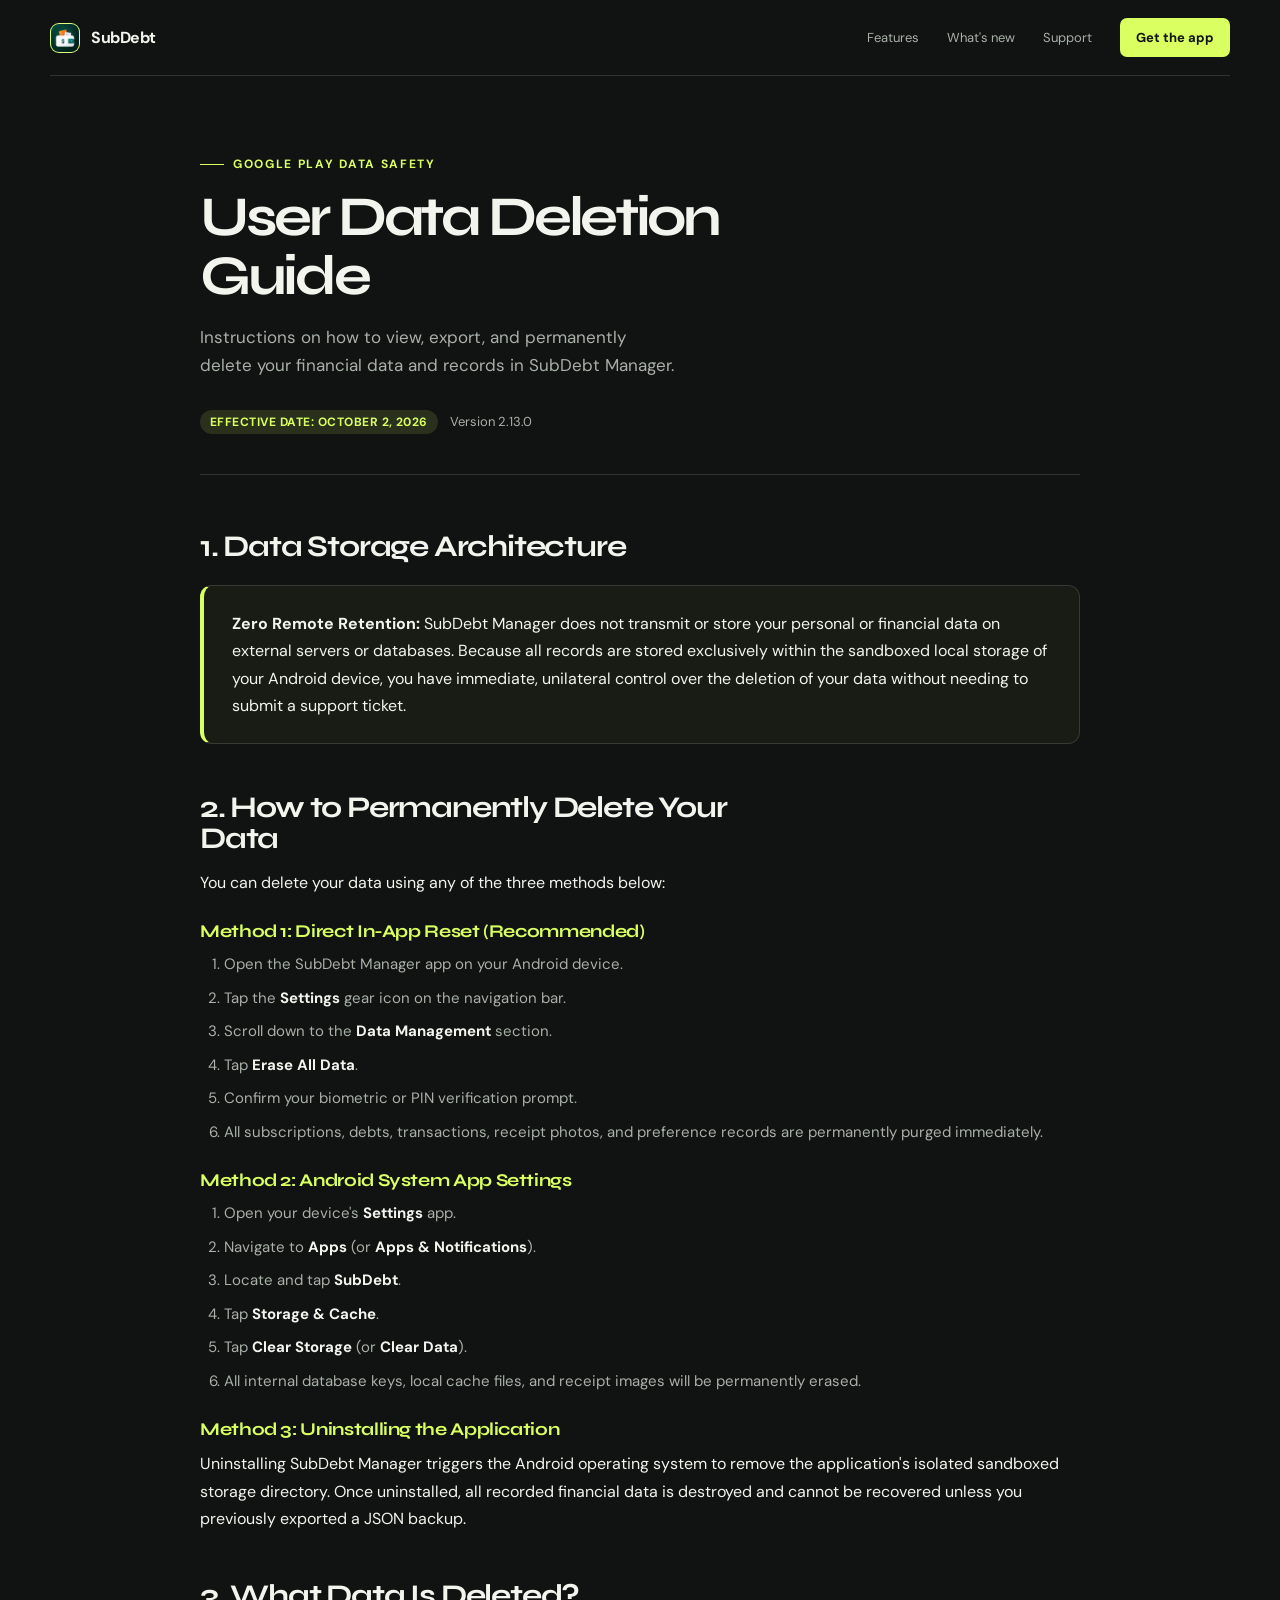
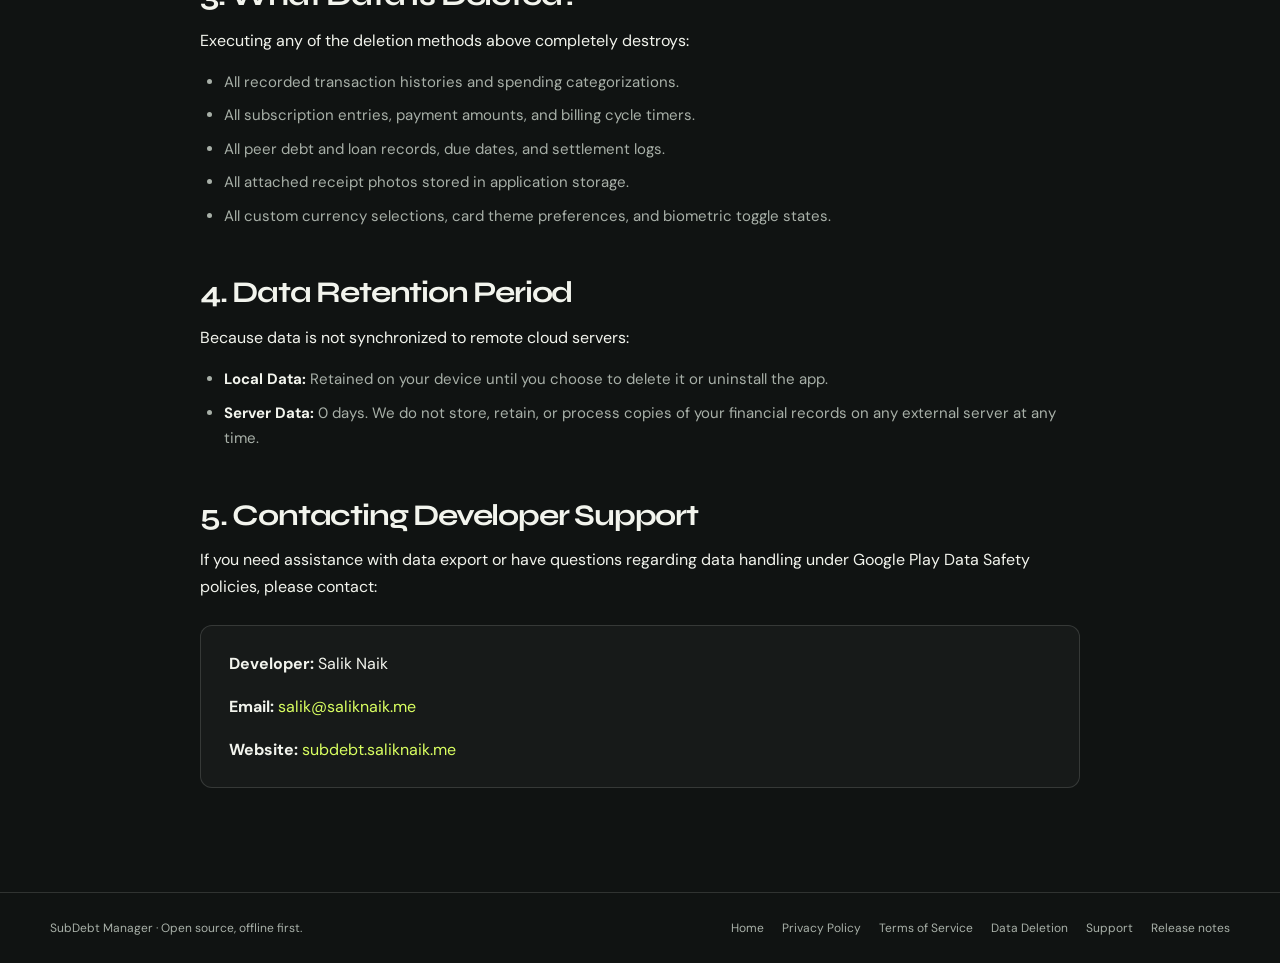
==== data-deletion.html @ 3169b20f "feat: add Google Play compliance pages (privacy, terms, data deletion, support) and update to v2.13." ====
<!doctype html>
<html lang="en">
  <head>
    <meta charset="UTF-8" />
    <meta name="viewport" content="width=device-width, initial-scale=1.0" />
    <meta name="theme-color" content="#101312" />
    <meta
      name="description"
      content="Data Deletion Policy and Instructions for SubDebt Manager. Instructions for deleting local financial records and user data."
    />
    <title>Data Deletion | SubDebt Manager</title>
    <link rel="preconnect" href="https://fonts.googleapis.com" />
    <link rel="preconnect" href="https://fonts.gstatic.com" crossorigin />
    <link
      href="https://fonts.googleapis.com/css2?family=DM+Sans:wght@400;500;600;700&family=Syne:wght@600;700;800&display=swap"
      rel="stylesheet"
    />
    <link rel="icon" type="image/png" href="icon.png" />
    <link rel="stylesheet" href="styles.css" />
  </head>
  <body>
    <header class="shell topbar">
      <a class="brand" href="index.html" aria-label="SubDebt Manager home">
        <span class="brand-mark" aria-hidden="true">
          <img src="icon.png" alt="SubDebt Logo" />
        </span>
        <span>SubDebt</span>
      </a>
      <nav class="nav" aria-label="Main navigation">
        <a href="index.html#features">Features</a>
        <a href="index.html#release">What's new</a>
        <a href="support.html">Support</a>
        <a class="nav-cta" href="index.html#download">Get the app</a>
      </nav>
    </header>

    <main>
      <section class="doc-shell doc-hero">
        <div class="eyebrow"><span></span> Google Play Data Safety</div>
        <h1>User Data Deletion Guide</h1>
        <p class="hero-copy">
          Instructions on how to view, export, and permanently delete your financial data and records in SubDebt Manager.
        </p>
        <div class="doc-meta">
          <span class="doc-badge">Effective Date: October 2, 2026</span>
          <span>Version 2.13.0</span>
        </div>
      </section>

      <article class="doc-shell doc-body">
        <section class="doc-section">
          <h2>1. Data Storage Architecture</h2>
          <div class="doc-card highlight">
            <p>
              <strong>Zero Remote Retention:</strong> SubDebt Manager does not transmit or store your personal or financial data on external servers or databases. Because all records are stored exclusively within the sandboxed local storage of your Android device, you have immediate, unilateral control over the deletion of your data without needing to submit a support ticket.
            </p>
          </div>
        </section>

        <section class="doc-section">
          <h2>2. How to Permanently Delete Your Data</h2>
          <p>
            You can delete your data using any of the three methods below:
          </p>

          <h3>Method 1: Direct In-App Reset (Recommended)</h3>
          <ol>
            <li>Open the SubDebt Manager app on your Android device.</li>
            <li>Tap the <strong>Settings</strong> gear icon on the navigation bar.</li>
            <li>Scroll down to the <strong>Data Management</strong> section.</li>
            <li>Tap <strong>Erase All Data</strong>.</li>
            <li>Confirm your biometric or PIN verification prompt.</li>
            <li>All subscriptions, debts, transactions, receipt photos, and preference records are permanently purged immediately.</li>
          </ol>

          <h3>Method 2: Android System App Settings</h3>
          <ol>
            <li>Open your device's <strong>Settings</strong> app.</li>
            <li>Navigate to <strong>Apps</strong> (or <strong>Apps &amp; Notifications</strong>).</li>
            <li>Locate and tap <strong>SubDebt</strong>.</li>
            <li>Tap <strong>Storage &amp; Cache</strong>.</li>
            <li>Tap <strong>Clear Storage</strong> (or <strong>Clear Data</strong>).</li>
            <li>All internal database keys, local cache files, and receipt images will be permanently erased.</li>
          </ol>

          <h3>Method 3: Uninstalling the Application</h3>
          <p>
            Uninstalling SubDebt Manager triggers the Android operating system to remove the application's isolated sandboxed storage directory. Once uninstalled, all recorded financial data is destroyed and cannot be recovered unless you previously exported a JSON backup.
          </p>
        </section>

        <section class="doc-section">
          <h2>3. What Data Is Deleted?</h2>
          <p>
            Executing any of the deletion methods above completely destroys:
          </p>
          <ul>
            <li>All recorded transaction histories and spending categorizations.</li>
            <li>All subscription entries, payment amounts, and billing cycle timers.</li>
            <li>All peer debt and loan records, due dates, and settlement logs.</li>
            <li>All attached receipt photos stored in application storage.</li>
            <li>All custom currency selections, card theme preferences, and biometric toggle states.</li>
          </ul>
        </section>

        <section class="doc-section">
          <h2>4. Data Retention Period</h2>
          <p>
            Because data is not synchronized to remote cloud servers:
          </p>
          <ul>
            <li><strong>Local Data:</strong> Retained on your device until you choose to delete it or uninstall the app.</li>
            <li><strong>Server Data:</strong> 0 days. We do not store, retain, or process copies of your financial records on any external server at any time.</li>
          </ul>
        </section>

        <section class="doc-section">
          <h2>5. Contacting Developer Support</h2>
          <p>
            If you need assistance with data export or have questions regarding data handling under Google Play Data Safety policies, please contact:
          </p>
          <div class="doc-card">
            <p><strong>Developer:</strong> Salik Naik</p>
            <p><strong>Email:</strong> <a href="mailto:salik@saliknaik.me" style="color: var(--lime);">salik@saliknaik.me</a></p>
            <p><strong>Website:</strong> <a href="https://subdebt.saliknaik.me" style="color: var(--lime);">subdebt.saliknaik.me</a></p>
          </div>
        </section>
      </article>
    </main>

    <footer>
      <div class="shell footer-inner">
        <span>SubDebt Manager · Open source, offline first.</span>
        <div class="footer-nav">
          <a href="index.html">Home</a>
          <a href="privacy.html">Privacy Policy</a>
          <a href="terms.html">Terms of Service</a>
          <a href="data-deletion.html">Data Deletion</a>
          <a href="support.html">Support</a>
          <a href="https://github.com/zer0k7/SubDebt-Manager/releases/tag/v2.13.0" target="_blank" rel="noreferrer">Release notes</a>
        </div>
      </div>
    </footer>
  </body>
</html>
---- styles.css ----
:root {
  --ink: #101312;
  --paper: #f2f4ed;
  --muted: #a8b0a8;
  --line: rgba(242, 244, 237, 0.14);
  --lime: #d9ff61;
  --orange: #ff825c;
}

* {
  box-sizing: border-box;
}

html {
  scroll-behavior: smooth;
}

body {
  margin: 0;
  color: var(--paper);
  background: var(--ink);
  font-family: "DM Sans", sans-serif;
  -webkit-font-smoothing: antialiased;
}

a {
  color: inherit;
  text-decoration: none;
}

button,
a {
  -webkit-tap-highlight-color: transparent;
}

.shell {
  width: min(1180px, calc(100% - 40px));
  margin: 0 auto;
}

.topbar {
  height: 76px;
  display: flex;
  align-items: center;
  justify-content: space-between;
  border-bottom: 1px solid var(--line);
}

.brand {
  display: inline-flex;
  align-items: center;
  gap: 11px;
  font-weight: 700;
  letter-spacing: -0.03em;
}

.brand-mark {
  width: 30px;
  height: 30px;
  display: block;
  overflow: hidden;
  border: 1px solid rgba(242, 244, 237, 0.22);
  background: var(--lime);
  border-radius: 9px;
}

.brand-mark img {
  display: block;
  width: 100%;
  height: 100%;
  object-fit: cover;
}

.nav {
  display: flex;
  align-items: center;
  gap: 28px;
  color: var(--muted);
  font-size: 13px;
}

.nav a:hover {
  color: var(--paper);
}

.nav .nav-cta {
  color: var(--ink);
  background: var(--lime);
  padding: 11px 16px;
  border-radius: 7px;
  font-weight: 700;
  transition:
    color 180ms ease,
    background 180ms ease,
    transform 180ms ease;
}

.nav .nav-cta:hover {
  color: var(--ink);
  background: #b8dc45;
  transform: translateY(-2px);
}

.hero {
  position: relative;
  padding: 92px 0 86px;
  overflow: hidden;
}

.hero::after {
  content: "";
  position: absolute;
  z-index: -1;
  width: 500px;
  height: 500px;
  right: -170px;
  top: 20px;
  border: 1px solid rgba(217, 255, 97, 0.18);
  border-radius: 50%;
  box-shadow:
    0 0 0 70px rgba(217, 255, 97, 0.025),
    0 0 0 140px rgba(217, 255, 97, 0.018);
}

.eyebrow {
  display: flex;
  align-items: center;
  gap: 9px;
  color: var(--lime);
  font-size: 12px;
  font-weight: 700;
  letter-spacing: 0.14em;
  text-transform: uppercase;
}

.eyebrow span {
  width: 24px;
  height: 1px;
  background: var(--lime);
}

.hero-grid {
  display: grid;
  grid-template-columns: minmax(0, 0.9fr) minmax(400px, 1.1fr);
  gap: 70px;
  align-items: center;
}

h1,
h2,
h3 {
  font-family: "Syne", sans-serif;
  letter-spacing: -0.06em;
}

h1 {
  max-width: 620px;
  margin: 20px 0 23px;
  font-size: clamp(48px, 7vw, 88px);
  line-height: 0.96;
}

h1 em {
  color: var(--lime);
  font-style: normal;
}

.hero-copy {
  max-width: 480px;
  color: var(--muted);
  font-size: 17px;
  line-height: 1.65;
}

.actions {
  display: flex;
  flex-wrap: wrap;
  gap: 12px;
  margin-top: 32px;
}

.button {
  display: inline-flex;
  align-items: center;
  justify-content: center;
  gap: 10px;
  min-height: 48px;
  padding: 0 18px;
  border: 1px solid transparent;
  border-radius: 7px;
  font-size: 14px;
  font-weight: 700;
  cursor: pointer;
  transition:
    transform 180ms ease,
    background 180ms ease,
    border-color 180ms ease;
}

.button:hover {
  transform: translateY(-2px);
}

.button svg {
  width: 17px;
  height: 17px;
}

.button-primary {
  color: var(--ink);
  background: var(--lime);
}

.button-primary:hover {
  background: #e5ff8a;
}

.button-secondary {
  color: var(--paper);
  border-color: var(--line);
  background: transparent;
}

.button-secondary:hover {
  border-color: rgba(242, 244, 237, 0.42);
}

.download-note {
  min-height: 20px;
  margin-top: 12px;
  color: var(--muted);
  font-size: 12px;
}

.download-note[data-state="error"] {
  color: var(--orange);
}

.download-note[data-state="ready"] {
  color: var(--lime);
}

.device {
  position: relative;
  width: min(100%, 520px);
  margin-left: auto;
  padding: 10px;
  border: 1px solid rgba(242, 244, 237, 0.22);
  border-radius: 18px;
  background: #202622;
  box-shadow:
    18px 22px 0 rgba(0, 0, 0, 0.2),
    0 28px 80px rgba(0, 0, 0, 0.3);
  transform: rotate(2deg);
}

.device-screen {
  overflow: hidden;
  min-height: 390px;
  padding: 19px;
  border-radius: 11px;
  background: #f4f6ee;
  color: #17201b;
}

.screen-top {
  display: flex;
  justify-content: space-between;
  color: #69736c;
  font-size: 10px;
  font-weight: 700;
}

.screen-title {
  margin: 24px 0 14px;
  font-family: Syne, sans-serif;
  font-size: 25px;
  font-weight: 800;
  letter-spacing: -0.06em;
}

.money-card {
  padding: 17px;
  border-radius: 10px;
  color: #f5f7ef;
  background: #18201b;
}

.money-card small {
  color: #a8b0a8;
  font-size: 10px;
}

.money {
  display: block;
  margin: 4px 0 16px;
  font-family: Syne, sans-serif;
  font-size: 31px;
  letter-spacing: -0.06em;
}

.money-meta {
  display: flex;
  justify-content: space-between;
  color: var(--lime);
  font-size: 10px;
  font-weight: 700;
}

.screen-label {
  display: flex;
  justify-content: space-between;
  margin: 22px 0 9px;
  font-size: 11px;
  font-weight: 800;
}

.screen-label span {
  color: #879089;
  font-weight: 500;
}

.screen-list {
  display: grid;
  gap: 7px;
}

.screen-row {
  display: flex;
  align-items: center;
  justify-content: space-between;
  padding: 11px;
  border: 1px solid #e3e7de;
  border-radius: 8px;
  background: #fff;
  font-size: 11px;
  font-weight: 700;
}

.screen-row small {
  display: block;
  margin-top: 3px;
  color: #8d968f;
  font-size: 9px;
  font-weight: 500;
}

.screen-row strong {
  font-size: 11px;
}

.dot {
  display: inline-block;
  width: 7px;
  height: 7px;
  margin-right: 7px;
  border-radius: 50%;
  background: var(--orange);
}

.dot.green {
  background: #62b98d;
}

.strip {
  border-top: 1px solid var(--line);
  border-bottom: 1px solid var(--line);
}

.strip-inner {
  display: grid;
  grid-template-columns: repeat(3, 1fr);
}

.stat {
  padding: 24px 0;
  border-right: 1px solid var(--line);
}

.stat:not(:first-child) {
  padding-left: 34px;
}

.stat:last-child {
  border-right: 0;
}

.stat strong {
  display: block;
  color: var(--lime);
  font-family: Syne, sans-serif;
  font-size: 25px;
  letter-spacing: -0.06em;
}

.stat span {
  display: block;
  margin-top: 5px;
  color: var(--muted);
  font-size: 12px;
}

.section {
  padding: 110px 0;
}

.section-heading {
  display: flex;
  justify-content: space-between;
  align-items: end;
  gap: 30px;
  margin-bottom: 38px;
}

h2 {
  max-width: 590px;
  margin: 0;
  font-size: clamp(35px, 5vw, 58px);
  line-height: 1.02;
}

.section-intro {
  max-width: 290px;
  margin: 0;
  color: var(--muted);
  font-size: 14px;
  line-height: 1.6;
}

.feature-grid {
  display: grid;
  grid-template-columns: repeat(3, 1fr);
  gap: 1px;
  border: 1px solid var(--line);
  background: var(--line);
}

.feature {
  min-height: 250px;
  padding: 28px;
  background: var(--ink);
}

.feature-icon {
  display: grid;
  place-items: center;
  width: 40px;
  height: 40px;
  margin-bottom: 46px;
  color: var(--ink);
  border-radius: 8px;
  background: var(--lime);
}

.feature-icon svg {
  width: 20px;
  height: 20px;
}

.feature h3 {
  margin: 0 0 9px;
  font-size: 21px;
  letter-spacing: -0.04em;
}

.feature p {
  max-width: 260px;
  margin: 0;
  color: var(--muted);
  font-size: 13px;
  line-height: 1.6;
}

.privacy {
  display: grid;
  grid-template-columns: 0.8fr 1.2fr;
  gap: 80px;
  align-items: center;
  padding: 58px;
  background: var(--lime);
  color: var(--ink);
}

.privacy h2 {
  font-size: clamp(32px, 4vw, 49px);
}

.privacy-copy {
  margin: 0;
  color: #42502d;
  line-height: 1.7;
}

.privacy-list {
  display: grid;
  grid-template-columns: 1fr 1fr;
  gap: 19px 28px;
  padding: 0;
  margin: 0;
  list-style: none;
}

.privacy-list li {
  display: flex;
  gap: 10px;
  align-items: flex-start;
  font-size: 13px;
  font-weight: 700;
}

.privacy-list svg {
  flex: 0 0 auto;
  width: 16px;
  height: 16px;
  margin-top: 1px;
}

.release {
  display: grid;
  grid-template-columns: 0.65fr 1.35fr;
  gap: 70px;
}

.release-meta {
  color: var(--muted);
  font-size: 13px;
  line-height: 1.7;
}

.release-meta strong {
  display: block;
  margin-bottom: 8px;
  color: var(--paper);
  font-family: Syne, sans-serif;
  font-size: 23px;
}

.release-list {
  padding: 0;
  margin: 0;
  list-style: none;
  border-top: 1px solid var(--line);
}

.release-list li {
  display: flex;
  gap: 17px;
  padding: 18px 0;
  border-bottom: 1px solid var(--line);
  color: var(--muted);
  font-size: 14px;
  line-height: 1.5;
}

.release-list b {
  flex: 0 0 25px;
  color: var(--lime);
  font-family: Syne, sans-serif;
}

footer {
  padding: 27px 0;
  border-top: 1px solid var(--line);
  color: var(--muted);
  font-size: 12px;
}

.footer-inner {
  display: flex;
  align-items: center;
  justify-content: space-between;
  gap: 20px;
}

.footer-links {
  display: flex;
  gap: 20px;
}

.footer-links a:hover {
  color: var(--paper);
}

@media (max-width: 820px) {
  .hero-grid,
  .release {
    grid-template-columns: 1fr;
    gap: 55px;
  }

  .device {
    margin: 0 auto;
    transform: rotate(1deg);
  }

  .feature-grid {
    grid-template-columns: 1fr;
  }

  .feature {
    min-height: 0;
  }

  .feature-icon {
    margin-bottom: 26px;
  }

  .privacy {
    grid-template-columns: 1fr;
    gap: 28px;
    padding: 34px 28px;
  }
}

@media (max-width: 560px) {
  .shell {
    width: min(100% - 28px, 1180px);
  }

  .topbar {
    height: 68px;
  }

  .nav a:not(.nav-cta) {
    display: none;
  }

  .nav {
    gap: 10px;
  }

  .nav-cta {
    padding: 10px 12px !important;
  }

  .hero {
    padding: 62px 0 60px;
  }

  h1 {
    font-size: clamp(45px, 14vw, 70px);
  }

  .hero-copy {
    font-size: 15px;
  }

  .actions .button {
    width: 100%;
  }

  .device-screen {
    min-height: 350px;
    padding: 15px;
  }

  .strip-inner {
    grid-template-columns: 1fr;
  }

  .stat,
  .stat:not(:first-child) {
    padding: 17px 0;
    border-right: 0;
    border-bottom: 1px solid var(--line);
  }

  .stat:last-child {
    border-bottom: 0;
  }

  .section {
    padding: 76px 0;
  }

  .section-heading {
    display: block;
  }

  .section-intro {
    margin-top: 18px;
  }

  .privacy-list {
    grid-template-columns: 1fr;
  }

  .footer-inner {
    align-items: flex-start;
    flex-direction: column;
  }
}

/* Legal & Policy Documentation Styles */
.doc-shell {
  width: min(880px, calc(100% - 40px));
  margin: 0 auto;
}

.doc-hero {
  padding: 80px 0 40px;
  border-bottom: 1px solid var(--line);
}

.doc-hero h1 {
  margin: 16px 0 14px;
  font-size: clamp(36px, 5.5vw, 56px);
  line-height: 1.05;
}

.doc-meta {
  display: inline-flex;
  align-items: center;
  gap: 12px;
  margin-top: 14px;
  font-size: 13px;
  color: var(--muted);
}

.doc-badge {
  display: inline-block;
  padding: 4px 10px;
  border-radius: 999px;
  background: rgba(217, 255, 97, 0.12);
  color: var(--lime);
  font-size: 12px;
  font-weight: 700;
  letter-spacing: 0.04em;
  text-transform: uppercase;
}

.doc-body {
  padding: 56px 0 80px;
}

.doc-section {
  margin-bottom: 48px;
}

.doc-section:last-child {
  margin-bottom: 0;
}

.doc-section h2 {
  font-size: clamp(22px, 3.2vw, 30px);
  color: var(--paper);
  margin: 0 0 16px;
  letter-spacing: -0.04em;
}

.doc-section h3 {
  font-size: 18px;
  color: var(--lime);
  margin: 24px 0 10px;
  letter-spacing: -0.02em;
}

.doc-section p {
  color: var(--paper);
  font-size: 16px;
  line-height: 1.7;
  margin: 0 0 16px;
}

.doc-section p.subdued {
  color: var(--muted);
  font-size: 15px;
}

.doc-section ul,
.doc-section ol {
  color: var(--muted);
  font-size: 15px;
  line-height: 1.7;
  padding-left: 24px;
  margin: 0 0 20px;
}

.doc-section li {
  margin-bottom: 8px;
}

.doc-section strong {
  color: var(--paper);
}

.doc-card {
  padding: 24px 28px;
  background: rgba(242, 244, 237, 0.03);
  border: 1px solid var(--line);
  border-radius: 12px;
  margin: 24px 0;
}

.doc-card.highlight {
  border-left: 4px solid var(--lime);
  background: rgba(217, 255, 97, 0.04);
}

.doc-card p:last-child {
  margin-bottom: 0;
}

.table-responsive {
  width: 100%;
  overflow-x: auto;
  margin: 24px 0;
  border: 1px solid var(--line);
  border-radius: 10px;
  background: rgba(242, 244, 237, 0.02);
}

.doc-table {
  width: 100%;
  border-collapse: collapse;
  text-align: left;
  font-size: 14px;
}

.doc-table th {
  padding: 14px 18px;
  font-family: "Syne", sans-serif;
  font-size: 13px;
  text-transform: uppercase;
  letter-spacing: 0.05em;
  color: var(--lime);
  background: rgba(217, 255, 97, 0.06);
  border-bottom: 1px solid var(--line);
}

.doc-table td {
  padding: 14px 18px;
  border-bottom: 1px solid rgba(242, 244, 237, 0.07);
  color: var(--muted);
  vertical-align: top;
}

.doc-table tr:last-child td {
  border-bottom: 0;
}

.doc-table td strong {
  color: var(--paper);
}

.faq-card {
  padding: 22px 24px;
  border: 1px solid var(--line);
  border-radius: 10px;
  background: rgba(242, 244, 237, 0.025);
  margin-bottom: 16px;
  transition: border-color 180ms ease, background 180ms ease;
}

.faq-card:hover {
  border-color: rgba(217, 255, 97, 0.35);
  background: rgba(217, 255, 97, 0.03);
}

.faq-question {
  display: flex;
  align-items: center;
  justify-content: space-between;
  font-family: "Syne", sans-serif;
  font-size: 17px;
  font-weight: 700;
  color: var(--paper);
  margin-bottom: 10px;
  letter-spacing: -0.02em;
}

.faq-answer {
  color: var(--muted);
  font-size: 15px;
  line-height: 1.65;
  margin: 0;
}

.footer-nav {
  display: flex;
  flex-wrap: wrap;
  gap: 18px;
}

.footer-nav a {
  color: var(--muted);
  transition: color 150ms ease;
}

.footer-nav a:hover {
  color: var(--paper);
}

@media (max-width: 560px) {
  .doc-shell {
    width: min(100% - 28px, 880px);
  }
  .doc-hero {
    padding: 50px 0 30px;
  }
  .doc-body {
    padding: 36px 0 60px;
  }
  .doc-card {
    padding: 18px 20px;
  }
  .doc-table th,
  .doc-table td {
    padding: 10px 12px;
    font-size: 13px;
  }
  .footer-nav {
    gap: 12px;
    flex-direction: column;
  }
}
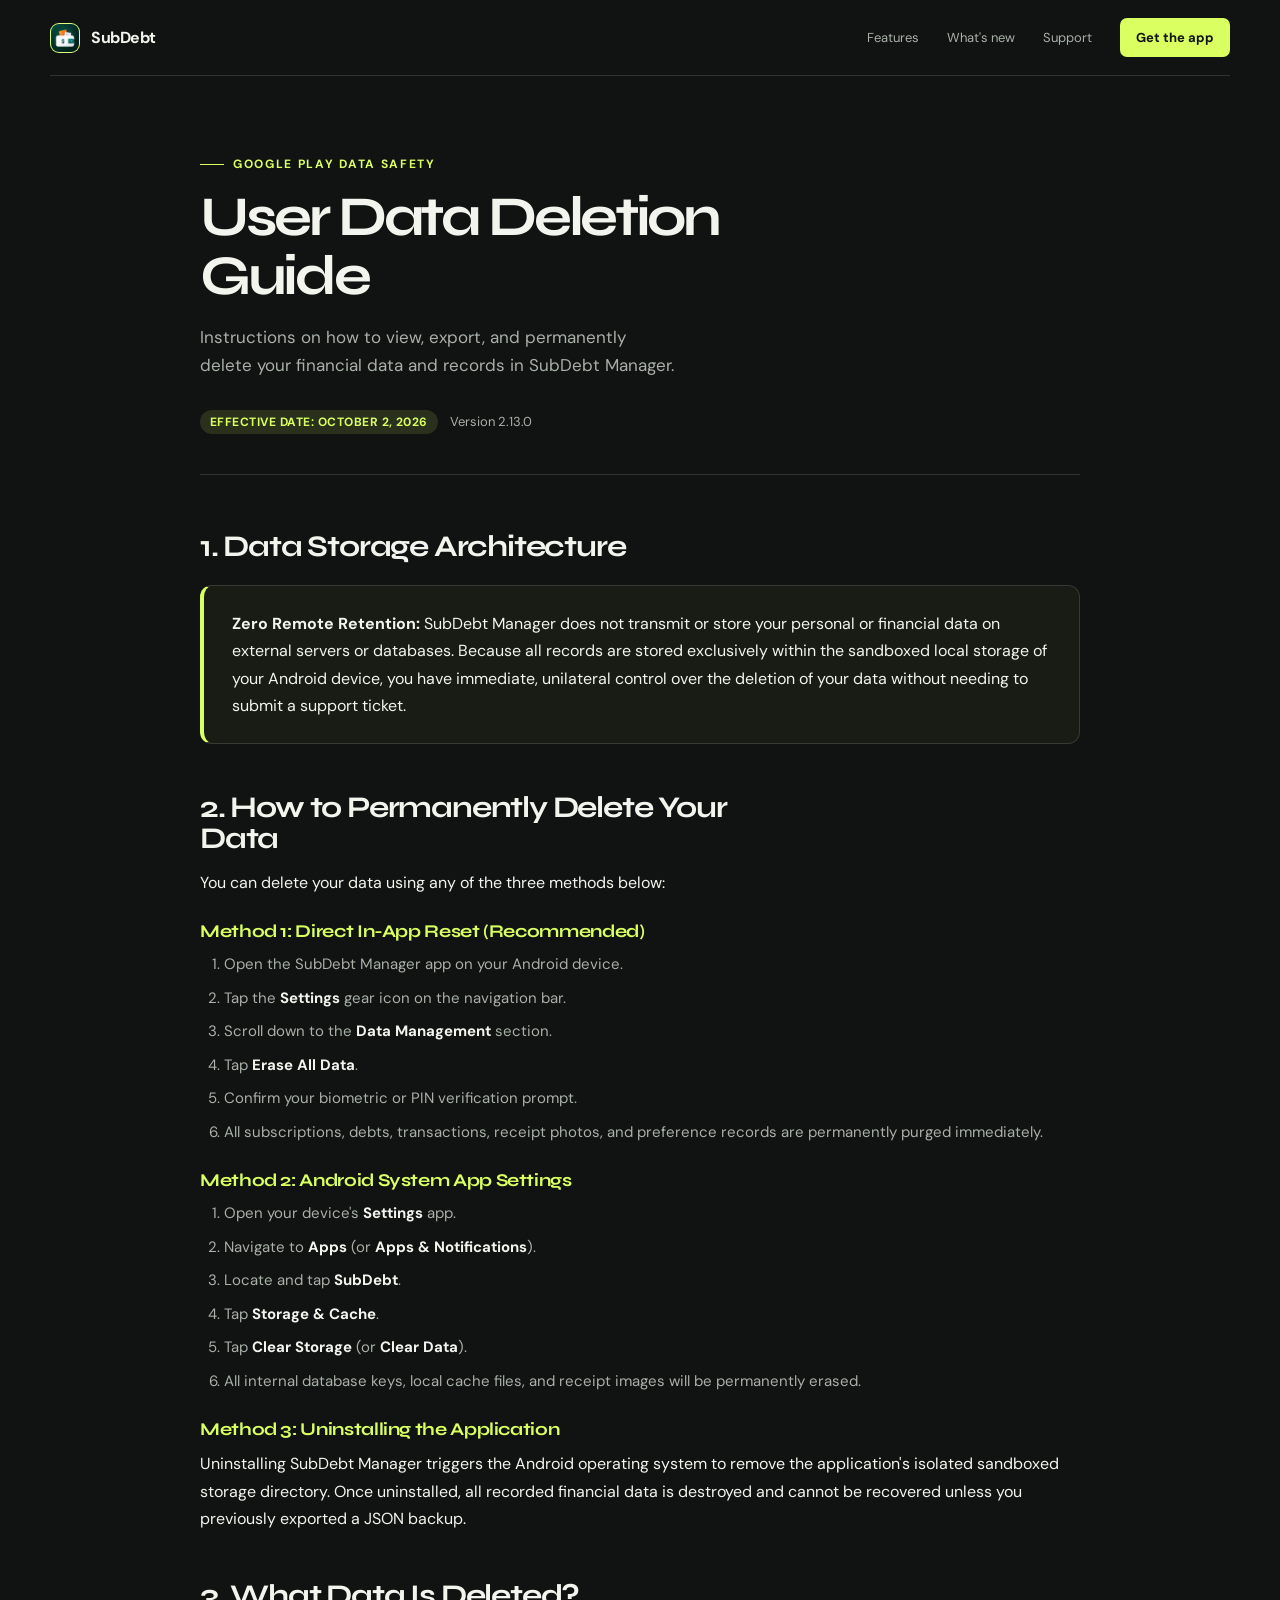
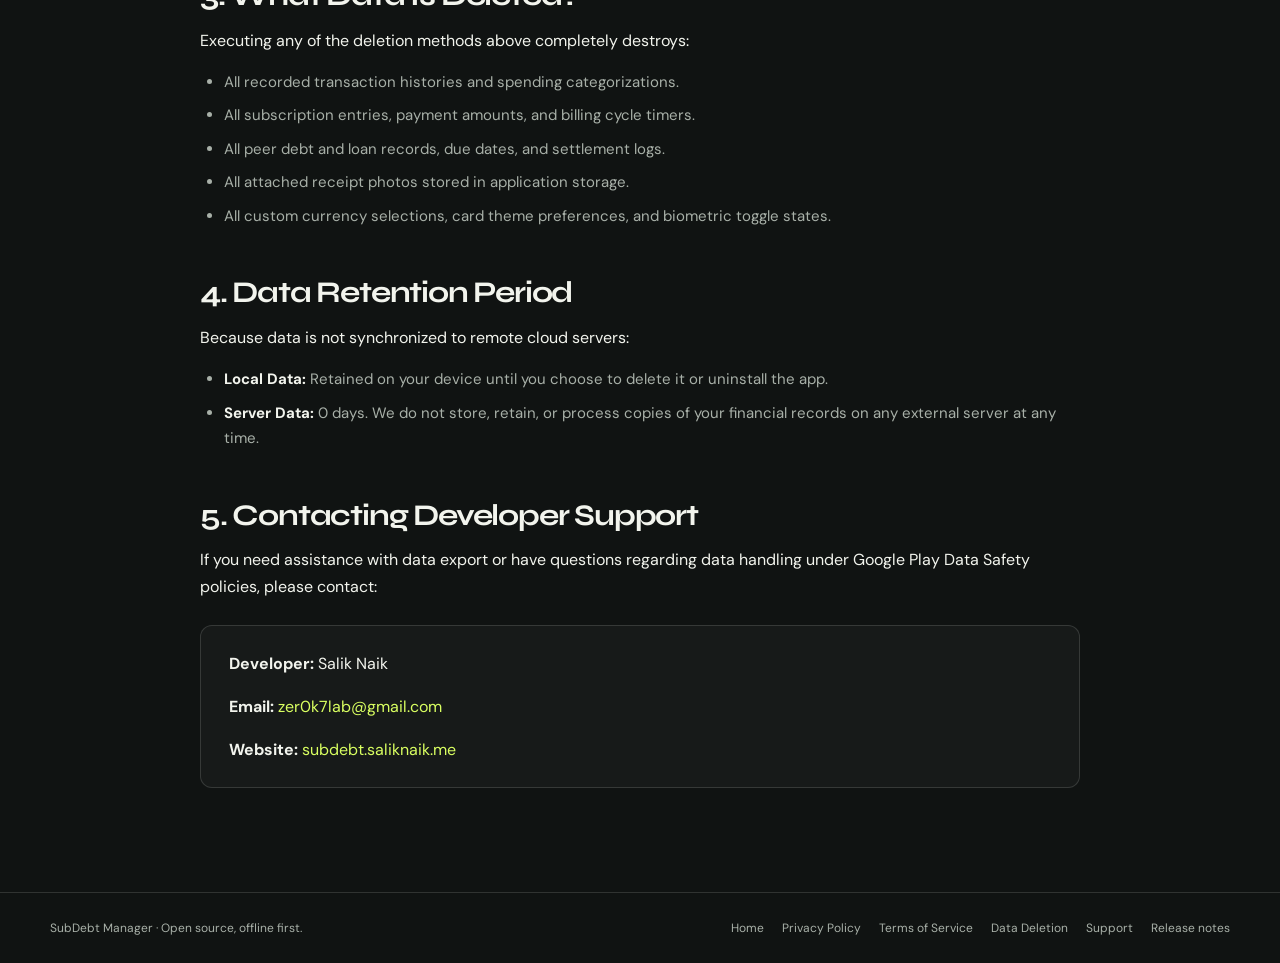
==== commit 6c13ca72: "chore: update contact email to zer0k7lab@gmail.com" ====
--- a/data-deletion.html
+++ b/data-deletion.html
@@ -121,7 +121,7 @@
           </p>
           <div class="doc-card">
             <p><strong>Developer:</strong> Salik Naik</p>
-            <p><strong>Email:</strong> <a href="mailto:salik@saliknaik.me" style="color: var(--lime);">salik@saliknaik.me</a></p>
+            <p><strong>Email:</strong> <a href="mailto:zer0k7lab@gmail.com" style="color: var(--lime);">zer0k7lab@gmail.com</a></p>
             <p><strong>Website:</strong> <a href="https://subdebt.saliknaik.me" style="color: var(--lime);">subdebt.saliknaik.me</a></p>
           </div>
         </section>
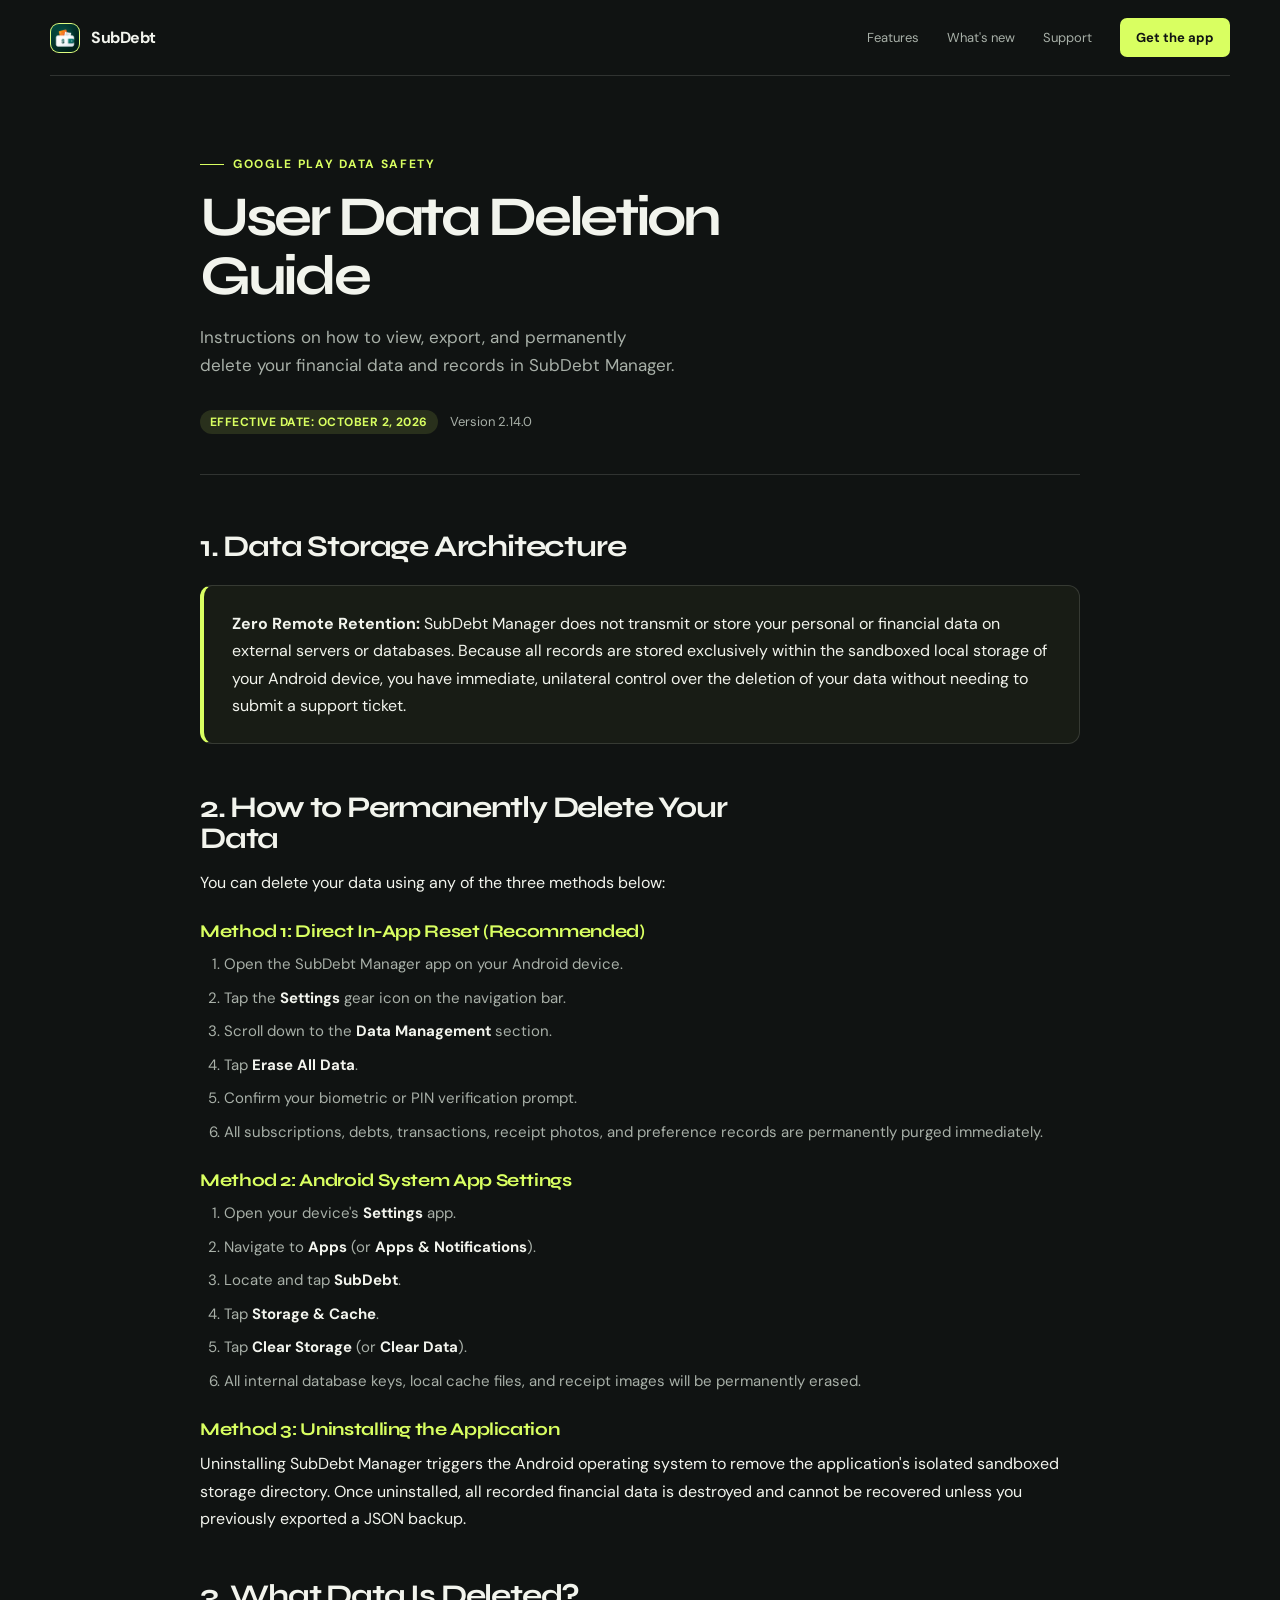
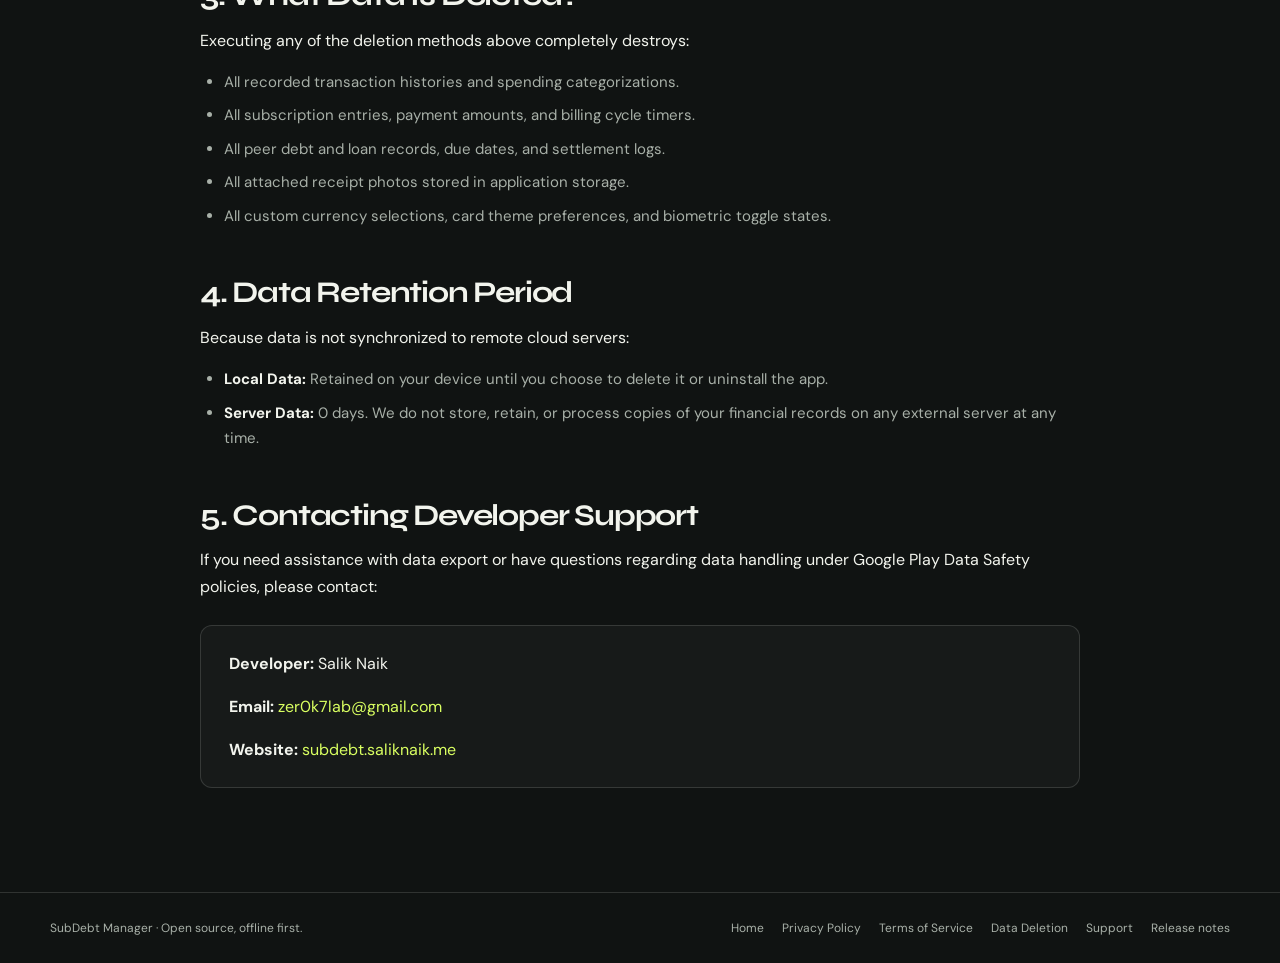
==== commit 0765360d: "Update site release assets and links to v2.14.0" ====
--- a/data-deletion.html
+++ b/data-deletion.html
@@ -43,7 +43,7 @@
         </p>
         <div class="doc-meta">
           <span class="doc-badge">Effective Date: October 2, 2026</span>
-          <span>Version 2.13.0</span>
+          <span>Version 2.14.0</span>
         </div>
       </section>
 
@@ -137,7 +137,7 @@
           <a href="terms.html">Terms of Service</a>
           <a href="data-deletion.html">Data Deletion</a>
           <a href="support.html">Support</a>
-          <a href="https://github.com/zer0k7/SubDebt-Manager/releases/tag/v2.13.0" target="_blank" rel="noreferrer">Release notes</a>
+          <a href="https://github.com/zer0k7/SubDebt-Manager/releases/tag/v2.14.0" target="_blank" rel="noreferrer">Release notes</a>
         </div>
       </div>
     </footer>
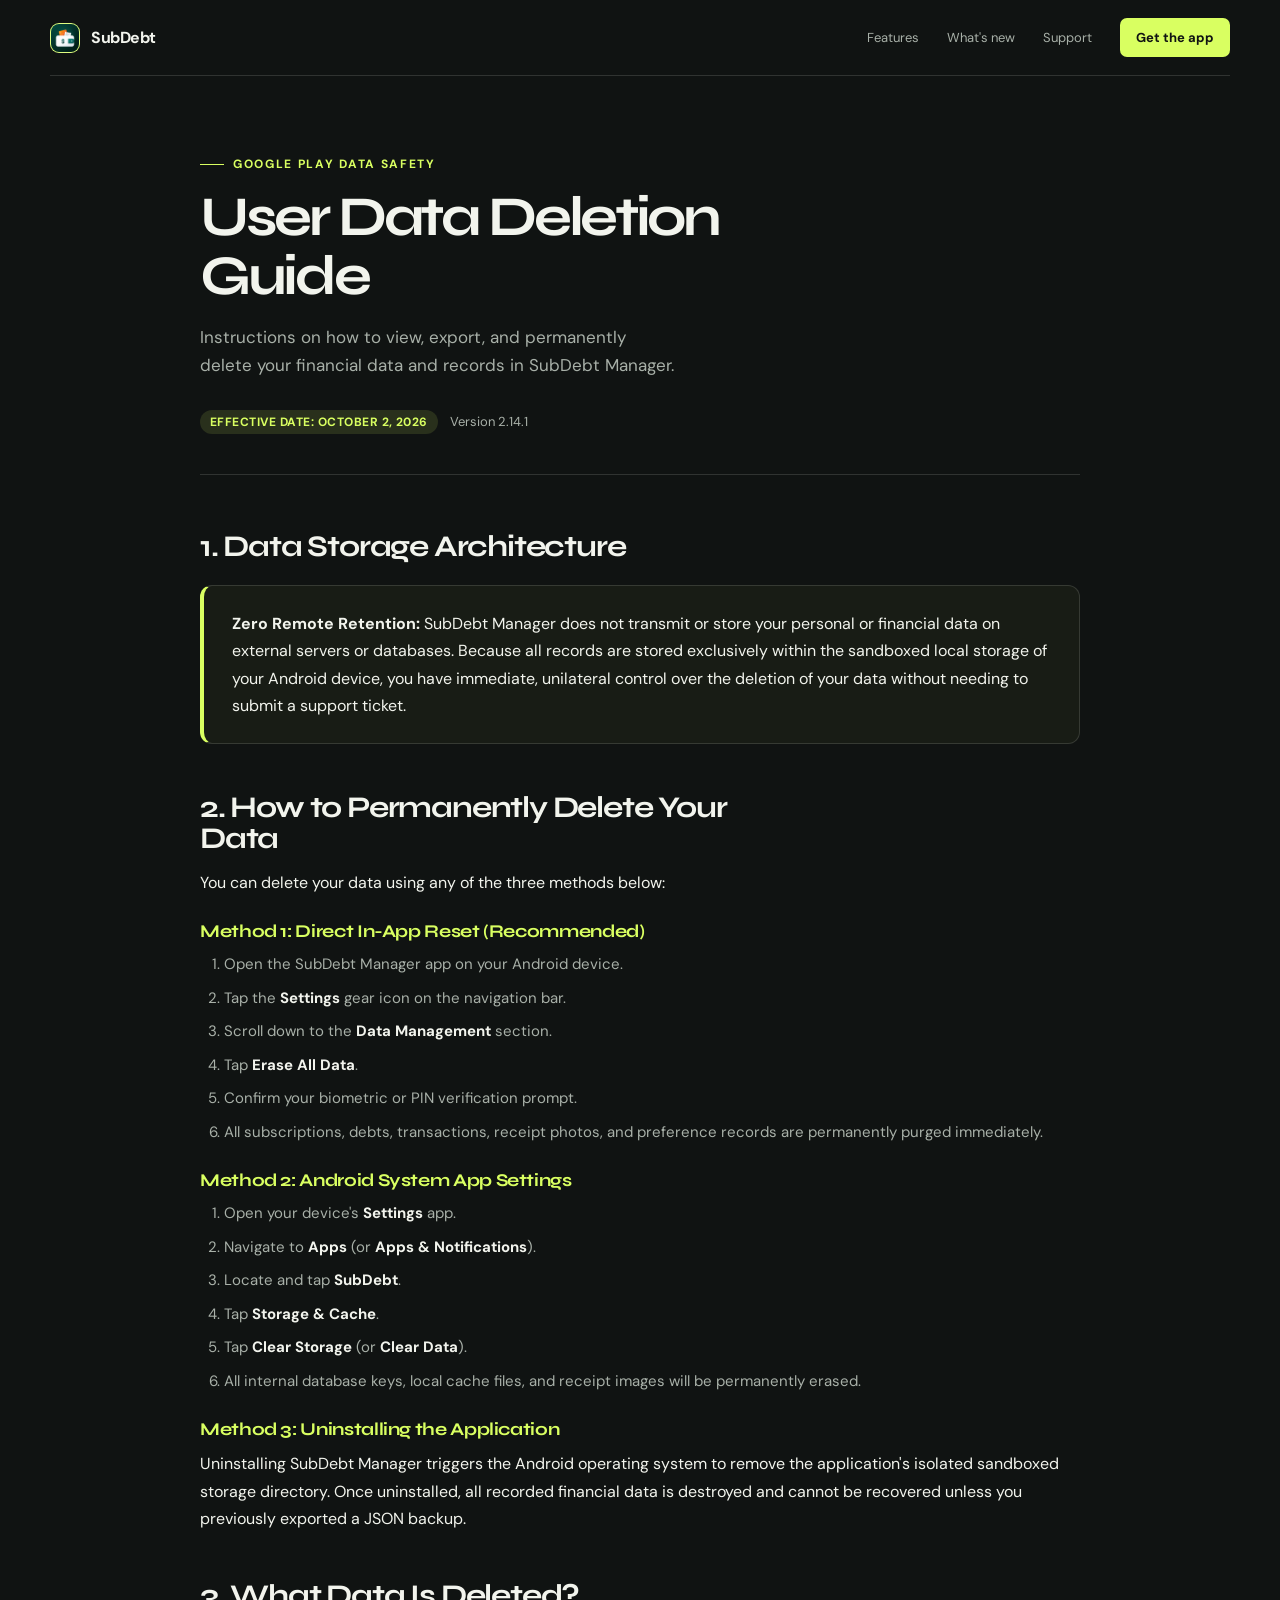
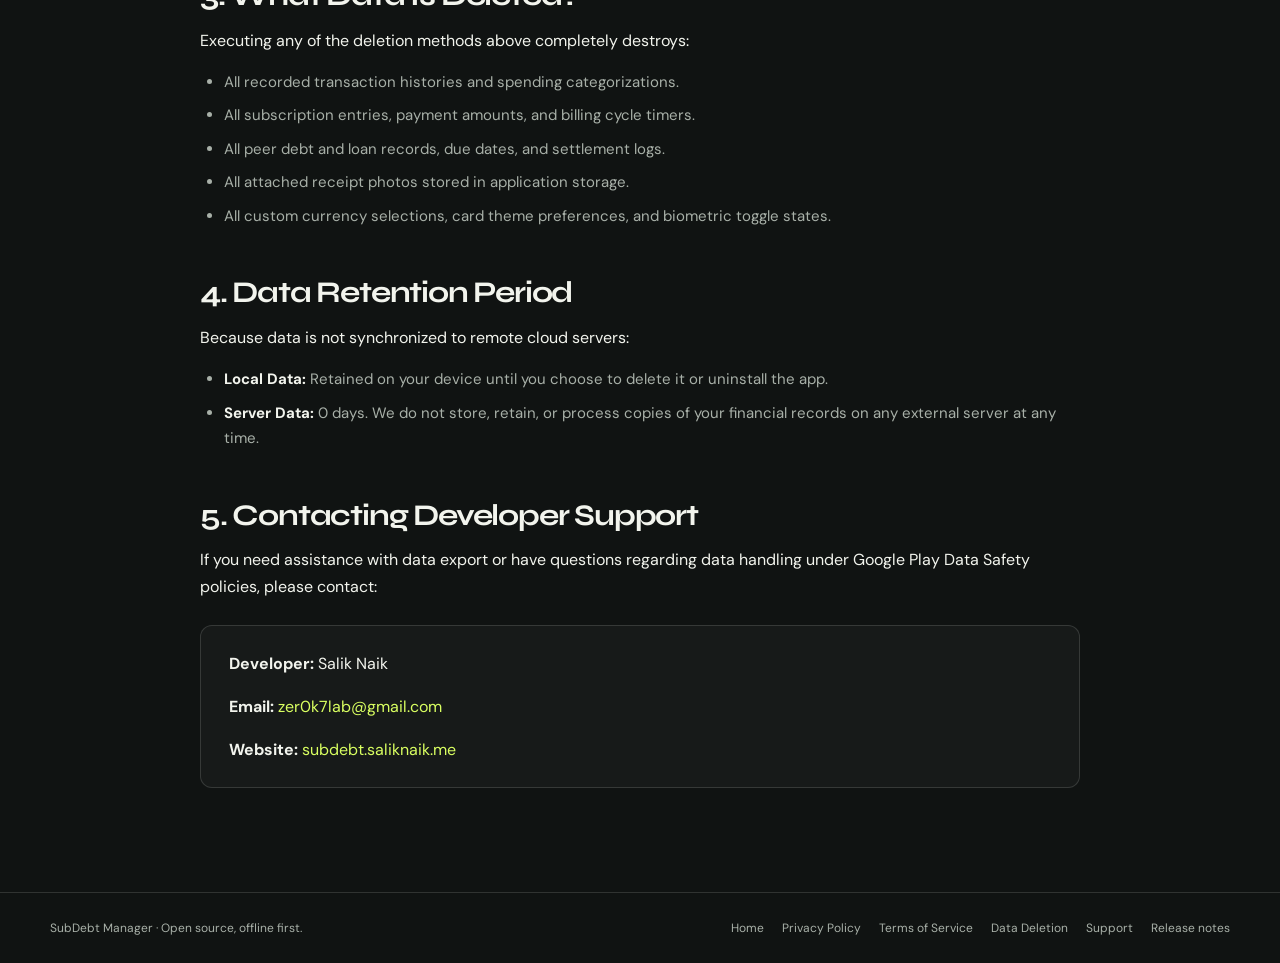
==== commit 09cf2c57: "Update site release assets and links to v2.14.1" ====
--- a/data-deletion.html
+++ b/data-deletion.html
@@ -43,7 +43,7 @@
         </p>
         <div class="doc-meta">
           <span class="doc-badge">Effective Date: October 2, 2026</span>
-          <span>Version 2.14.0</span>
+          <span>Version 2.14.1</span>
         </div>
       </section>
 
@@ -137,7 +137,7 @@
           <a href="terms.html">Terms of Service</a>
           <a href="data-deletion.html">Data Deletion</a>
           <a href="support.html">Support</a>
-          <a href="https://github.com/zer0k7/SubDebt-Manager/releases/tag/v2.14.0" target="_blank" rel="noreferrer">Release notes</a>
+          <a href="https://github.com/zer0k7/SubDebt-Manager/releases/tag/v2.14.1" target="_blank" rel="noreferrer">Release notes</a>
         </div>
       </div>
     </footer>
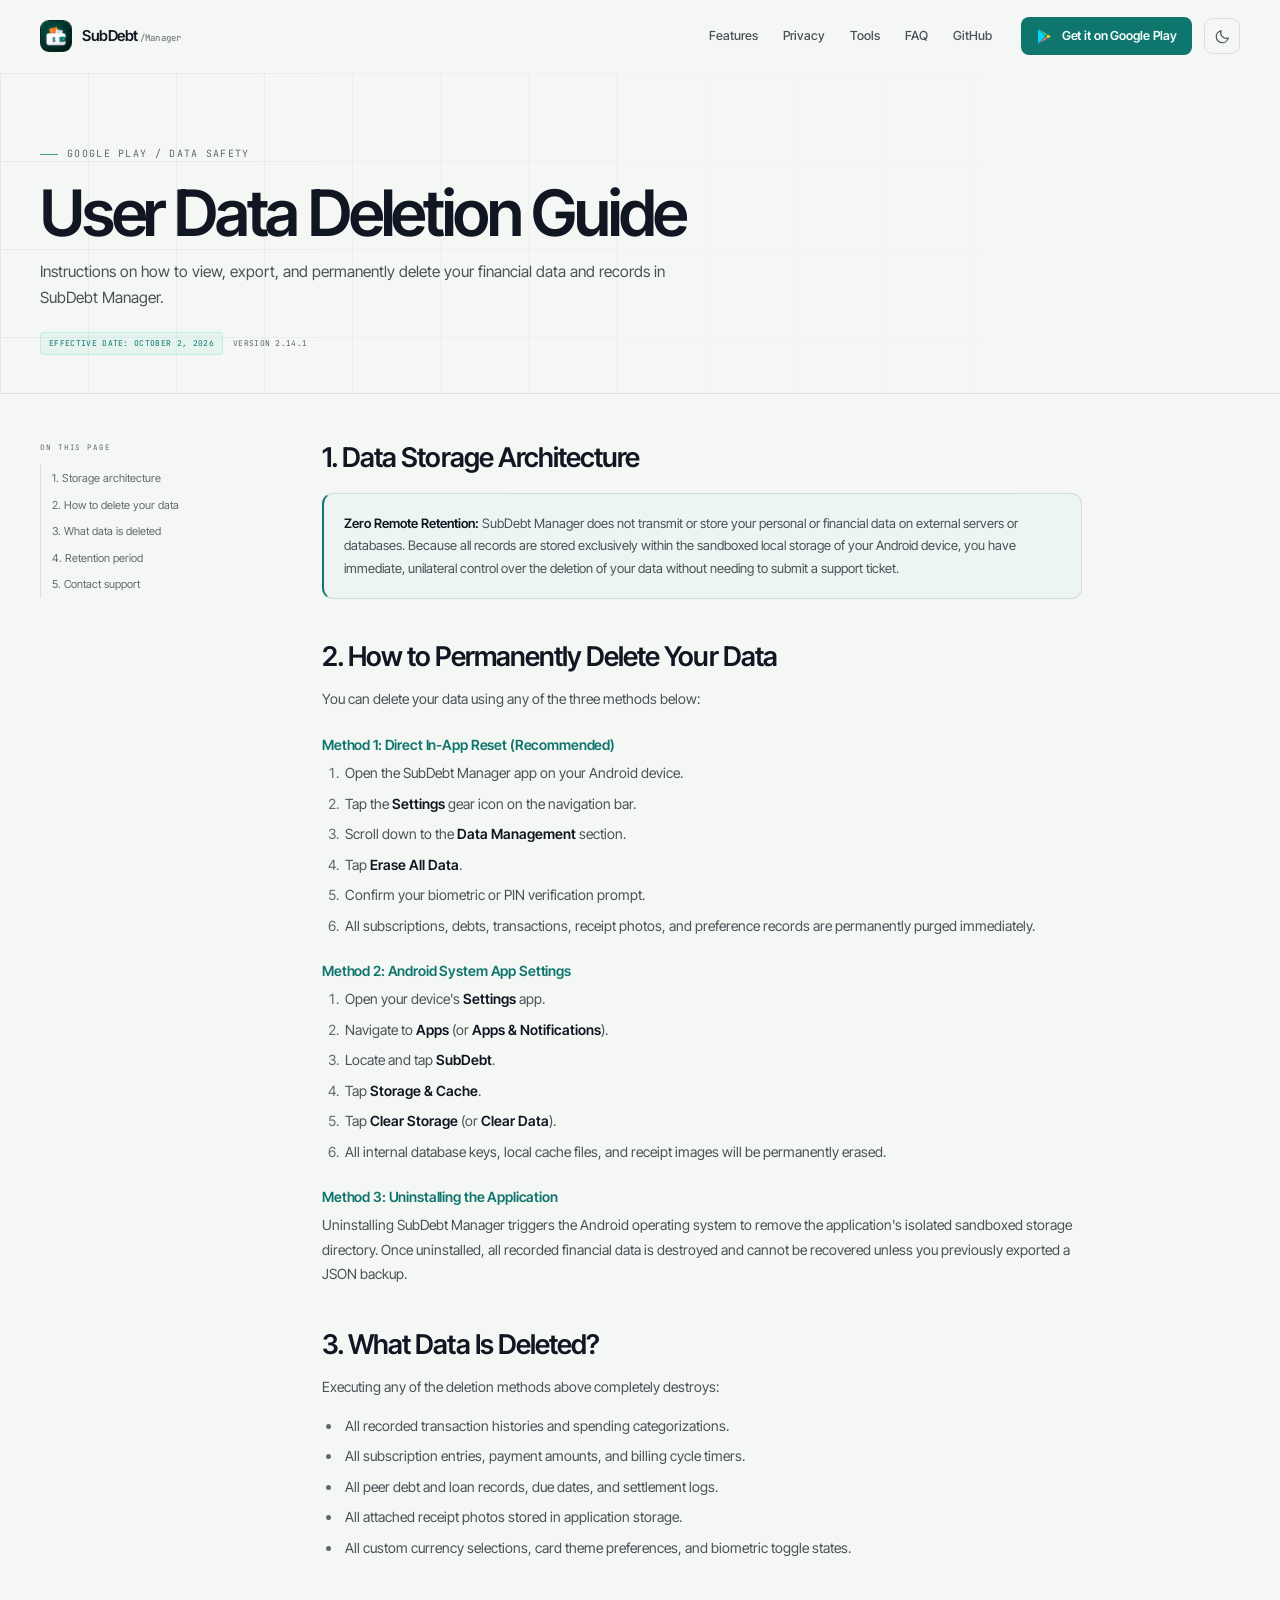
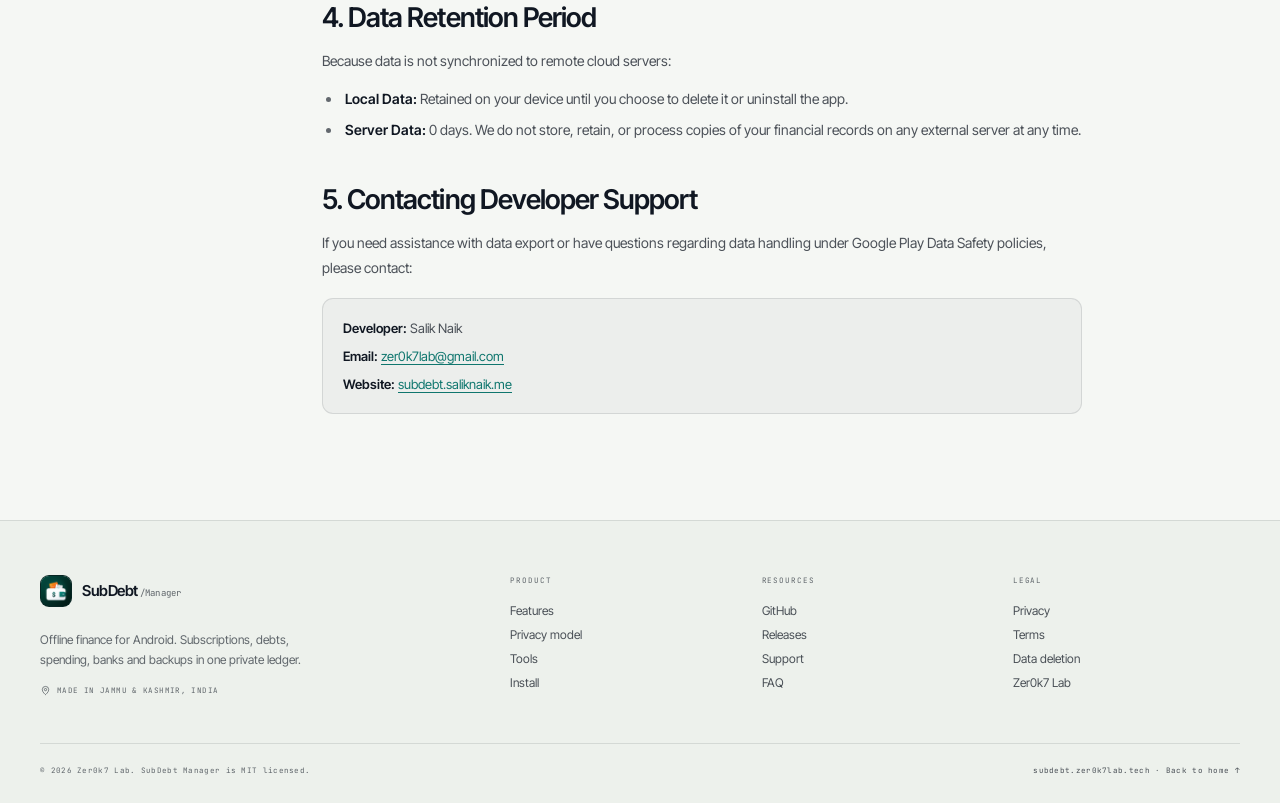
==== commit dffccc4e: "Rebuild site with new legal pages, SEO assets and v2.18.0" ====
--- a/data-deletion.html
+++ b/data-deletion.html
@@ -3,143 +3,301 @@
   <head>
     <meta charset="UTF-8" />
     <meta name="viewport" content="width=device-width, initial-scale=1.0" />
-    <meta name="theme-color" content="#101312" />
+    <meta name="color-scheme" content="dark light" />
+    <meta name="theme-color" content="#090D16" />
+
+    <title>Data Deletion | SubDebt Manager</title>
     <meta
       name="description"
-      content="Data Deletion Policy and Instructions for SubDebt Manager. Instructions for deleting local financial records and user data."
-    />
-    <title>Data Deletion | SubDebt Manager</title>
-    <link rel="preconnect" href="https://fonts.googleapis.com" />
-    <link rel="preconnect" href="https://fonts.gstatic.com" crossorigin />
+      content="Data Deletion Policy and instructions for SubDebt Manager. How to erase local financial records, receipts and preferences on Android."
+    />
+    <link rel="canonical" href="https://subdebt.zer0k7lab.tech/data-deletion.html" />
+
+    <meta property="og:type" content="website" />
+    <meta property="og:site_name" content="SubDebt Manager" />
+    <meta property="og:title" content="Data Deletion — SubDebt Manager" />
+    <meta
+      property="og:description"
+      content="How to permanently delete local financial records, receipts and preferences in SubDebt Manager."
+    />
+    <meta property="og:url" content="https://subdebt.zer0k7lab.tech/data-deletion.html" />
+    <meta property="og:image" content="https://subdebt.zer0k7lab.tech/assets/img/og.png" />
+    <meta property="og:image:width" content="1200" />
+    <meta property="og:image:height" content="630" />
+    <meta name="twitter:card" content="summary_large_image" />
+    <meta name="twitter:title" content="Data Deletion — SubDebt Manager" />
+    <meta
+      name="twitter:description"
+      content="How to permanently delete local financial records, receipts and preferences in SubDebt Manager."
+    />
+    <meta name="twitter:image" content="https://subdebt.zer0k7lab.tech/assets/img/og.png" />
+
     <link
-      href="https://fonts.googleapis.com/css2?family=DM+Sans:wght@400;500;600;700&family=Syne:wght@600;700;800&display=swap"
-      rel="stylesheet"
-    />
-    <link rel="icon" type="image/png" href="icon.png" />
+      rel="preload"
+      href="assets/fonts/inter-tight-latin.woff2"
+      as="font"
+      type="font/woff2"
+      crossorigin
+    />
+    <link
+      rel="preload"
+      href="assets/fonts/jetbrains-mono-latin.woff2"
+      as="font"
+      type="font/woff2"
+      crossorigin
+    />
+    <link rel="icon" type="image/png" href="assets/img/favicon-64.png" sizes="64x64" />
+    <link rel="apple-touch-icon" href="assets/img/apple-touch-icon.png" />
+    <link rel="manifest" href="site.webmanifest" />
     <link rel="stylesheet" href="styles.css" />
+
+    <script>
+      (function () {
+        var root = document.documentElement;
+        root.classList.add("js");
+        try {
+          var saved = localStorage.getItem("subdebt-theme");
+          var theme =
+            saved === "light" || saved === "dark"
+              ? saved
+              : window.matchMedia("(prefers-color-scheme: light)").matches
+                ? "light"
+                : "dark";
+          root.dataset.theme = theme;
+        } catch (error) {}
+      })();
+    </script>
   </head>
+
   <body>
-    <header class="shell topbar">
-      <a class="brand" href="index.html" aria-label="SubDebt Manager home">
-        <span class="brand-mark" aria-hidden="true">
-          <img src="icon.png" alt="SubDebt Logo" />
-        </span>
-        <span>SubDebt</span>
-      </a>
-      <nav class="nav" aria-label="Main navigation">
-        <a href="index.html#features">Features</a>
-        <a href="index.html#release">What's new</a>
-        <a href="support.html">Support</a>
-        <a class="nav-cta" href="index.html#download">Get the app</a>
-      </nav>
+    <a class="skip-link" href="#main">Skip to content</a>
+
+    <header class="site-header" data-site-header>
+      <div class="container header-inner">
+        <a class="brand" href="index.html" aria-label="SubDebt Manager home">
+          <span class="brand-mark" aria-hidden="true">
+            <img src="assets/img/mark-128.png" width="128" height="128" alt="" />
+          </span>
+          <span class="brand-name">SubDebt<span class="brand-suffix">/Manager</span></span>
+        </a>
+
+        <div class="header-actions">
+          <nav class="site-nav" id="site-nav" aria-label="Primary">
+            <a class="nav-link" href="index.html#features">Features</a>
+            <a class="nav-link" href="index.html#privacy">Privacy</a>
+            <a class="nav-link" href="index.html#tools">Tools</a>
+            <a class="nav-link" href="index.html#faq">FAQ</a>
+            <a class="nav-link" href="https://github.com/zer0k7/SubDebt-Manager" target="_blank" rel="noopener noreferrer">GitHub</a>
+            <a
+              class="btn btn--primary btn--sm nav-cta"
+              href="https://play.google.com/store/apps/details?id=com.subdebt.app"
+              target="_blank"
+              rel="noopener noreferrer"
+            >
+              <svg class="play-glyph" viewBox="0 0 24 24" aria-hidden="true">
+                <path fill="#00D7FE" d="M3.4 2.1 13.1 11.8 3.4 21.5a1.4 1.4 0 0 1-.6-1.1V3.2c0-.4.2-.8.6-1.1Z" />
+                <path fill="#34D399" d="M3.4 2.1c.3-.2.7-.2 1.1 0l10.9 6.2-2.3 2.3-9.7-9.7Z" />
+                <path fill="#FB7185" d="M3.4 21.5c.3.2.7.2 1.1 0l10.9-6.2-2.3-2.3-9.7 9.7Z" />
+                <path fill="#FBBF24" d="m16.6 9.1 3.6 2.1c.8.5.8 1.1 0 1.6l-3.6 2.1-2.5-2.9 2.5-2.9Z" />
+              </svg>
+              Get it on Google Play
+            </a>
+          </nav>
+
+          <button class="icon-btn theme-toggle" type="button" data-theme-toggle aria-label="Switch to light theme">
+            <svg class="icon-sun" viewBox="0 0 24 24" fill="none" stroke="currentColor" stroke-width="1.7" aria-hidden="true">
+              <circle cx="12" cy="12" r="3.5" />
+              <path d="M12 2.5v2M12 19.5v2M4.7 4.7l1.4 1.4M17.9 17.9l1.4 1.4M2.5 12h2M19.5 12h2M4.7 19.3l1.4-1.4M17.9 6.1l1.4-1.4" />
+            </svg>
+            <svg class="icon-moon" viewBox="0 0 24 24" fill="none" stroke="currentColor" stroke-width="1.7" aria-hidden="true">
+              <path d="M20 14.2A8.2 8.2 0 0 1 9.8 4a8.5 8.5 0 1 0 10.2 10.2Z" />
+            </svg>
+          </button>
+
+          <button
+            class="icon-btn menu-toggle"
+            type="button"
+            data-nav-toggle
+            aria-expanded="false"
+            aria-controls="site-nav"
+            aria-label="Open menu"
+          >
+            <svg viewBox="0 0 24 24" fill="none" stroke="currentColor" stroke-width="1.7" aria-hidden="true">
+              <path d="M4 7h16M4 12h16M4 17h16" />
+            </svg>
+          </button>
+        </div>
+      </div>
     </header>
 
-    <main>
-      <section class="doc-shell doc-hero">
-        <div class="eyebrow"><span></span> Google Play Data Safety</div>
-        <h1>User Data Deletion Guide</h1>
-        <p class="hero-copy">
-          Instructions on how to view, export, and permanently delete your financial data and records in SubDebt Manager.
-        </p>
-        <div class="doc-meta">
-          <span class="doc-badge">Effective Date: October 2, 2026</span>
-          <span>Version 2.14.1</span>
+    <main id="main">
+      <section class="legal-hero">
+        <div class="container">
+          <p class="kicker">Google Play / Data Safety</p>
+          <h1>User Data Deletion Guide</h1>
+          <p class="hero-copy">
+            Instructions on how to view, export, and permanently delete your financial data and records in SubDebt Manager.
+          </p>
+          <div class="legal-meta">
+            <span class="doc-badge">Effective Date: October 2, 2026</span>
+            <span>Version 2.14.1</span>
+          </div>
         </div>
       </section>
 
-      <article class="doc-shell doc-body">
-        <section class="doc-section">
-          <h2>1. Data Storage Architecture</h2>
-          <div class="doc-card highlight">
-            <p>
-              <strong>Zero Remote Retention:</strong> SubDebt Manager does not transmit or store your personal or financial data on external servers or databases. Because all records are stored exclusively within the sandboxed local storage of your Android device, you have immediate, unilateral control over the deletion of your data without needing to submit a support ticket.
-            </p>
+      <div class="container legal-layout">
+        <aside class="legal-toc" aria-label="On this page">
+          <p>On this page</p>
+          <nav aria-label="Page sections">
+            <a href="#architecture">1. Storage architecture</a>
+            <a href="#delete">2. How to delete your data</a>
+            <a href="#scope">3. What data is deleted</a>
+            <a href="#retention">4. Retention period</a>
+            <a href="#contact">5. Contact support</a>
+          </nav>
+        </aside>
+
+        <article class="legal-body">
+          <section id="architecture">
+            <h2>1. Data Storage Architecture</h2>
+            <div class="doc-card highlight">
+              <p>
+                <strong>Zero Remote Retention:</strong> SubDebt Manager does not transmit or store your personal or financial data on external servers or databases. Because all records are stored exclusively within the sandboxed local storage of your Android device, you have immediate, unilateral control over the deletion of your data without needing to submit a support ticket.
+              </p>
+            </div>
+          </section>
+
+          <section id="delete">
+            <h2>2. How to Permanently Delete Your Data</h2>
+            <p>
+              You can delete your data using any of the three methods below:
+            </p>
+
+            <h3>Method 1: Direct In-App Reset (Recommended)</h3>
+            <ol>
+              <li>Open the SubDebt Manager app on your Android device.</li>
+              <li>Tap the <strong>Settings</strong> gear icon on the navigation bar.</li>
+              <li>Scroll down to the <strong>Data Management</strong> section.</li>
+              <li>Tap <strong>Erase All Data</strong>.</li>
+              <li>Confirm your biometric or PIN verification prompt.</li>
+              <li>All subscriptions, debts, transactions, receipt photos, and preference records are permanently purged immediately.</li>
+            </ol>
+
+            <h3>Method 2: Android System App Settings</h3>
+            <ol>
+              <li>Open your device's <strong>Settings</strong> app.</li>
+              <li>Navigate to <strong>Apps</strong> (or <strong>Apps &amp; Notifications</strong>).</li>
+              <li>Locate and tap <strong>SubDebt</strong>.</li>
+              <li>Tap <strong>Storage &amp; Cache</strong>.</li>
+              <li>Tap <strong>Clear Storage</strong> (or <strong>Clear Data</strong>).</li>
+              <li>All internal database keys, local cache files, and receipt images will be permanently erased.</li>
+            </ol>
+
+            <h3>Method 3: Uninstalling the Application</h3>
+            <p>
+              Uninstalling SubDebt Manager triggers the Android operating system to remove the application's isolated sandboxed storage directory. Once uninstalled, all recorded financial data is destroyed and cannot be recovered unless you previously exported a JSON backup.
+            </p>
+          </section>
+
+          <section id="scope">
+            <h2>3. What Data Is Deleted?</h2>
+            <p>
+              Executing any of the deletion methods above completely destroys:
+            </p>
+            <ul>
+              <li>All recorded transaction histories and spending categorizations.</li>
+              <li>All subscription entries, payment amounts, and billing cycle timers.</li>
+              <li>All peer debt and loan records, due dates, and settlement logs.</li>
+              <li>All attached receipt photos stored in application storage.</li>
+              <li>All custom currency selections, card theme preferences, and biometric toggle states.</li>
+            </ul>
+          </section>
+
+          <section id="retention">
+            <h2>4. Data Retention Period</h2>
+            <p>
+              Because data is not synchronized to remote cloud servers:
+            </p>
+            <ul>
+              <li><strong>Local Data:</strong> Retained on your device until you choose to delete it or uninstall the app.</li>
+              <li><strong>Server Data:</strong> 0 days. We do not store, retain, or process copies of your financial records on any external server at any time.</li>
+            </ul>
+          </section>
+
+          <section id="contact">
+            <h2>5. Contacting Developer Support</h2>
+            <p>
+              If you need assistance with data export or have questions regarding data handling under Google Play Data Safety policies, please contact:
+            </p>
+            <div class="doc-card">
+              <p><strong>Developer:</strong> Salik Naik</p>
+              <p><strong>Email:</strong> <a href="mailto:zer0k7lab@gmail.com">zer0k7lab@gmail.com</a></p>
+              <p><strong>Website:</strong> <a href="https://subdebt.saliknaik.me">subdebt.saliknaik.me</a></p>
+            </div>
+          </section>
+        </article>
+      </div>
+    </main>
+
+    <footer class="site-footer">
+      <div class="container">
+        <div class="footer-main">
+          <div class="footer-brand">
+            <a class="brand" href="index.html" aria-label="SubDebt Manager home">
+              <span class="brand-mark" aria-hidden="true">
+                <img src="assets/img/mark-128.png" width="128" height="128" alt="" />
+              </span>
+              <span class="brand-name">SubDebt<span class="brand-suffix">/Manager</span></span>
+            </a>
+            <p>
+              Offline finance for Android. Subscriptions, debts, spending, banks
+              and backups in one private ledger.
+            </p>
+            <span class="footer-location">
+              <svg viewBox="0 0 24 24" fill="none" stroke="currentColor" stroke-width="1.7" aria-hidden="true">
+                <path d="M12 21s7-5.1 7-11a7 7 0 1 0-14 0c0 5.9 7 11 7 11Z" />
+                <circle cx="12" cy="10" r="2.5" />
+              </svg>
+              Made in Jammu &amp; Kashmir, India
+            </span>
           </div>
-        </section>
-
-        <section class="doc-section">
-          <h2>2. How to Permanently Delete Your Data</h2>
+
+          <div class="footer-cols">
+            <div class="footer-col">
+              <h2>Product</h2>
+              <a href="index.html#features">Features</a>
+              <a href="index.html#privacy">Privacy model</a>
+              <a href="index.html#tools">Tools</a>
+              <a href="index.html#install">Install</a>
+            </div>
+            <div class="footer-col">
+              <h2>Resources</h2>
+              <a href="https://github.com/zer0k7/SubDebt-Manager" target="_blank" rel="noopener noreferrer">GitHub</a>
+              <a href="https://github.com/zer0k7/SubDebt-Manager/releases/latest" target="_blank" rel="noopener noreferrer">Releases</a>
+              <a href="support.html">Support</a>
+              <a href="index.html#faq">FAQ</a>
+            </div>
+            <div class="footer-col">
+              <h2>Legal</h2>
+              <a href="privacy.html">Privacy</a>
+              <a href="terms.html">Terms</a>
+              <a href="data-deletion.html">Data deletion</a>
+              <a href="https://zer0k7lab.tech" target="_blank" rel="noopener noreferrer">Zer0k7 Lab</a>
+            </div>
+          </div>
+        </div>
+
+        <div class="footer-bottom">
+          <p>© <span data-year>2026</span> Zer0k7 Lab. SubDebt Manager is MIT licensed.</p>
           <p>
-            You can delete your data using any of the three methods below:
+            <a href="https://subdebt.zer0k7lab.tech">subdebt.zer0k7lab.tech</a>
+            <span aria-hidden="true">·</span>
+            <a href="index.html">Back to home ↑</a>
           </p>
-
-          <h3>Method 1: Direct In-App Reset (Recommended)</h3>
-          <ol>
-            <li>Open the SubDebt Manager app on your Android device.</li>
-            <li>Tap the <strong>Settings</strong> gear icon on the navigation bar.</li>
-            <li>Scroll down to the <strong>Data Management</strong> section.</li>
-            <li>Tap <strong>Erase All Data</strong>.</li>
-            <li>Confirm your biometric or PIN verification prompt.</li>
-            <li>All subscriptions, debts, transactions, receipt photos, and preference records are permanently purged immediately.</li>
-          </ol>
-
-          <h3>Method 2: Android System App Settings</h3>
-          <ol>
-            <li>Open your device's <strong>Settings</strong> app.</li>
-            <li>Navigate to <strong>Apps</strong> (or <strong>Apps &amp; Notifications</strong>).</li>
-            <li>Locate and tap <strong>SubDebt</strong>.</li>
-            <li>Tap <strong>Storage &amp; Cache</strong>.</li>
-            <li>Tap <strong>Clear Storage</strong> (or <strong>Clear Data</strong>).</li>
-            <li>All internal database keys, local cache files, and receipt images will be permanently erased.</li>
-          </ol>
-
-          <h3>Method 3: Uninstalling the Application</h3>
-          <p>
-            Uninstalling SubDebt Manager triggers the Android operating system to remove the application's isolated sandboxed storage directory. Once uninstalled, all recorded financial data is destroyed and cannot be recovered unless you previously exported a JSON backup.
-          </p>
-        </section>
-
-        <section class="doc-section">
-          <h2>3. What Data Is Deleted?</h2>
-          <p>
-            Executing any of the deletion methods above completely destroys:
-          </p>
-          <ul>
-            <li>All recorded transaction histories and spending categorizations.</li>
-            <li>All subscription entries, payment amounts, and billing cycle timers.</li>
-            <li>All peer debt and loan records, due dates, and settlement logs.</li>
-            <li>All attached receipt photos stored in application storage.</li>
-            <li>All custom currency selections, card theme preferences, and biometric toggle states.</li>
-          </ul>
-        </section>
-
-        <section class="doc-section">
-          <h2>4. Data Retention Period</h2>
-          <p>
-            Because data is not synchronized to remote cloud servers:
-          </p>
-          <ul>
-            <li><strong>Local Data:</strong> Retained on your device until you choose to delete it or uninstall the app.</li>
-            <li><strong>Server Data:</strong> 0 days. We do not store, retain, or process copies of your financial records on any external server at any time.</li>
-          </ul>
-        </section>
-
-        <section class="doc-section">
-          <h2>5. Contacting Developer Support</h2>
-          <p>
-            If you need assistance with data export or have questions regarding data handling under Google Play Data Safety policies, please contact:
-          </p>
-          <div class="doc-card">
-            <p><strong>Developer:</strong> Salik Naik</p>
-            <p><strong>Email:</strong> <a href="mailto:zer0k7lab@gmail.com" style="color: var(--lime);">zer0k7lab@gmail.com</a></p>
-            <p><strong>Website:</strong> <a href="https://subdebt.saliknaik.me" style="color: var(--lime);">subdebt.saliknaik.me</a></p>
-          </div>
-        </section>
-      </article>
-    </main>
-
-    <footer>
-      <div class="shell footer-inner">
-        <span>SubDebt Manager · Open source, offline first.</span>
-        <div class="footer-nav">
-          <a href="index.html">Home</a>
-          <a href="privacy.html">Privacy Policy</a>
-          <a href="terms.html">Terms of Service</a>
-          <a href="data-deletion.html">Data Deletion</a>
-          <a href="support.html">Support</a>
-          <a href="https://github.com/zer0k7/SubDebt-Manager/releases/tag/v2.14.1" target="_blank" rel="noreferrer">Release notes</a>
         </div>
       </div>
     </footer>
+
+    <script src="script.js" defer></script>
   </body>
 </html>
--- a/styles.css
+++ b/styles.css
@@ -1,26 +1,188 @@
+/* ------------------------------------------------------------------
+   SubDebt Manager — design tokens
+   Dark-first financial instrument. Light theme is system-aware and
+   can be overridden with the header toggle.
+------------------------------------------------------------------- */
+
+@font-face {
+  font-family: "Inter Tight";
+  src: url("assets/fonts/inter-tight-latin.woff2") format("woff2");
+  font-weight: 400 800;
+  font-style: normal;
+  font-display: swap;
+}
+
+@font-face {
+  font-family: "JetBrains Mono";
+  src: url("assets/fonts/jetbrains-mono-latin.woff2") format("woff2");
+  font-weight: 400 600;
+  font-style: normal;
+  font-display: swap;
+}
+
 :root {
-  --ink: #101312;
-  --paper: #f2f4ed;
-  --muted: #a8b0a8;
-  --line: rgba(242, 244, 237, 0.14);
-  --lime: #d9ff61;
-  --orange: #ff825c;
-}
-
-* {
+  --bg: #090d16;
+  --bg-2: #070a11;
+  --bg-3: #0b111c;
+  --surface: rgba(255, 255, 255, 0.04);
+  --surface-2: rgba(255, 255, 255, 0.065);
+  --line: rgba(255, 255, 255, 0.085);
+  --line-strong: rgba(255, 255, 255, 0.16);
+  --grid-line: rgba(255, 255, 255, 0.035);
+  --text: #f7f9fb;
+  --text-2: rgba(247, 249, 251, 0.72);
+  --text-3: rgba(247, 249, 251, 0.5);
+  --accent: #5eead4;
+  --mint: #2dd4bf;
+  --teal: #0d9488;
+  --rose: #fb7185;
+  --emerald: #34d399;
+  --purple: #c084fc;
+  --blue: #38bdf8;
+  --amber: #fbbf24;
+  --btn-bg: #2dd4bf;
+  --btn-fg: #05201c;
+  --btn-bg-hover: #5eead4;
+  --header-bg: rgba(9, 13, 22, 0.84);
+  --focus: #5eead4;
+  --highlight: inset 0 1px 0 rgba(255, 255, 255, 0.065);
+  --shadow: 0 32px 80px -40px rgba(0, 0, 0, 0.9);
+
+  --font-sans: "Inter Tight", ui-sans-serif, system-ui, -apple-system, "Segoe UI", sans-serif;
+  --font-mono: "JetBrains Mono", ui-monospace, "SFMono-Regular", Consolas, monospace;
+
+  --container: 1200px;
+  --gutter: clamp(20px, 4vw, 40px);
+  --section-y: clamp(76px, 9vw, 128px);
+  --radius-sm: 9px;
+  --radius: 15px;
+  --radius-lg: 24px;
+  --ease: cubic-bezier(0.22, 0.61, 0.36, 1);
+}
+
+:root[data-theme="light"] {
+  --bg: #f5f7f4;
+  --bg-2: #edf1ec;
+  --bg-3: #ffffff;
+  --surface: rgba(15, 23, 34, 0.035);
+  --surface-2: rgba(15, 23, 34, 0.06);
+  --line: rgba(15, 23, 34, 0.11);
+  --line-strong: rgba(15, 23, 34, 0.2);
+  --grid-line: rgba(15, 23, 34, 0.055);
+  --text: #101722;
+  --text-2: rgba(16, 23, 34, 0.74);
+  --text-3: rgba(16, 23, 34, 0.64);
+  --accent: #0f766e;
+  --mint: #0d9488;
+  --teal: #0f766e;
+  --rose: #be123c;
+  --emerald: #047857;
+  --purple: #7e22ce;
+  --blue: #0369a1;
+  --amber: #a16207;
+  --btn-bg: #0f766e;
+  --btn-fg: #f0fdfa;
+  --btn-bg-hover: #115e59;
+  --header-bg: rgba(245, 247, 244, 0.86);
+  --focus: #0f766e;
+  --highlight: inset 0 1px 0 rgba(255, 255, 255, 0.8);
+  --shadow: 0 32px 70px -42px rgba(15, 23, 34, 0.35);
+}
+
+/* No-JS fallback: follow the OS. The inline head script normally sets data-theme. */
+@media (prefers-color-scheme: light) {
+  :root:not([data-theme]) {
+    --bg: #f5f7f4;
+    --bg-2: #edf1ec;
+    --bg-3: #ffffff;
+    --surface: rgba(15, 23, 34, 0.035);
+    --surface-2: rgba(15, 23, 34, 0.06);
+    --line: rgba(15, 23, 34, 0.11);
+    --line-strong: rgba(15, 23, 34, 0.2);
+    --grid-line: rgba(15, 23, 34, 0.055);
+    --text: #101722;
+    --text-2: rgba(16, 23, 34, 0.74);
+    --text-3: rgba(16, 23, 34, 0.64);
+    --accent: #0f766e;
+    --mint: #0d9488;
+    --teal: #0f766e;
+    --rose: #be123c;
+    --emerald: #047857;
+    --purple: #7e22ce;
+    --blue: #0369a1;
+    --amber: #a16207;
+    --btn-bg: #0f766e;
+    --btn-fg: #f0fdfa;
+    --btn-bg-hover: #115e59;
+    --header-bg: rgba(245, 247, 244, 0.86);
+    --focus: #0f766e;
+    --highlight: inset 0 1px 0 rgba(255, 255, 255, 0.8);
+    --shadow: 0 32px 70px -42px rgba(15, 23, 34, 0.35);
+  }
+}
+
+/* ------------------------------------------------------------------
+   Base
+------------------------------------------------------------------- */
+
+*,
+*::before,
+*::after {
   box-sizing: border-box;
 }
 
 html {
   scroll-behavior: smooth;
+  scroll-padding-top: 92px;
+  -webkit-text-size-adjust: 100%;
+  color-scheme: dark;
+}
+
+html[data-theme="light"] {
+  color-scheme: light;
 }
 
 body {
   margin: 0;
-  color: var(--paper);
-  background: var(--ink);
-  font-family: "DM Sans", sans-serif;
+  overflow-x: hidden;
+  background: var(--bg);
+  color: var(--text);
+  font-family: var(--font-sans);
+  font-size: 16px;
+  line-height: 1.6;
   -webkit-font-smoothing: antialiased;
+  text-rendering: optimizeLegibility;
+}
+
+body.nav-open {
+  overflow: hidden;
+}
+
+h1,
+h2,
+h3,
+p,
+figure {
+  margin: 0;
+}
+
+h1,
+h2,
+h3 {
+  font-weight: 600;
+  letter-spacing: -0.035em;
+  text-wrap: balance;
+}
+
+h2 {
+  font-size: clamp(2.2rem, 4vw, 3.45rem);
+  line-height: 1.02;
+}
+
+h3 {
+  font-size: 1.3rem;
+  line-height: 1.22;
+  letter-spacing: -0.025em;
 }
 
 a {
@@ -28,810 +190,3249 @@
   text-decoration: none;
 }
 
-button,
-a {
-  -webkit-tap-highlight-color: transparent;
-}
-
-.shell {
-  width: min(1180px, calc(100% - 40px));
-  margin: 0 auto;
-}
-
-.topbar {
-  height: 76px;
+img,
+svg {
+  display: block;
+  max-width: 100%;
+}
+
+img {
+  height: auto;
+}
+
+button {
+  font: inherit;
+  color: inherit;
+}
+
+ul,
+ol {
+  margin: 0;
+  padding: 0;
+}
+
+::selection {
+  background: var(--mint);
+  color: #04201c;
+}
+
+:focus-visible {
+  outline: 2px solid var(--focus);
+  outline-offset: 3px;
+  border-radius: 4px;
+}
+
+.container {
+  width: min(calc(100% - var(--gutter) * 2), var(--container));
+  margin-inline: auto;
+}
+
+.section {
+  padding: var(--section-y) 0;
+}
+
+.visually-hidden {
+  position: absolute !important;
+  width: 1px;
+  height: 1px;
+  padding: 0;
+  margin: -1px;
+  overflow: hidden;
+  clip: rect(0, 0, 0, 0);
+  white-space: nowrap;
+  border: 0;
+}
+
+.skip-link {
+  position: fixed;
+  top: 12px;
+  left: 12px;
+  z-index: 200;
+  padding: 10px 14px;
+  border-radius: 8px;
+  background: var(--mint);
+  color: #04201c;
+  font-size: 13px;
+  font-weight: 600;
+  transform: translateY(-150%);
+  transition: transform 0.2s var(--ease);
+}
+
+.skip-link:focus {
+  transform: translateY(0);
+}
+
+.kicker {
+  display: flex;
+  align-items: center;
+  gap: 9px;
+  margin: 0 0 20px;
+  color: var(--text-3);
+  font-family: var(--font-mono);
+  font-size: 10px;
+  font-weight: 400;
+  letter-spacing: 0.13em;
+  line-height: 1.4;
+  text-transform: uppercase;
+}
+
+.kicker::before {
+  content: "";
+  width: 18px;
+  height: 1px;
+  background: var(--accent);
+  opacity: 0.75;
+}
+
+.kicker-dot {
+  width: 5px;
+  height: 5px;
+  margin-right: 2px;
+  border-radius: 50%;
+  background: var(--mint);
+  box-shadow: 0 0 0 3px rgba(45, 212, 191, 0.12);
+}
+
+.section-head {
+  display: flex;
+  align-items: flex-end;
+  justify-content: space-between;
+  gap: 48px;
+  margin-bottom: clamp(36px, 5vw, 52px);
+}
+
+.section-head h2 {
+  max-width: 680px;
+}
+
+.section-sub {
+  max-width: 355px;
+  margin: 0 0 3px;
+  color: var(--text-2);
+  font-size: 14.5px;
+  line-height: 1.65;
+}
+
+.text-link {
+  display: inline-flex;
+  align-items: center;
+  gap: 6px;
+  color: var(--accent);
+  font-size: 12.5px;
+  font-weight: 500;
+  text-underline-offset: 3px;
+}
+
+.text-link:hover {
+  text-decoration: underline;
+}
+
+.money-pos {
+  color: var(--emerald) !important;
+}
+
+.money-neg {
+  color: var(--rose) !important;
+}
+
+/* ------------------------------------------------------------------
+   Buttons
+------------------------------------------------------------------- */
+
+.btn {
+  display: inline-flex;
+  align-items: center;
+  justify-content: center;
+  gap: 9px;
+  min-height: 48px;
+  padding: 0 18px;
+  border: 1px solid transparent;
+  border-radius: 9px;
+  font-size: 13.5px;
+  font-weight: 600;
+  letter-spacing: -0.01em;
+  line-height: 1;
+  white-space: nowrap;
+  cursor: pointer;
+  transition:
+    background 0.2s var(--ease),
+    border-color 0.2s var(--ease),
+    color 0.2s var(--ease),
+    transform 0.2s var(--ease);
+}
+
+.btn svg {
+  width: 17px;
+  height: 17px;
+  flex: 0 0 auto;
+}
+
+.btn--primary {
+  background: var(--btn-bg);
+  color: var(--btn-fg);
+}
+
+.btn--primary:hover {
+  background: var(--btn-bg-hover);
+  transform: translateY(-1px);
+}
+
+.btn--ghost {
+  border-color: var(--line-strong);
+  background: transparent;
+  color: var(--text);
+}
+
+.btn--ghost:hover {
+  border-color: var(--text-3);
+  background: var(--surface);
+  transform: translateY(-1px);
+}
+
+.btn--sm {
+  min-height: 38px;
+  padding: 0 14px;
+  border-radius: 8px;
+  font-size: 12.5px;
+}
+
+.play-glyph {
+  width: 15px;
+  height: 15px;
+}
+
+.play-badge {
+  display: inline-flex;
+  height: 56px;
+  border-radius: 8px;
+  overflow: hidden;
+  transition:
+    transform 0.2s var(--ease),
+    opacity 0.2s var(--ease);
+}
+
+.play-badge img {
+  width: auto;
+  height: 56px;
+}
+
+.play-badge:hover {
+  transform: translateY(-1px);
+  opacity: 0.92;
+}
+
+/* ------------------------------------------------------------------
+   Header
+------------------------------------------------------------------- */
+
+.site-header {
+  position: sticky;
+  top: 0;
+  z-index: 60;
+  border-bottom: 1px solid transparent;
+  background: var(--header-bg);
+  -webkit-backdrop-filter: blur(14px);
+  backdrop-filter: blur(14px);
+  transition: border-color 0.2s var(--ease);
+}
+
+.site-header.is-scrolled {
+  border-bottom-color: var(--line);
+}
+
+.header-inner {
   display: flex;
   align-items: center;
   justify-content: space-between;
-  border-bottom: 1px solid var(--line);
+  gap: 24px;
+  height: 72px;
 }
 
 .brand {
   display: inline-flex;
   align-items: center;
-  gap: 11px;
-  font-weight: 700;
+  gap: 10px;
+  flex: 0 0 auto;
+  font-size: 15px;
+  font-weight: 600;
   letter-spacing: -0.03em;
 }
 
 .brand-mark {
-  width: 30px;
-  height: 30px;
   display: block;
+  width: 32px;
+  height: 32px;
+  border: 1px solid var(--line-strong);
+  border-radius: 9px;
   overflow: hidden;
-  border: 1px solid rgba(242, 244, 237, 0.22);
-  background: var(--lime);
-  border-radius: 9px;
+  background: #062a26;
+  box-shadow: var(--highlight);
 }
 
 .brand-mark img {
-  display: block;
   width: 100%;
   height: 100%;
   object-fit: cover;
 }
 
-.nav {
+.brand-suffix {
+  margin-left: 2px;
+  color: var(--text-3);
+  font-family: var(--font-mono);
+  font-size: 9px;
+  font-weight: 400;
+  letter-spacing: 0.02em;
+}
+
+.header-actions {
   display: flex;
   align-items: center;
-  gap: 28px;
-  color: var(--muted);
-  font-size: 13px;
-}
-
-.nav a:hover {
-  color: var(--paper);
-}
-
-.nav .nav-cta {
-  color: var(--ink);
-  background: var(--lime);
-  padding: 11px 16px;
-  border-radius: 7px;
-  font-weight: 700;
+  gap: 12px;
+}
+
+.site-nav {
+  display: flex;
+  align-items: center;
+  gap: clamp(16px, 2vw, 25px);
+}
+
+.nav-link {
+  position: relative;
+  display: inline-flex;
+  align-items: center;
+  min-height: 24px;
+  padding: 4px 0;
+  color: var(--text-2);
+  font-size: 12.5px;
+  font-weight: 500;
+  transition: color 0.2s var(--ease);
+}
+
+.nav-link::after {
+  content: "";
+  position: absolute;
+  right: 0;
+  bottom: 0;
+  left: 0;
+  height: 1px;
+  background: var(--accent);
+  transform: scaleX(0);
+  transform-origin: left;
+  transition: transform 0.2s var(--ease);
+}
+
+.nav-link:hover {
+  color: var(--text);
+}
+
+.nav-link:hover::after {
+  transform: scaleX(1);
+}
+
+.nav-cta {
+  margin-left: 4px;
+}
+
+.icon-btn {
+  display: grid;
+  place-items: center;
+  width: 36px;
+  height: 36px;
+  padding: 0;
+  border: 1px solid var(--line);
+  border-radius: 9px;
+  background: transparent;
+  color: var(--text-2);
+  cursor: pointer;
   transition:
-    color 180ms ease,
-    background 180ms ease,
-    transform 180ms ease;
-}
-
-.nav .nav-cta:hover {
-  color: var(--ink);
-  background: #b8dc45;
-  transform: translateY(-2px);
-}
+    color 0.2s var(--ease),
+    border-color 0.2s var(--ease),
+    background 0.2s var(--ease);
+}
+
+.icon-btn:hover {
+  border-color: var(--line-strong);
+  background: var(--surface);
+  color: var(--text);
+}
+
+.icon-btn svg {
+  width: 17px;
+  height: 17px;
+}
+
+.theme-toggle .icon-moon {
+  display: none;
+}
+
+:root[data-theme="light"] .theme-toggle .icon-sun {
+  display: none;
+}
+
+:root[data-theme="light"] .theme-toggle .icon-moon {
+  display: block;
+}
+
+.menu-toggle {
+  display: none;
+}
+
+/* ------------------------------------------------------------------
+   Hero
+------------------------------------------------------------------- */
 
 .hero {
   position: relative;
-  padding: 92px 0 86px;
-  overflow: hidden;
-}
-
-.hero::after {
+  padding: clamp(58px, 7.5vw, 96px) 0 clamp(58px, 7vw, 88px);
+  overflow: clip;
+}
+
+.hero::before {
   content: "";
   position: absolute;
+  inset: 0;
   z-index: -1;
-  width: 500px;
-  height: 500px;
-  right: -170px;
-  top: 20px;
-  border: 1px solid rgba(217, 255, 97, 0.18);
+  background-image:
+    linear-gradient(to right, var(--grid-line) 1px, transparent 1px),
+    linear-gradient(to bottom, var(--grid-line) 1px, transparent 1px);
+  background-size: 88px 88px;
+  -webkit-mask-image: radial-gradient(ellipse 85% 80% at 68% 24%, #000 0%, transparent 72%);
+  mask-image: radial-gradient(ellipse 85% 80% at 68% 24%, #000 0%, transparent 72%);
+  pointer-events: none;
+}
+
+.hero-grid {
+  display: grid;
+  grid-template-columns: minmax(0, 1.02fr) minmax(390px, 0.98fr);
+  gap: clamp(40px, 6vw, 76px);
+  align-items: center;
+}
+
+.hero-copy {
+  max-width: 610px;
+  padding-bottom: 4px;
+}
+
+.hero-title {
+  margin: 0;
+  font-size: clamp(3.05rem, 5.2vw, 4.6rem);
+  font-weight: 600;
+  letter-spacing: -0.052em;
+  line-height: 0.96;
+}
+
+.hero-line {
+  display: block;
+}
+
+.hero-line--accent {
+  color: var(--accent);
+}
+
+.hero-lead {
+  max-width: 470px;
+  margin: 25px 0 0;
+  color: var(--text-2);
+  font-size: clamp(15.5px, 1.35vw, 17.5px);
+  line-height: 1.62;
+}
+
+.hero-actions {
+  display: flex;
+  flex-wrap: wrap;
+  align-items: center;
+  gap: 12px;
+  margin-top: 32px;
+}
+
+.hero-trust {
+  display: flex;
+  flex-wrap: wrap;
+  align-items: center;
+  gap: 7px;
+  margin: 20px 0 0;
+  color: var(--text-3);
+  font-family: var(--font-mono);
+  font-size: 10px;
+  letter-spacing: 0.015em;
+  line-height: 1.6;
+}
+
+.hero-trust span[aria-hidden="true"] {
+  opacity: 0.5;
+}
+
+.hero-stage {
+  position: relative;
+  display: flex;
+  align-items: center;
+  justify-content: flex-end;
+  min-height: 660px;
+}
+
+.stage-ring {
+  position: absolute;
+  top: 50%;
+  right: -34px;
+  border: 1px solid var(--line);
   border-radius: 50%;
+  pointer-events: none;
+  transform: translateY(-50%);
+}
+
+.stage-ring--inner {
+  width: 440px;
+  height: 440px;
+}
+
+.stage-ring--outer {
+  width: 580px;
+  height: 580px;
+  opacity: 0.55;
+}
+
+.stage-label {
+  position: absolute;
+  z-index: 3;
+  color: var(--text-3);
+  font-family: var(--font-mono);
+  font-size: 8px;
+  letter-spacing: 0.14em;
+  line-height: 1.4;
+  text-transform: uppercase;
+  writing-mode: vertical-rl;
+}
+
+.stage-label--top {
+  top: 36px;
+  right: 4px;
+}
+
+.stage-label--bottom {
+  bottom: 36px;
+  left: 0;
+  transform: rotate(180deg);
+}
+
+/* ------------------------------------------------------------------
+   Phone mockup — fixed dark palette so the product reads on both themes
+------------------------------------------------------------------- */
+
+.phone {
+  --p-bg: #080d17;
+  --p-surface: rgba(255, 255, 255, 0.045);
+  --p-surface-2: rgba(255, 255, 255, 0.07);
+  --p-line: rgba(255, 255, 255, 0.085);
+  --p-text: #f5f8fa;
+  --p-text-2: rgba(245, 248, 250, 0.62);
+  --p-text-3: rgba(245, 248, 250, 0.42);
+  --p-mint: #2dd4bf;
+  --p-purple: #c084fc;
+  --p-rose: #fb7185;
+  --p-emerald: #34d399;
+  --p-amber: #fbbf24;
+
+  position: relative;
+  z-index: 2;
+  width: min(100%, 340px);
+  aspect-ratio: 9 / 18.4;
+  padding: 8px;
+  border: 1px solid rgba(255, 255, 255, 0.15);
+  border-radius: 48px;
+  background: linear-gradient(155deg, #3a475b 0%, #111827 15%, #090e18 72%, #263244 100%);
   box-shadow:
-    0 0 0 70px rgba(217, 255, 97, 0.025),
-    0 0 0 140px rgba(217, 255, 97, 0.018);
-}
-
-.eyebrow {
+    0 55px 100px -42px rgba(0, 0, 0, 0.95),
+    0 10px 30px -18px rgba(0, 0, 0, 0.8),
+    inset 0 1px 0 rgba(255, 255, 255, 0.2);
+}
+
+.phone::before {
+  content: "";
+  position: absolute;
+  top: 130px;
+  right: -2px;
+  width: 2px;
+  height: 62px;
+  border-radius: 0 2px 2px 0;
+  background: #263244;
+}
+
+.phone-screen {
+  position: relative;
+  display: flex;
+  flex-direction: column;
+  height: 100%;
+  padding: 12px 15px 10px;
+  border-radius: 41px;
+  overflow: hidden;
+  background: var(--p-bg);
+  color: var(--p-text);
+}
+
+.phone-screen::before {
+  content: "";
+  position: absolute;
+  top: 8px;
+  left: 50%;
+  z-index: 5;
+  width: 7px;
+  height: 7px;
+  border: 1px solid rgba(255, 255, 255, 0.07);
+  border-radius: 50%;
+  background: #02040a;
+  transform: translateX(-50%);
+}
+
+.phone-screen::after {
+  content: "";
+  position: absolute;
+  inset: 0;
+  border-radius: inherit;
+  box-shadow: inset 0 1px 0 rgba(255, 255, 255, 0.06);
+  pointer-events: none;
+}
+
+.p-status {
+  display: flex;
+  align-items: center;
+  justify-content: space-between;
+  padding: 3px 2px 0;
+  color: var(--p-text-2);
+  font-family: var(--font-mono);
+  font-size: 7.5px;
+  letter-spacing: 0.03em;
+}
+
+.p-status-right {
+  display: inline-flex;
+  align-items: center;
+  gap: 5px;
+}
+
+.p-signal {
+  display: inline-flex;
+  align-items: flex-end;
+  gap: 1.5px;
+  height: 8px;
+}
+
+.p-signal i {
+  width: 2px;
+  border-radius: 1px;
+  background: currentColor;
+}
+
+.p-signal i:nth-child(1) {
+  height: 3px;
+}
+
+.p-signal i:nth-child(2) {
+  height: 5px;
+}
+
+.p-signal i:nth-child(3) {
+  height: 7px;
+}
+
+.p-wifi {
+  width: 11px;
+  height: 8px;
+}
+
+.p-battery {
+  position: relative;
+  width: 14px;
+  height: 7px;
+  border: 1px solid currentColor;
+  border-radius: 1.5px;
+  opacity: 0.75;
+}
+
+.p-battery i {
+  position: absolute;
+  inset: 1px;
+  right: 4px;
+  border-radius: 0.5px;
+  background: currentColor;
+}
+
+.p-battery::after {
+  content: "";
+  position: absolute;
+  top: 1px;
+  right: -3px;
+  width: 1.5px;
+  height: 3px;
+  border-radius: 0 1px 1px 0;
+  background: currentColor;
+}
+
+.p-appbar {
+  display: flex;
+  align-items: center;
+  justify-content: space-between;
+  gap: 10px;
+  margin-top: 13px;
+}
+
+.p-eyebrow {
+  display: block;
+  color: var(--p-text-3);
+  font-family: var(--font-mono);
+  font-size: 7px;
+  letter-spacing: 0.12em;
+  line-height: 1.4;
+  text-transform: uppercase;
+}
+
+.p-title {
+  display: block;
+  margin-top: 2px;
+  font-size: 14px;
+  font-weight: 600;
+  letter-spacing: -0.02em;
+  line-height: 1.2;
+}
+
+.p-actions {
+  display: flex;
+  gap: 5px;
+}
+
+.p-icon {
+  display: grid;
+  place-items: center;
+  width: 25px;
+  height: 25px;
+  border: 1px solid var(--p-line);
+  border-radius: 50%;
+  background: var(--p-surface);
+  color: var(--p-text-2);
+}
+
+.p-icon svg {
+  width: 12px;
+  height: 12px;
+}
+
+.p-balance {
+  position: relative;
+  margin-top: 12px;
+  padding: 12px 12px 11px;
+  border: 1px solid rgba(45, 212, 191, 0.22);
+  border-radius: 13px;
+  background:
+    linear-gradient(155deg, rgba(13, 148, 136, 0.18), rgba(255, 255, 255, 0.03) 62%),
+    var(--p-surface);
+  overflow: hidden;
+}
+
+.p-balance::after {
+  content: "";
+  position: absolute;
+  top: -44px;
+  right: -38px;
+  width: 128px;
+  height: 128px;
+  border: 1px solid rgba(45, 212, 191, 0.14);
+  border-radius: 50%;
+  pointer-events: none;
+}
+
+.p-balance-top {
+  display: flex;
+  align-items: center;
+  justify-content: space-between;
+  gap: 8px;
+}
+
+.p-label {
+  color: var(--p-text-3);
+  font-family: var(--font-mono);
+  font-size: 7px;
+  letter-spacing: 0.1em;
+  line-height: 1.4;
+  text-transform: uppercase;
+}
+
+.p-live {
+  padding: 2px 5px;
+  border: 1px solid rgba(45, 212, 191, 0.22);
+  border-radius: 999px;
+  color: var(--p-mint);
+  font-family: var(--font-mono);
+  font-size: 6.5px;
+  letter-spacing: 0.06em;
+  text-transform: uppercase;
+}
+
+.p-amount {
+  position: relative;
+  z-index: 1;
+  display: block;
+  margin: 4px 0 3px;
+  font-family: var(--font-mono);
+  font-size: 27px;
+  font-weight: 500;
+  letter-spacing: -0.055em;
+  line-height: 1.1;
+  font-variant-numeric: tabular-nums;
+}
+
+.p-meta {
+  position: relative;
+  z-index: 1;
+  display: flex;
+  align-items: center;
+  gap: 5px;
+  color: var(--p-text-3);
+  font-family: var(--font-mono);
+  font-size: 7.5px;
+}
+
+.p-up {
+  color: var(--p-emerald);
+}
+
+.p-spark {
+  position: absolute;
+  right: 9px;
+  bottom: 8px;
+  width: 92px;
+  height: 34px;
+  color: var(--p-mint);
+  opacity: 0.75;
+}
+
+.p-quick {
+  display: grid;
+  grid-template-columns: 1fr 1fr;
+  gap: 6px;
+  margin-top: 7px;
+}
+
+.p-quick-item {
+  padding: 8px 9px;
+  border: 1px solid var(--p-line);
+  border-radius: 9px;
+  background: var(--p-surface);
+}
+
+.p-quick-item strong {
+  display: block;
+  margin-top: 2px;
+  font-family: var(--font-mono);
+  font-size: 11px;
+  font-weight: 500;
+  letter-spacing: -0.03em;
+  font-variant-numeric: tabular-nums;
+}
+
+.p-section {
+  display: flex;
+  align-items: center;
+  justify-content: space-between;
+  gap: 10px;
+  margin: 11px 1px 5px;
+  font-size: 9px;
+  font-weight: 600;
+  letter-spacing: -0.01em;
+}
+
+.p-section-meta {
+  color: var(--p-text-3);
+  font-family: var(--font-mono);
+  font-size: 7px;
+  font-weight: 400;
+  letter-spacing: 0.02em;
+}
+
+.p-list {
+  list-style: none;
+}
+
+.p-row {
+  display: grid;
+  grid-template-columns: 25px minmax(0, 1fr) auto;
+  align-items: center;
+  gap: 8px;
+  padding: 7px 7px;
+  border: 1px solid transparent;
+  border-radius: 8px;
+  transition:
+    background 0.2s var(--ease),
+    border-color 0.2s var(--ease);
+}
+
+.p-row + .p-row {
+  margin-top: 2px;
+}
+
+.p-row:hover {
+  border-color: var(--p-line);
+  background: var(--p-surface);
+}
+
+.p-svc {
+  display: grid;
+  place-items: center;
+  width: 25px;
+  height: 25px;
+  border: 1px solid transparent;
+  border-radius: 7px;
+  font-family: var(--font-mono);
+  font-size: 9px;
+  font-weight: 600;
+}
+
+.p-svc--purple {
+  border-color: rgba(192, 132, 252, 0.24);
+  background: rgba(192, 132, 252, 0.11);
+  color: var(--p-purple);
+}
+
+.p-svc--amber {
+  border-color: rgba(251, 191, 36, 0.24);
+  background: rgba(251, 191, 36, 0.1);
+  color: var(--p-amber);
+}
+
+.p-svc--emerald {
+  border-color: rgba(52, 211, 153, 0.24);
+  background: rgba(52, 211, 153, 0.1);
+  color: var(--p-emerald);
+}
+
+.p-row-main {
+  min-width: 0;
+  font-size: 9.5px;
+  font-weight: 500;
+  line-height: 1.2;
+}
+
+.p-row-main small {
+  display: block;
+  margin-top: 2px;
+  color: var(--p-text-3);
+  font-family: var(--font-mono);
+  font-size: 7px;
+  font-weight: 400;
+  letter-spacing: 0.01em;
+}
+
+.p-row-amt {
+  color: var(--p-text-2);
+  font-family: var(--font-mono);
+  font-size: 8.5px;
+  font-variant-numeric: tabular-nums;
+}
+
+.p-budget {
+  margin-top: 8px;
+  padding: 9px 10px;
+  border: 1px solid var(--p-line);
+  border-radius: 10px;
+  background: var(--p-surface);
+}
+
+.p-budget-top {
+  display: flex;
+  align-items: baseline;
+  justify-content: space-between;
+  gap: 8px;
+}
+
+.p-budget-num {
+  color: var(--p-text-2);
+  font-family: var(--font-mono);
+  font-size: 7px;
+  letter-spacing: -0.02em;
+}
+
+.p-bar {
+  height: 3px;
+  margin-top: 7px;
+  border-radius: 999px;
+  background: rgba(255, 255, 255, 0.09);
+  overflow: hidden;
+}
+
+.p-bar-fill {
+  display: block;
+  height: 100%;
+  border-radius: inherit;
+  background: linear-gradient(90deg, #0d9488, #2dd4bf);
+  transform-origin: left center;
+}
+
+.p-budget-foot {
+  display: flex;
+  justify-content: space-between;
+  margin-top: 5px;
+  color: var(--p-text-3);
+  font-family: var(--font-mono);
+  font-size: 6.5px;
+  letter-spacing: 0.01em;
+}
+
+.p-pulse {
+  display: grid;
+  grid-template-columns: 1fr 1fr;
+  gap: 6px;
+  margin-top: 7px;
+}
+
+.p-pulse-item {
+  padding: 7px 8px;
+  border: 1px solid var(--p-line);
+  border-radius: 8px;
+  background: var(--p-surface);
+}
+
+.p-pulse-item span {
+  display: block;
+  color: var(--p-text-3);
+  font-family: var(--font-mono);
+  font-size: 6px;
+  letter-spacing: 0.06em;
+  line-height: 1.4;
+  text-transform: uppercase;
+}
+
+.p-pulse-item strong {
+  display: block;
+  margin-top: 2px;
+  font-family: var(--font-mono);
+  font-size: 10px;
+  font-weight: 500;
+  letter-spacing: -0.03em;
+  line-height: 1.2;
+  font-variant-numeric: tabular-nums;
+}
+
+.p-pulse-item--credit {
+  border-color: rgba(52, 211, 153, 0.2);
+  background: rgba(52, 211, 153, 0.05);
+}
+
+.p-pulse-item--credit strong {
+  color: var(--p-emerald);
+}
+
+.p-pulse-item--debt {
+  border-color: rgba(251, 113, 133, 0.2);
+  background: rgba(251, 113, 133, 0.05);
+}
+
+.p-pulse-item--debt strong {
+  color: var(--p-rose);
+}
+
+.p-tabs {
+  display: grid;
+  grid-template-columns: repeat(4, 1fr);
+  gap: 2px;
+  margin-top: auto;
+  padding-top: 8px;
+  border-top: 1px solid var(--p-line);
+}
+
+.p-tab {
+  display: flex;
+  flex-direction: column;
+  align-items: center;
+  gap: 3px;
+  color: var(--p-text-3);
+  font-family: var(--font-mono);
+  font-size: 6.5px;
+  letter-spacing: 0.01em;
+}
+
+.p-tab svg {
+  width: 14px;
+  height: 14px;
+}
+
+.p-tab--active {
+  color: var(--p-mint);
+}
+
+/* ------------------------------------------------------------------
+   Proof strip
+------------------------------------------------------------------- */
+
+.proof {
+  border-top: 1px solid var(--line);
+  border-bottom: 1px solid var(--line);
+  background: var(--bg-2);
+}
+
+.proof-grid {
+  display: grid;
+  grid-template-columns: repeat(4, 1fr);
+}
+
+.proof-item {
+  display: flex;
+  align-items: baseline;
+  gap: 11px;
+  padding: 27px 22px;
+  border-right: 1px solid var(--line);
+}
+
+.proof-item:first-child {
+  padding-left: 0;
+}
+
+.proof-item:last-child {
+  border-right: 0;
+}
+
+.proof-value {
+  color: var(--text);
+  font-family: var(--font-mono);
+  font-size: 25px;
+  font-weight: 500;
+  letter-spacing: -0.05em;
+  line-height: 1;
+  font-variant-numeric: tabular-nums;
+}
+
+.proof-label {
+  color: var(--text-3);
+  font-family: var(--font-mono);
+  font-size: 8.5px;
+  letter-spacing: 0.09em;
+  line-height: 1.5;
+  text-transform: uppercase;
+}
+
+/* ------------------------------------------------------------------
+   Entrance / reveal motion
+------------------------------------------------------------------- */
+
+@keyframes heroIn {
+  from {
+    opacity: 0;
+    transform: translateY(14px);
+  }
+  to {
+    opacity: 1;
+    transform: translateY(0);
+  }
+}
+
+@keyframes phoneIn {
+  from {
+    opacity: 0;
+    transform: translateY(20px) scale(0.985);
+  }
+  to {
+    opacity: 1;
+    transform: translateY(0) scale(1);
+  }
+}
+
+@keyframes barFill {
+  from {
+    transform: scaleX(0);
+  }
+  to {
+    transform: scaleX(1);
+  }
+}
+
+@media (prefers-reduced-motion: no-preference) {
+  .js .hero-copy > * {
+    animation: heroIn 0.62s var(--ease) both;
+  }
+
+  .js .hero-copy > :nth-child(2) {
+    animation-delay: 0.06s;
+  }
+
+  .js .hero-copy > :nth-child(3) {
+    animation-delay: 0.12s;
+  }
+
+  .js .hero-copy > :nth-child(4) {
+    animation-delay: 0.18s;
+  }
+
+  .js .hero-copy > :nth-child(5) {
+    animation-delay: 0.24s;
+  }
+
+  .js .phone {
+    animation: phoneIn 0.8s 0.12s var(--ease) both;
+  }
+
+  .js .p-anim {
+    animation: heroIn 0.48s var(--ease) both;
+    animation-delay: calc(0.42s + var(--i) * 0.065s);
+  }
+
+  .js .p-bar-fill {
+    animation: barFill 1s 0.95s var(--ease) both;
+  }
+
+  .js .reveal {
+    opacity: 0;
+    transform: translateY(14px);
+    transition:
+      opacity 0.4s var(--ease),
+      transform 0.4s var(--ease);
+  }
+
+  .js .reveal.is-visible {
+    opacity: 1;
+    transform: translateY(0);
+  }
+}
+
+@media (prefers-reduced-motion: reduce) {
+  html {
+    scroll-behavior: auto;
+  }
+
+  *,
+  *::before,
+  *::after {
+    animation-duration: 0.01ms !important;
+    animation-delay: 0ms !important;
+    animation-iteration-count: 1 !important;
+    transition-duration: 0.01ms !important;
+  }
+
+  .js .reveal {
+    opacity: 1;
+    transform: none;
+  }
+}
+
+/* ------------------------------------------------------------------
+   Bento ledgers
+------------------------------------------------------------------- */
+
+.bento {
+  display: grid;
+  grid-template-columns: repeat(12, minmax(0, 1fr));
+  gap: 16px;
+}
+
+.tile {
+  position: relative;
+  display: flex;
+  flex-direction: column;
+  min-width: 0;
+  min-height: 350px;
+  padding: clamp(20px, 2.4vw, 28px);
+  border: 1px solid var(--line);
+  border-radius: var(--radius);
+  background: var(--surface);
+  box-shadow: var(--highlight);
+  overflow: hidden;
+  transition:
+    border-color 0.25s var(--ease),
+    background 0.25s var(--ease);
+}
+
+.tile:hover {
+  border-color: var(--line-strong);
+  background: var(--surface-2);
+}
+
+.tile--subs {
+  grid-column: span 7;
+}
+
+.tile--debt {
+  grid-column: span 5;
+}
+
+.tile--spend {
+  grid-column: span 5;
+}
+
+.tile--banks {
+  grid-column: span 7;
+}
+
+.tile--snapshot {
+  grid-column: span 7;
+}
+
+.tile--vault {
+  grid-column: span 5;
+}
+
+.tile-top {
+  display: flex;
+  align-items: center;
+  justify-content: space-between;
+  gap: 18px;
+  margin-bottom: 20px;
+}
+
+.tile-num {
+  color: var(--text-3);
+  font-family: var(--font-mono);
+  font-size: 9px;
+  letter-spacing: 0.12em;
+}
+
+.tag {
+  flex: 0 0 auto;
+  padding: 3px 7px;
+  border: 1px solid transparent;
+  border-radius: 4px;
+  font-family: var(--font-mono);
+  font-size: 8px;
+  letter-spacing: 0.1em;
+  line-height: 1.5;
+  text-transform: uppercase;
+}
+
+.tag--purple {
+  border-color: rgba(192, 132, 252, 0.24);
+  background: rgba(192, 132, 252, 0.08);
+  color: var(--purple);
+}
+
+.tag--rose {
+  border-color: rgba(251, 113, 133, 0.24);
+  background: rgba(251, 113, 133, 0.08);
+  color: var(--rose);
+}
+
+.tag--emerald {
+  border-color: rgba(52, 211, 153, 0.24);
+  background: rgba(52, 211, 153, 0.08);
+  color: var(--emerald);
+}
+
+.tag--blue {
+  border-color: rgba(56, 189, 248, 0.24);
+  background: rgba(56, 189, 248, 0.08);
+  color: var(--blue);
+}
+
+.tile-copy h3 {
+  max-width: 430px;
+  margin: 0 0 10px;
+  font-size: clamp(1.28rem, 1.75vw, 1.5rem);
+}
+
+.tile-copy p {
+  max-width: 470px;
+  margin: 0;
+  color: var(--text-2);
+  font-size: 13px;
+  line-height: 1.65;
+}
+
+.tile-body {
+  display: flex;
+  flex: 1;
+  flex-direction: column;
+}
+
+.tile--split .tile-body {
+  display: grid;
+  grid-template-columns: minmax(0, 0.92fr) minmax(240px, 1.08fr);
+  gap: clamp(18px, 2.4vw, 30px);
+  align-items: center;
+}
+
+.tile .ui {
+  margin-top: auto;
+}
+
+.tile--split .ui {
+  margin-top: 0;
+}
+
+.ui {
+  min-width: 0;
+  padding: 11px;
+  border: 1px solid var(--line);
+  border-radius: 11px;
+  background: var(--bg-3);
+  box-shadow: var(--highlight);
+}
+
+.ui-label {
+  display: block;
+  color: var(--text-3);
+  font-family: var(--font-mono);
+  font-size: 7.5px;
+  letter-spacing: 0.11em;
+  line-height: 1.5;
+  text-transform: uppercase;
+}
+
+.ui-foot {
+  display: flex;
+  align-items: center;
+  justify-content: space-between;
+  gap: 10px;
+  margin-top: 8px;
+  padding: 8px 4px 0;
+  border-top: 1px solid var(--line);
+  color: var(--text-3);
+  font-family: var(--font-mono);
+  font-size: 7.5px;
+  letter-spacing: 0.045em;
+  line-height: 1.5;
+  text-transform: uppercase;
+}
+
+.ui-foot b {
+  color: var(--accent);
+  font-weight: 500;
+}
+
+.bar {
+  height: 4px;
+  border-radius: 999px;
+  background: var(--surface-2);
+  overflow: hidden;
+}
+
+.bar i {
+  display: block;
+  height: 100%;
+  border-radius: inherit;
+  background: linear-gradient(90deg, var(--teal), var(--mint));
+}
+
+.bar--split i {
+  background: linear-gradient(90deg, var(--emerald), var(--mint));
+}
+
+/* Subscriptions fragment */
+
+.subs-ui {
+  padding: 12px;
+}
+
+.ui-burn {
+  display: flex;
+  align-items: flex-start;
+  justify-content: space-between;
+  gap: 12px;
+  padding: 2px 3px 10px;
+  border-bottom: 1px solid var(--line);
+}
+
+.ui-burn strong {
+  display: block;
+  margin-top: 2px;
+  font-family: var(--font-mono);
+  font-size: 21px;
+  font-weight: 500;
+  letter-spacing: -0.05em;
+  line-height: 1.1;
+  font-variant-numeric: tabular-nums;
+}
+
+.count-chip {
+  padding: 3px 6px;
+  border: 1px solid rgba(192, 132, 252, 0.24);
+  border-radius: 999px;
+  background: rgba(192, 132, 252, 0.08);
+  color: var(--purple);
+  font-family: var(--font-mono);
+  font-size: 7px;
+  letter-spacing: 0.05em;
+  line-height: 1.4;
+  white-space: nowrap;
+}
+
+.renewal-list {
+  list-style: none;
+  padding: 5px 0 0;
+}
+
+.renewal-list li {
+  display: grid;
+  grid-template-columns: 24px minmax(0, 1fr) auto;
+  align-items: center;
+  gap: 8px;
+  padding: 7px 3px;
+  border-radius: 6px;
+}
+
+.renewal-list li:hover {
+  background: var(--surface);
+}
+
+.svc {
+  display: grid;
+  place-items: center;
+  width: 24px;
+  height: 24px;
+  border: 1px solid transparent;
+  border-radius: 6px;
+  font-family: var(--font-mono);
+  font-size: 8px;
+  font-weight: 600;
+}
+
+.svc--purple {
+  border-color: rgba(192, 132, 252, 0.22);
+  background: rgba(192, 132, 252, 0.1);
+  color: var(--purple);
+}
+
+.svc--amber {
+  border-color: rgba(251, 191, 36, 0.22);
+  background: rgba(251, 191, 36, 0.09);
+  color: var(--amber);
+}
+
+.svc--emerald {
+  border-color: rgba(52, 211, 153, 0.22);
+  background: rgba(52, 211, 153, 0.09);
+  color: var(--emerald);
+}
+
+.renewal-name {
+  min-width: 0;
+  font-size: 10px;
+  font-weight: 500;
+  line-height: 1.25;
+}
+
+.renewal-name small {
+  display: block;
+  margin-top: 2px;
+  color: var(--text-3);
+  font-family: var(--font-mono);
+  font-size: 7px;
+  font-weight: 400;
+}
+
+.renewal-amt {
+  color: var(--text-2);
+  font-family: var(--font-mono);
+  font-size: 9px;
+  font-variant-numeric: tabular-nums;
+}
+
+/* Debt fragment */
+
+.debt-ui {
+  margin-top: 22px;
+}
+
+.debt-split {
+  display: grid;
+  grid-template-columns: 1fr 1fr;
+  gap: 7px;
+}
+
+.debt-box {
+  padding: 9px 10px;
+  border: 1px solid var(--line);
+  border-radius: 8px;
+  background: var(--surface);
+}
+
+.debt-box span {
+  display: block;
+  color: var(--text-3);
+  font-family: var(--font-mono);
+  font-size: 7px;
+  letter-spacing: 0.08em;
+  line-height: 1.4;
+  text-transform: uppercase;
+}
+
+.debt-box strong {
+  display: block;
+  margin: 4px 0 2px;
+  font-family: var(--font-mono);
+  font-size: 16px;
+  font-weight: 500;
+  letter-spacing: -0.045em;
+  line-height: 1.15;
+  font-variant-numeric: tabular-nums;
+}
+
+.debt-box small {
+  color: var(--text-3);
+  font-family: var(--font-mono);
+  font-size: 7px;
+}
+
+.debt-box--credit {
+  border-color: rgba(52, 211, 153, 0.23);
+  background: rgba(52, 211, 153, 0.055);
+}
+
+.debt-box--credit strong {
+  color: var(--emerald);
+}
+
+.debt-box--debt {
+  border-color: rgba(251, 113, 133, 0.23);
+  background: rgba(251, 113, 133, 0.055);
+}
+
+.debt-box--debt strong {
+  color: var(--rose);
+}
+
+.settle {
+  margin-top: 10px;
+  padding: 2px 2px 0;
+}
+
+.settle-head {
+  display: flex;
+  justify-content: space-between;
+  gap: 10px;
+  margin-bottom: 6px;
+  color: var(--text-3);
+  font-family: var(--font-mono);
+  font-size: 7px;
+  line-height: 1.5;
+}
+
+.settle-head span:first-child {
+  color: var(--text-2);
+}
+
+.settle-head span:last-child {
+  font-variant-numeric: tabular-nums;
+}
+
+.receipt-row {
+  display: flex;
+  align-items: center;
+  gap: 8px;
+  margin-top: 9px;
+  padding: 8px;
+  border: 1px solid var(--line);
+  border-radius: 8px;
+  background: var(--surface);
+}
+
+.receipt-icon {
+  display: grid;
+  place-items: center;
+  width: 24px;
+  height: 24px;
+  border: 1px solid rgba(45, 212, 191, 0.2);
+  border-radius: 6px;
+  background: rgba(45, 212, 191, 0.07);
+  color: var(--accent);
+}
+
+.receipt-icon svg {
+  width: 12px;
+  height: 12px;
+}
+
+.receipt-row > span:nth-child(2) {
+  min-width: 0;
+  font-size: 9px;
+  font-weight: 500;
+  line-height: 1.25;
+}
+
+.receipt-row small {
+  display: block;
+  margin-top: 2px;
+  color: var(--text-3);
+  font-family: var(--font-mono);
+  font-size: 6.5px;
+  font-weight: 400;
+}
+
+.receipt-arrow {
+  margin-left: auto;
+  color: var(--text-3);
+  font-size: 11px;
+}
+
+/* Spending fragment */
+
+.spend-ui {
+  margin-top: 22px;
+}
+
+.budget-row {
+  display: flex;
+  align-items: flex-end;
+  justify-content: space-between;
+  gap: 12px;
+}
+
+.budget-amount {
+  display: block;
+  margin-top: 2px;
+  font-family: var(--font-mono);
+  font-size: 19px;
+  font-weight: 500;
+  letter-spacing: -0.045em;
+  line-height: 1.1;
+  font-variant-numeric: tabular-nums;
+}
+
+.budget-amount small {
+  color: var(--text-3);
+  font-size: 9px;
+  font-weight: 400;
+  letter-spacing: 0;
+}
+
+.budget-pct {
+  color: var(--amber);
+  font-family: var(--font-mono);
+  font-size: 10px;
+}
+
+.spend-ui .bar {
+  margin-top: 8px;
+}
+
+.heatmap {
+  display: grid;
+  grid-template-columns: repeat(15, 1fr);
+  gap: 3px;
+  margin-top: 11px;
+}
+
+.heatmap i {
+  aspect-ratio: 1;
+  border-radius: 2px;
+  background: rgba(45, 212, 191, var(--v, 0.1));
+}
+
+.heatmap i.is-hot {
+  background: rgba(251, 113, 133, 0.78);
+}
+
+.heat-foot {
+  display: flex;
+  justify-content: space-between;
+  gap: 10px;
+  margin-top: 6px;
+  color: var(--text-3);
+  font-family: var(--font-mono);
+  font-size: 6.5px;
+  line-height: 1.5;
+}
+
+.cat-row {
+  display: flex;
+  flex-wrap: wrap;
+  gap: 6px 12px;
+  margin-top: 10px;
+  padding-top: 8px;
+  border-top: 1px solid var(--line);
+  color: var(--text-2);
+  font-family: var(--font-mono);
+  font-size: 7px;
+  line-height: 1.5;
+}
+
+.cat-row span {
+  display: inline-flex;
+  align-items: center;
+  gap: 4px;
+}
+
+.cat-dot {
+  width: 4px;
+  height: 4px;
+  border-radius: 50%;
+}
+
+.cat-dot--blue {
+  background: var(--blue);
+}
+
+.cat-dot--amber {
+  background: var(--amber);
+}
+
+.cat-dot--purple {
+  background: var(--purple);
+}
+
+/* Bank fragment */
+
+.banks-ui {
+  margin-top: 22px;
+}
+
+.bank-chips {
+  display: flex;
+  flex-wrap: wrap;
+  gap: 4px;
+  margin-bottom: 8px;
+}
+
+.bank-chips span {
+  padding: 3px 5px;
+  border: 1px solid var(--line);
+  border-radius: 4px;
+  background: var(--surface);
+  color: var(--text-3);
+  font-family: var(--font-mono);
+  font-size: 6.5px;
+  letter-spacing: 0.03em;
+  line-height: 1.4;
+}
+
+.bank-ledger {
+  border: 1px solid var(--line);
+  border-radius: 8px;
+  overflow: hidden;
+}
+
+.bank-row {
+  display: flex;
+  align-items: center;
+  gap: 8px;
+  padding: 8px 9px;
+  background: var(--surface);
+}
+
+.bank-row + .bank-row {
+  border-top: 1px solid var(--line);
+}
+
+.bank-mark {
+  display: grid;
+  place-items: center;
+  width: 24px;
+  height: 20px;
+  border-radius: 4px;
+  color: #041411;
+  font-family: var(--font-mono);
+  font-size: 7px;
+  font-weight: 600;
+}
+
+.bank-mark--hdfc {
+  background: #2dd4bf;
+}
+
+.bank-mark--sbi {
+  background: #38bdf8;
+}
+
+.bank-name {
+  min-width: 0;
+  font-size: 9px;
+  font-weight: 500;
+  line-height: 1.2;
+}
+
+.bank-name small {
+  display: block;
+  margin-top: 2px;
+  color: var(--text-3);
+  font-family: var(--font-mono);
+  font-size: 6.5px;
+  font-weight: 400;
+}
+
+.bank-row strong {
+  margin-left: auto;
+  font-family: var(--font-mono);
+  font-size: 9px;
+  font-weight: 500;
+  font-variant-numeric: tabular-nums;
+}
+
+.cashflow {
+  display: grid;
+  grid-template-columns: repeat(3, 1fr);
+  gap: 7px;
+  margin-top: 8px;
+}
+
+.cashflow > div {
+  padding: 7px 8px;
+  border: 1px solid var(--line);
+  border-radius: 7px;
+  background: var(--surface);
+}
+
+.cashflow span {
+  display: block;
+  color: var(--text-3);
+  font-family: var(--font-mono);
+  font-size: 6.5px;
+  letter-spacing: 0.05em;
+  line-height: 1.4;
+  text-transform: uppercase;
+}
+
+.cashflow strong {
+  display: block;
+  margin-top: 3px;
+  font-family: var(--font-mono);
+  font-size: 8.5px;
+  font-weight: 500;
+  letter-spacing: -0.02em;
+  font-variant-numeric: tabular-nums;
+}
+
+/* Snapshot fragment */
+
+.snap-ui {
+  padding: 9px;
+}
+
+.snap-teaser {
+  position: relative;
+  padding: 12px;
+  border: 1px solid rgba(45, 212, 191, 0.22);
+  border-radius: 9px;
+  overflow: hidden;
+  background:
+    linear-gradient(150deg, rgba(45, 212, 191, 0.14), rgba(255, 255, 255, 0.02) 55%),
+    #0b1620;
+  color: #f4fffc;
+}
+
+.snap-teaser::after {
+  content: "";
+  position: absolute;
+  top: -44px;
+  right: -30px;
+  width: 105px;
+  height: 105px;
+  border: 1px solid rgba(45, 212, 191, 0.18);
+  border-radius: 50%;
+}
+
+.snap-topline {
+  display: flex;
+  justify-content: space-between;
+  color: rgba(244, 255, 252, 0.45);
+  font-family: var(--font-mono);
+  font-size: 6.5px;
+  letter-spacing: 0.1em;
+  line-height: 1.5;
+  text-transform: uppercase;
+}
+
+.snap-teaser-label {
+  display: block;
+  margin-top: 17px;
+  color: rgba(244, 255, 252, 0.5);
+  font-family: var(--font-mono);
+  font-size: 6.5px;
+  letter-spacing: 0.1em;
+  line-height: 1.4;
+  text-transform: uppercase;
+}
+
+.snap-teaser strong {
+  display: block;
+  margin: 2px 0 11px;
+  font-family: var(--font-mono);
+  font-size: 21px;
+  font-weight: 500;
+  letter-spacing: -0.045em;
+  line-height: 1.1;
+}
+
+.snap-teaser-foot {
+  display: flex;
+  justify-content: space-between;
+  gap: 8px;
+  padding-top: 7px;
+  border-top: 1px solid rgba(255, 255, 255, 0.12);
+  color: rgba(244, 255, 252, 0.55);
+  font-family: var(--font-mono);
+  font-size: 6.5px;
+}
+
+.theme-swatches {
+  display: grid;
+  grid-template-columns: repeat(6, 1fr);
+  gap: 3px;
+  margin-top: 8px;
+}
+
+.theme-swatches i {
+  height: 10px;
+  border: 1px solid rgba(255, 255, 255, 0.1);
+  border-radius: 3px;
+  background: var(--swatch);
+}
+
+.snap-ui-foot {
+  display: flex;
+  justify-content: space-between;
+  gap: 8px;
+  margin-top: 7px;
+  padding-top: 7px;
+  border-top: 1px solid var(--line);
+  color: var(--text-3);
+  font-family: var(--font-mono);
+  font-size: 6.5px;
+  letter-spacing: 0.05em;
+  text-transform: uppercase;
+}
+
+/* Vault fragment */
+
+.vault-ui {
+  margin-top: 22px;
+  padding: 11px;
+}
+
+.vault-lock {
   display: flex;
   align-items: center;
   gap: 9px;
-  color: var(--lime);
+  padding: 8px;
+  border: 1px solid var(--line);
+  border-radius: 8px;
+  background: var(--surface);
+}
+
+.vault-lock-icon {
+  display: grid;
+  place-items: center;
+  width: 28px;
+  height: 28px;
+  border: 1px solid rgba(45, 212, 191, 0.22);
+  border-radius: 7px;
+  background: rgba(45, 212, 191, 0.08);
+  color: var(--accent);
+}
+
+.vault-lock-icon svg {
+  width: 14px;
+  height: 14px;
+}
+
+.vault-lock > span:nth-child(2) {
+  min-width: 0;
+  font-size: 9.5px;
+  font-weight: 500;
+  line-height: 1.2;
+}
+
+.vault-lock small {
+  display: block;
+  margin-top: 2px;
+  color: var(--text-3);
+  font-family: var(--font-mono);
+  font-size: 6.5px;
+  font-weight: 400;
+}
+
+.pill-on {
+  margin-left: auto;
+  padding: 2px 5px;
+  border: 1px solid rgba(52, 211, 153, 0.24);
+  border-radius: 999px;
+  background: rgba(52, 211, 153, 0.08);
+  color: var(--emerald);
+  font-family: var(--font-mono);
+  font-size: 6.5px;
+  letter-spacing: 0.06em;
+  text-transform: uppercase;
+}
+
+.vault-rows {
+  margin-top: 8px;
+}
+
+.vault-rows > div {
+  display: flex;
+  align-items: center;
+  justify-content: space-between;
+  gap: 12px;
+  padding: 6px 3px;
+  border-bottom: 1px solid var(--line);
+  color: var(--text-3);
+  font-family: var(--font-mono);
+  font-size: 7.5px;
+  line-height: 1.5;
+}
+
+.vault-rows > div:last-child {
+  border-bottom: 0;
+}
+
+.vault-rows span:last-child {
+  color: var(--text-2);
+  text-align: right;
+}
+
+/* ------------------------------------------------------------------
+   Screens rail
+------------------------------------------------------------------- */
+
+.screens {
+  padding: var(--section-y) 0;
+  border-top: 1px solid var(--line);
+  border-bottom: 1px solid var(--line);
+  background: var(--bg-2);
+}
+
+.screen-rail {
+  display: grid;
+  grid-template-columns: repeat(3, minmax(0, 1fr));
+  gap: clamp(16px, 2.8vw, 30px);
+  align-items: start;
+}
+
+.screen-card {
+  min-width: 0;
+}
+
+.screen-frame {
+  padding: 7px;
+  border: 1px solid var(--line-strong);
+  border-radius: 26px;
+  background: var(--surface);
+  box-shadow: var(--shadow);
+  transition:
+    transform 0.3s var(--ease),
+    border-color 0.3s var(--ease);
+}
+
+.screen-frame img {
+  width: 100%;
+  border-radius: 19px;
+  background: #f7f9f7;
+}
+
+.screen-card:hover .screen-frame {
+  border-color: var(--text-3);
+  transform: translateY(-4px);
+}
+
+.screen-caption {
+  display: grid;
+  grid-template-columns: 24px minmax(0, 1fr);
+  gap: 2px 8px;
+  margin-top: 14px;
+  padding: 0 4px;
+}
+
+.screen-caption > span {
+  grid-row: span 2;
+  padding-top: 2px;
+  color: var(--text-3);
+  font-family: var(--font-mono);
+  font-size: 8px;
+  letter-spacing: 0.08em;
+}
+
+.screen-caption b {
+  font-size: 13px;
+  font-weight: 600;
+  letter-spacing: -0.01em;
+}
+
+.screen-caption p {
+  color: var(--text-3);
+  font-size: 11.5px;
+  line-height: 1.5;
+}
+
+/* ------------------------------------------------------------------
+   Privacy table
+------------------------------------------------------------------- */
+
+.privacy-band {
+  position: relative;
+  padding: var(--section-y) 0;
+  border-bottom: 1px solid var(--line);
+  overflow: hidden;
+}
+
+.privacy-band::before {
+  content: "";
+  position: absolute;
+  inset: 0;
+  z-index: -1;
+  background-image:
+    linear-gradient(to right, var(--grid-line) 1px, transparent 1px),
+    linear-gradient(to bottom, var(--grid-line) 1px, transparent 1px);
+  background-size: 88px 88px;
+  -webkit-mask-image: linear-gradient(to left, #000, transparent 74%);
+  mask-image: linear-gradient(to left, #000, transparent 74%);
+  pointer-events: none;
+}
+
+.privacy-grid {
+  display: grid;
+  grid-template-columns: minmax(0, 0.78fr) minmax(0, 1.22fr);
+  gap: clamp(40px, 6vw, 82px);
+  align-items: start;
+}
+
+.privacy-intro {
+  position: sticky;
+  top: 104px;
+}
+
+.privacy-intro h2 {
+  max-width: 390px;
+  margin-bottom: 20px;
+}
+
+.privacy-intro .section-sub {
+  max-width: 380px;
+}
+
+.privacy-note {
+  max-width: 380px;
+  margin-top: 28px;
+  padding-top: 18px;
+  border-top: 1px solid var(--line);
+  color: var(--text-3);
   font-size: 12px;
-  font-weight: 700;
-  letter-spacing: 0.14em;
+  line-height: 1.65;
+}
+
+.privacy-note .text-link {
+  display: block;
+  margin-top: 10px;
+}
+
+.privacy-table {
+  width: 100%;
+  border-collapse: collapse;
+  font-size: 13px;
+  text-align: left;
+}
+
+.privacy-table thead th {
+  padding: 0 18px 11px 0;
+  border-bottom: 1px solid var(--line-strong);
+  color: var(--text-3);
+  font-family: var(--font-mono);
+  font-size: 8px;
+  font-weight: 400;
+  letter-spacing: 0.12em;
   text-transform: uppercase;
 }
 
-.eyebrow span {
-  width: 24px;
-  height: 1px;
-  background: var(--lime);
-}
-
-.hero-grid {
-  display: grid;
-  grid-template-columns: minmax(0, 0.9fr) minmax(400px, 1.1fr);
-  gap: 70px;
-  align-items: center;
-}
-
-h1,
-h2,
-h3 {
-  font-family: "Syne", sans-serif;
-  letter-spacing: -0.06em;
-}
-
-h1 {
-  max-width: 620px;
-  margin: 20px 0 23px;
-  font-size: clamp(48px, 7vw, 88px);
-  line-height: 0.96;
-}
-
-h1 em {
-  color: var(--lime);
-  font-style: normal;
-}
-
-.hero-copy {
-  max-width: 480px;
-  color: var(--muted);
-  font-size: 17px;
-  line-height: 1.65;
-}
-
-.actions {
-  display: flex;
-  flex-wrap: wrap;
-  gap: 12px;
-  margin-top: 32px;
-}
-
-.button {
+.privacy-table thead th:last-child {
+  padding-right: 0;
+  text-align: right;
+}
+
+.privacy-table tbody tr {
+  border-bottom: 1px solid var(--line);
+}
+
+.privacy-table tbody th {
+  width: 105px;
+  padding: 17px 18px 17px 0;
+  vertical-align: top;
+  font-size: 12.5px;
+  font-weight: 600;
+  white-space: nowrap;
+}
+
+.privacy-table tbody th span {
+  margin-right: 6px;
+  color: var(--text-3);
+  font-family: var(--font-mono);
+  font-size: 8px;
+  font-weight: 400;
+}
+
+.privacy-table td {
+  padding: 17px 18px 17px 0;
+  vertical-align: top;
+  color: var(--text-2);
+  line-height: 1.55;
+}
+
+.privacy-table td:last-child {
+  width: 132px;
+  padding-right: 0;
+  text-align: right;
+}
+
+.status {
   display: inline-flex;
   align-items: center;
-  justify-content: center;
+  gap: 5px;
+  font-family: var(--font-mono);
+  font-size: 7.5px;
+  letter-spacing: 0.05em;
+  line-height: 1.5;
+  white-space: nowrap;
+  text-transform: uppercase;
+}
+
+.status::before {
+  content: "";
+  width: 4px;
+  height: 4px;
+  border-radius: 50%;
+  background: currentColor;
+}
+
+.status--teal {
+  color: var(--accent);
+}
+
+.status--muted {
+  color: var(--text-3);
+}
+
+.status--emerald {
+  color: var(--emerald);
+}
+
+.status--blue {
+  color: var(--blue);
+}
+
+.status--purple {
+  color: var(--purple);
+}
+
+/* ------------------------------------------------------------------
+   Tools
+------------------------------------------------------------------- */
+
+.tools-grid {
+  display: grid;
+  grid-template-columns: minmax(0, 0.78fr) minmax(0, 1.22fr);
+  gap: clamp(40px, 7vw, 96px);
+  align-items: start;
+}
+
+.tools-intro {
+  position: sticky;
+  top: 104px;
+}
+
+.tools-intro h2 {
+  margin-bottom: 20px;
+}
+
+.tools-intro .section-sub {
+  max-width: 330px;
+  margin-bottom: 22px;
+}
+
+.tool-list {
+  list-style: none;
+  border-top: 1px solid var(--line);
+}
+
+.tool-item {
+  position: relative;
+  display: grid;
+  grid-template-columns: 34px minmax(0, 1fr);
   gap: 10px;
-  min-height: 48px;
-  padding: 0 18px;
-  border: 1px solid transparent;
-  border-radius: 7px;
-  font-size: 14px;
-  font-weight: 700;
+  padding: 17px 0;
+  border-bottom: 1px solid var(--line);
+  transition: padding 0.25s var(--ease);
+}
+
+.tool-item::before {
+  content: "";
+  position: absolute;
+  top: 10px;
+  bottom: 10px;
+  left: -1px;
+  width: 1px;
+  background: var(--accent);
+  transform: scaleY(0);
+  transform-origin: top;
+  transition: transform 0.25s var(--ease);
+}
+
+.tool-item:hover {
+  padding-left: 12px;
+}
+
+.tool-item:hover::before {
+  transform: scaleY(1);
+}
+
+.tool-num {
+  padding-top: 3px;
+  color: var(--text-3);
+  font-family: var(--font-mono);
+  font-size: 8.5px;
+  letter-spacing: 0.08em;
+}
+
+.tool-item h3 {
+  margin: 0 0 3px;
+  font-size: 14.5px;
+  font-weight: 600;
+}
+
+.tool-item p {
+  margin: 0;
+  color: var(--text-2);
+  font-size: 12.5px;
+  line-height: 1.55;
+}
+
+/* ------------------------------------------------------------------
+   Snapshot themes
+------------------------------------------------------------------- */
+
+.snapshots {
+  padding: var(--section-y) 0;
+  border-top: 1px solid var(--line);
+  border-bottom: 1px solid var(--line);
+  background: var(--bg-2);
+}
+
+.snap-head {
+  display: flex;
+  align-items: flex-end;
+  justify-content: space-between;
+  gap: 48px;
+  margin-bottom: clamp(34px, 4vw, 46px);
+}
+
+.snap-head h2 {
+  max-width: 620px;
+}
+
+.snap-controls {
+  display: flex;
+  flex-direction: column;
+  align-items: flex-end;
+  gap: 14px;
+  max-width: 330px;
+  padding-bottom: 3px;
+}
+
+.snap-controls p {
+  color: var(--text-2);
+  font-size: 13.5px;
+  line-height: 1.6;
+  text-align: right;
+}
+
+.mask-toggle {
+  display: inline-flex;
+  align-items: center;
+  gap: 10px;
+  padding: 6px 7px 6px 13px;
+  border: 1px solid var(--line);
+  border-radius: 999px;
+  background: var(--surface);
+  color: var(--text-2);
+  font-family: var(--font-mono);
+  font-size: 8px;
+  letter-spacing: 0.05em;
+  line-height: 1.5;
+  text-transform: uppercase;
   cursor: pointer;
   transition:
-    transform 180ms ease,
-    background 180ms ease,
-    border-color 180ms ease;
-}
-
-.button:hover {
-  transform: translateY(-2px);
-}
-
-.button svg {
-  width: 17px;
-  height: 17px;
-}
-
-.button-primary {
-  color: var(--ink);
-  background: var(--lime);
-}
-
-.button-primary:hover {
-  background: #e5ff8a;
-}
-
-.button-secondary {
-  color: var(--paper);
-  border-color: var(--line);
-  background: transparent;
-}
-
-.button-secondary:hover {
-  border-color: rgba(242, 244, 237, 0.42);
-}
-
-.download-note {
-  min-height: 20px;
-  margin-top: 12px;
-  color: var(--muted);
-  font-size: 12px;
-}
-
-.download-note[data-state="error"] {
-  color: var(--orange);
-}
-
-.download-note[data-state="ready"] {
-  color: var(--lime);
-}
-
-.device {
+    border-color 0.2s var(--ease),
+    color 0.2s var(--ease);
+}
+
+.mask-toggle:hover {
+  border-color: var(--line-strong);
+  color: var(--text);
+}
+
+.switch {
   position: relative;
-  width: min(100%, 520px);
-  margin-left: auto;
-  padding: 10px;
-  border: 1px solid rgba(242, 244, 237, 0.22);
-  border-radius: 18px;
-  background: #202622;
-  box-shadow:
-    18px 22px 0 rgba(0, 0, 0, 0.2),
-    0 28px 80px rgba(0, 0, 0, 0.3);
-  transform: rotate(2deg);
-}
-
-.device-screen {
+  width: 32px;
+  height: 18px;
+  border-radius: 999px;
+  background: var(--line-strong);
+  transition: background 0.2s var(--ease);
+}
+
+.switch::after {
+  content: "";
+  position: absolute;
+  top: 3px;
+  left: 3px;
+  width: 12px;
+  height: 12px;
+  border-radius: 50%;
+  background: var(--text-3);
+  transition:
+    transform 0.2s var(--ease),
+    background 0.2s var(--ease);
+}
+
+.mask-toggle[aria-pressed="true"] .switch {
+  background: rgba(45, 212, 191, 0.24);
+}
+
+.mask-toggle[aria-pressed="true"] .switch::after {
+  background: var(--accent);
+  transform: translateX(14px);
+}
+
+.snap-grid {
+  display: grid;
+  grid-template-columns: repeat(3, minmax(0, 1fr));
+  gap: 14px;
+}
+
+.snap-card {
+  position: relative;
+  display: flex;
+  flex-direction: column;
+  justify-content: space-between;
+  aspect-ratio: 1.62;
+  padding: 17px;
+  border: 1px solid transparent;
+  border-radius: 13px;
   overflow: hidden;
-  min-height: 390px;
-  padding: 19px;
-  border-radius: 11px;
-  background: #f4f6ee;
-  color: #17201b;
-}
-
-.screen-top {
+  transition:
+    transform 0.28s var(--ease),
+    box-shadow 0.28s var(--ease);
+}
+
+.snap-card::before {
+  content: "";
+  position: absolute;
+  inset: 0;
+  background-image:
+    linear-gradient(currentColor 1px, transparent 1px),
+    linear-gradient(90deg, currentColor 1px, transparent 1px);
+  background-size: 38px 38px;
+  opacity: 0.045;
+  pointer-events: none;
+}
+
+.snap-card::after {
+  content: "";
+  position: absolute;
+  top: -56px;
+  right: -46px;
+  width: 150px;
+  height: 150px;
+  border: 1px solid currentColor;
+  border-radius: 50%;
+  opacity: 0.1;
+  pointer-events: none;
+}
+
+.snap-card:hover {
+  z-index: 1;
+  transform: translateY(-3px);
+  box-shadow: 0 20px 44px -30px rgba(0, 0, 0, 0.5);
+}
+
+.snap-card > * {
+  position: relative;
+  z-index: 1;
+}
+
+.snap-card--01 {
+  border-color: rgba(255, 255, 255, 0.12);
+  background: #0e1726;
+  color: #f8fafc;
+}
+
+.snap-card--02 {
+  border-color: rgba(28, 25, 23, 0.14);
+  background: #f1ede3;
+  color: #1c1917;
+}
+
+.snap-card--03 {
+  border-color: rgba(45, 212, 191, 0.22);
+  background: #062a28;
+  color: #d7fff8;
+}
+
+.snap-card--04 {
+  border-color: rgba(192, 132, 252, 0.24);
+  background: #24102e;
+  color: #f7e8ff;
+}
+
+.snap-card--05 {
+  border-color: rgba(251, 191, 36, 0.24);
+  background: #2a1c12;
+  color: #fff1e2;
+}
+
+.snap-card--06 {
+  border-color: rgba(17, 24, 39, 0.14);
+  background: #e8edf3;
+  color: #111827;
+}
+
+.snap-top {
   display: flex;
   justify-content: space-between;
-  color: #69736c;
-  font-size: 10px;
-  font-weight: 700;
-}
-
-.screen-title {
-  margin: 24px 0 14px;
-  font-family: Syne, sans-serif;
-  font-size: 25px;
-  font-weight: 800;
-  letter-spacing: -0.06em;
-}
-
-.money-card {
-  padding: 17px;
-  border-radius: 10px;
-  color: #f5f7ef;
-  background: #18201b;
-}
-
-.money-card small {
-  color: #a8b0a8;
-  font-size: 10px;
-}
-
-.money {
+  gap: 12px;
+  font-family: var(--font-mono);
+  font-size: 6.5px;
+  letter-spacing: 0.11em;
+  line-height: 1.5;
+  opacity: 0.55;
+  text-transform: uppercase;
+}
+
+.snap-middle > span {
   display: block;
-  margin: 4px 0 16px;
-  font-family: Syne, sans-serif;
-  font-size: 31px;
-  letter-spacing: -0.06em;
-}
-
-.money-meta {
+  font-family: var(--font-mono);
+  font-size: 6.5px;
+  letter-spacing: 0.1em;
+  line-height: 1.4;
+  opacity: 0.55;
+  text-transform: uppercase;
+}
+
+.snap-value {
+  display: block;
+  margin: 3px 0 2px;
+  font-family: var(--font-mono);
+  font-size: clamp(17px, 2.25vw, 25px);
+  font-weight: 500;
+  letter-spacing: -0.05em;
+  line-height: 1.15;
+  font-variant-numeric: tabular-nums;
+  white-space: nowrap;
+}
+
+.snap-middle small {
+  display: block;
+  font-family: var(--font-mono);
+  font-size: 6.5px;
+  letter-spacing: 0.08em;
+  line-height: 1.5;
+  opacity: 0.42;
+  text-transform: uppercase;
+}
+
+.snap-bottom {
+  position: relative;
   display: flex;
   justify-content: space-between;
-  color: var(--lime);
-  font-size: 10px;
-  font-weight: 700;
-}
-
-.screen-label {
-  display: flex;
-  justify-content: space-between;
-  margin: 22px 0 9px;
-  font-size: 11px;
-  font-weight: 800;
-}
-
-.screen-label span {
-  color: #879089;
-  font-weight: 500;
-}
-
-.screen-list {
+  gap: 10px;
+  padding-top: 8px;
+  font-family: var(--font-mono);
+  font-size: 6.5px;
+  letter-spacing: 0.04em;
+  line-height: 1.5;
+  opacity: 0.55;
+  text-transform: uppercase;
+}
+
+.snap-bottom::before {
+  content: "";
+  position: absolute;
+  top: 0;
+  right: 0;
+  left: 0;
+  height: 1px;
+  background: currentColor;
+  opacity: 0.5;
+}
+
+.snap-note {
+  margin-top: 15px;
+  color: var(--text-3);
+  font-family: var(--font-mono);
+  font-size: 8px;
+  letter-spacing: 0.03em;
+  line-height: 1.6;
+}
+
+/* ------------------------------------------------------------------
+   Install
+------------------------------------------------------------------- */
+
+.install {
+  padding: var(--section-y) 0;
+  border-bottom: 1px solid var(--line);
+}
+
+.install-grid {
   display: grid;
-  gap: 7px;
-}
-
-.screen-row {
+  grid-template-columns: minmax(0, 0.92fr) minmax(0, 1.08fr);
+  gap: clamp(42px, 7vw, 92px);
+  align-items: start;
+}
+
+.install-copy h2 {
+  margin-bottom: 20px;
+}
+
+.install-copy .section-sub {
+  max-width: 400px;
+}
+
+.steps {
+  display: grid;
+  max-width: 420px;
+  margin-top: 30px;
+  border-top: 1px solid var(--line);
+  list-style: none;
+}
+
+.step {
+  display: grid;
+  grid-template-columns: 30px minmax(0, 1fr);
+  gap: 10px;
+  padding: 13px 0;
+  border-bottom: 1px solid var(--line);
+}
+
+.step > span {
+  padding-top: 2px;
+  color: var(--accent);
+  font-family: var(--font-mono);
+  font-size: 8px;
+  letter-spacing: 0.08em;
+}
+
+.step p {
+  color: var(--text-2);
+  font-size: 12.5px;
+  line-height: 1.6;
+}
+
+.install-options {
+  display: grid;
+  gap: 10px;
+}
+
+.install-option {
+  display: block;
+  padding: 19px 21px;
+  border: 1px solid var(--line);
+  border-radius: 13px;
+  background: var(--surface);
+  transition:
+    border-color 0.22s var(--ease),
+    background 0.22s var(--ease),
+    transform 0.22s var(--ease);
+}
+
+.install-option:hover {
+  border-color: var(--line-strong);
+  background: var(--surface-2);
+  transform: translateY(-1px);
+}
+
+.install-option--primary {
+  border-color: rgba(45, 212, 191, 0.28);
+  background: var(--bg-3);
+  box-shadow: var(--highlight);
+}
+
+.install-option--primary:hover {
+  border-color: rgba(45, 212, 191, 0.45);
+  background: var(--bg-3);
+}
+
+.option-head {
   display: flex;
   align-items: center;
   justify-content: space-between;
-  padding: 11px;
-  border: 1px solid #e3e7de;
-  border-radius: 8px;
-  background: #fff;
-  font-size: 11px;
-  font-weight: 700;
-}
-
-.screen-row small {
-  display: block;
-  margin-top: 3px;
-  color: #8d968f;
-  font-size: 9px;
-  font-weight: 500;
-}
-
-.screen-row strong {
-  font-size: 11px;
-}
-
-.dot {
-  display: inline-block;
-  width: 7px;
-  height: 7px;
-  margin-right: 7px;
-  border-radius: 50%;
-  background: var(--orange);
-}
-
-.dot.green {
-  background: #62b98d;
-}
-
-.strip {
-  border-top: 1px solid var(--line);
-  border-bottom: 1px solid var(--line);
-}
-
-.strip-inner {
-  display: grid;
-  grid-template-columns: repeat(3, 1fr);
-}
-
-.stat {
-  padding: 24px 0;
-  border-right: 1px solid var(--line);
-}
-
-.stat:not(:first-child) {
-  padding-left: 34px;
-}
-
-.stat:last-child {
-  border-right: 0;
-}
-
-.stat strong {
-  display: block;
-  color: var(--lime);
-  font-family: Syne, sans-serif;
-  font-size: 25px;
-  letter-spacing: -0.06em;
-}
-
-.stat span {
-  display: block;
-  margin-top: 5px;
-  color: var(--muted);
-  font-size: 12px;
-}
-
-.section {
-  padding: 110px 0;
-}
-
-.section-heading {
-  display: flex;
-  justify-content: space-between;
-  align-items: end;
-  gap: 30px;
-  margin-bottom: 38px;
-}
-
-h2 {
-  max-width: 590px;
-  margin: 0;
-  font-size: clamp(35px, 5vw, 58px);
-  line-height: 1.02;
-}
-
-.section-intro {
-  max-width: 290px;
-  margin: 0;
-  color: var(--muted);
-  font-size: 14px;
-  line-height: 1.6;
-}
-
-.feature-grid {
-  display: grid;
-  grid-template-columns: repeat(3, 1fr);
-  gap: 1px;
-  border: 1px solid var(--line);
-  background: var(--line);
-}
-
-.feature {
-  min-height: 250px;
-  padding: 28px;
-  background: var(--ink);
-}
-
-.feature-icon {
+  gap: 20px;
+}
+
+.option-head h3 {
+  margin-top: 2px;
+  font-size: 17px;
+  font-weight: 600;
+}
+
+.option-head img {
+  width: auto;
+  height: 43px;
+  border-radius: 6px;
+}
+
+.option-arrow {
   display: grid;
   place-items: center;
-  width: 40px;
-  height: 40px;
-  margin-bottom: 46px;
-  color: var(--ink);
-  border-radius: 8px;
-  background: var(--lime);
-}
-
-.feature-icon svg {
-  width: 20px;
-  height: 20px;
-}
-
-.feature h3 {
-  margin: 0 0 9px;
-  font-size: 21px;
-  letter-spacing: -0.04em;
-}
-
-.feature p {
-  max-width: 260px;
-  margin: 0;
-  color: var(--muted);
-  font-size: 13px;
+  width: 28px;
+  height: 28px;
+  border: 1px solid var(--line);
+  border-radius: 50%;
+  color: var(--text-3);
+  font-size: 11px;
+  transition:
+    color 0.2s var(--ease),
+    border-color 0.2s var(--ease);
+}
+
+.install-option:hover .option-arrow {
+  border-color: var(--line-strong);
+  color: var(--accent);
+}
+
+.install-option p {
+  margin-top: 7px;
+  color: var(--text-3);
+  font-size: 11.5px;
+  line-height: 1.55;
+}
+
+.install-meta {
+  margin-top: 2px;
+  color: var(--text-3);
+  font-family: var(--font-mono);
+  font-size: 7.5px;
+  letter-spacing: 0.05em;
   line-height: 1.6;
-}
-
-.privacy {
+  text-align: right;
+  text-transform: uppercase;
+}
+
+/* ------------------------------------------------------------------
+   FAQ
+------------------------------------------------------------------- */
+
+.faq-grid {
   display: grid;
-  grid-template-columns: 0.8fr 1.2fr;
-  gap: 80px;
-  align-items: center;
-  padding: 58px;
-  background: var(--lime);
-  color: var(--ink);
-}
-
-.privacy h2 {
-  font-size: clamp(32px, 4vw, 49px);
-}
-
-.privacy-copy {
-  margin: 0;
-  color: #42502d;
-  line-height: 1.7;
-}
-
-.privacy-list {
-  display: grid;
-  grid-template-columns: 1fr 1fr;
-  gap: 19px 28px;
-  padding: 0;
-  margin: 0;
+  grid-template-columns: minmax(0, 0.72fr) minmax(0, 1.28fr);
+  gap: clamp(40px, 7vw, 96px);
+  align-items: start;
+}
+
+.faq-intro {
+  position: sticky;
+  top: 104px;
+}
+
+.faq-intro .section-sub {
+  max-width: 300px;
+  margin-bottom: 20px;
+}
+
+.faq-list {
+  border-top: 1px solid var(--line);
+}
+
+.faq-item {
+  border-bottom: 1px solid var(--line);
+}
+
+.faq-item summary {
+  display: flex;
+  align-items: flex-start;
+  justify-content: space-between;
+  gap: 24px;
+  padding: 18px 0;
+  font-size: 15px;
+  font-weight: 500;
+  letter-spacing: -0.015em;
+  line-height: 1.45;
+  cursor: pointer;
   list-style: none;
-}
-
-.privacy-list li {
-  display: flex;
-  gap: 10px;
-  align-items: flex-start;
-  font-size: 13px;
-  font-weight: 700;
-}
-
-.privacy-list svg {
+  transition: color 0.2s var(--ease);
+}
+
+.faq-item summary::-webkit-details-marker {
+  display: none;
+}
+
+.faq-item summary:hover {
+  color: var(--accent);
+}
+
+.faq-icon {
+  position: relative;
   flex: 0 0 auto;
   width: 16px;
   height: 16px;
-  margin-top: 1px;
-}
-
-.release {
+  margin-top: 3px;
+  color: var(--text-3);
+}
+
+.faq-icon::before,
+.faq-icon::after {
+  content: "";
+  position: absolute;
+  top: 50%;
+  left: 50%;
+  width: 12px;
+  height: 1px;
+  background: currentColor;
+  transform: translate(-50%, -50%);
+  transition:
+    transform 0.2s var(--ease),
+    opacity 0.2s var(--ease);
+}
+
+.faq-icon::after {
+  transform: translate(-50%, -50%) rotate(90deg);
+}
+
+.faq-item[open] .faq-icon::after {
+  opacity: 0;
+  transform: translate(-50%, -50%) rotate(0deg);
+}
+
+.faq-item[open] summary {
+  color: var(--text);
+}
+
+.faq-answer {
+  max-width: 620px;
+  padding: 0 40px 20px 0;
+  color: var(--text-2);
+  font-size: 13.5px;
+  line-height: 1.7;
+}
+
+.faq-answer a {
+  color: var(--accent);
+  text-decoration: underline;
+  text-underline-offset: 3px;
+}
+
+/* ------------------------------------------------------------------
+   Footer
+------------------------------------------------------------------- */
+
+.site-footer {
+  padding: 54px 0 26px;
+  border-top: 1px solid var(--line);
+  background: var(--bg-2);
+}
+
+.footer-main {
   display: grid;
-  grid-template-columns: 0.65fr 1.35fr;
-  gap: 70px;
-}
-
-.release-meta {
-  color: var(--muted);
-  font-size: 13px;
-  line-height: 1.7;
-}
-
-.release-meta strong {
-  display: block;
-  margin-bottom: 8px;
-  color: var(--paper);
-  font-family: Syne, sans-serif;
-  font-size: 23px;
-}
-
-.release-list {
-  padding: 0;
-  margin: 0;
-  list-style: none;
-  border-top: 1px solid var(--line);
-}
-
-.release-list li {
-  display: flex;
-  gap: 17px;
-  padding: 18px 0;
+  grid-template-columns: minmax(0, 1.1fr) minmax(0, 1.9fr);
+  gap: 48px;
+  padding-bottom: 40px;
   border-bottom: 1px solid var(--line);
-  color: var(--muted);
-  font-size: 14px;
-  line-height: 1.5;
-}
-
-.release-list b {
-  flex: 0 0 25px;
-  color: var(--lime);
-  font-family: Syne, sans-serif;
-}
-
-footer {
-  padding: 27px 0;
-  border-top: 1px solid var(--line);
-  color: var(--muted);
+}
+
+.footer-brand > p {
+  max-width: 300px;
+  margin-top: 15px;
+  color: var(--text-3);
   font-size: 12px;
-}
-
-.footer-inner {
-  display: flex;
-  align-items: center;
-  justify-content: space-between;
-  gap: 20px;
-}
-
-.footer-links {
-  display: flex;
-  gap: 20px;
-}
-
-.footer-links a:hover {
-  color: var(--paper);
-}
-
-@media (max-width: 820px) {
-  .hero-grid,
-  .release {
-    grid-template-columns: 1fr;
-    gap: 55px;
-  }
-
-  .device {
-    margin: 0 auto;
-    transform: rotate(1deg);
-  }
-
-  .feature-grid {
-    grid-template-columns: 1fr;
-  }
-
-  .feature {
-    min-height: 0;
-  }
-
-  .feature-icon {
-    margin-bottom: 26px;
-  }
-
-  .privacy {
-    grid-template-columns: 1fr;
-    gap: 28px;
-    padding: 34px 28px;
-  }
-}
-
-@media (max-width: 560px) {
-  .shell {
-    width: min(100% - 28px, 1180px);
-  }
-
-  .topbar {
-    height: 68px;
-  }
-
-  .nav a:not(.nav-cta) {
-    display: none;
-  }
-
-  .nav {
-    gap: 10px;
-  }
-
-  .nav-cta {
-    padding: 10px 12px !important;
-  }
-
-  .hero {
-    padding: 62px 0 60px;
-  }
-
-  h1 {
-    font-size: clamp(45px, 14vw, 70px);
-  }
-
-  .hero-copy {
-    font-size: 15px;
-  }
-
-  .actions .button {
-    width: 100%;
-  }
-
-  .device-screen {
-    min-height: 350px;
-    padding: 15px;
-  }
-
-  .strip-inner {
-    grid-template-columns: 1fr;
-  }
-
-  .stat,
-  .stat:not(:first-child) {
-    padding: 17px 0;
-    border-right: 0;
-    border-bottom: 1px solid var(--line);
-  }
-
-  .stat:last-child {
-    border-bottom: 0;
-  }
-
-  .section {
-    padding: 76px 0;
-  }
-
-  .section-heading {
-    display: block;
-  }
-
-  .section-intro {
-    margin-top: 18px;
-  }
-
-  .privacy-list {
-    grid-template-columns: 1fr;
-  }
-
-  .footer-inner {
-    align-items: flex-start;
-    flex-direction: column;
-  }
-}
-
-/* Legal & Policy Documentation Styles */
-.doc-shell {
-  width: min(880px, calc(100% - 40px));
-  margin: 0 auto;
-}
-
-.doc-hero {
-  padding: 80px 0 40px;
-  border-bottom: 1px solid var(--line);
-}
-
-.doc-hero h1 {
-  margin: 16px 0 14px;
-  font-size: clamp(36px, 5.5vw, 56px);
-  line-height: 1.05;
-}
-
-.doc-meta {
+  line-height: 1.65;
+}
+
+.footer-location {
   display: inline-flex;
   align-items: center;
-  gap: 12px;
-  margin-top: 14px;
+  gap: 6px;
+  margin-top: 15px;
+  color: var(--text-3);
+  font-family: var(--font-mono);
+  font-size: 7.5px;
+  letter-spacing: 0.05em;
+  line-height: 1.5;
+  text-transform: uppercase;
+}
+
+.footer-location svg {
+  width: 11px;
+  height: 11px;
+}
+
+.footer-cols {
+  display: grid;
+  grid-template-columns: repeat(3, minmax(0, 1fr));
+  gap: 24px;
+}
+
+.footer-col h2 {
+  margin: 0 0 12px;
+  color: var(--text-3);
+  font-family: var(--font-mono);
+  font-size: 7.5px;
+  font-weight: 400;
+  letter-spacing: 0.12em;
+  line-height: 1.5;
+  text-transform: uppercase;
+}
+
+.footer-col a {
+  display: flex;
+  align-items: center;
+  width: fit-content;
+  min-height: 24px;
+  padding: 3px 0;
+  color: var(--text-2);
+  font-size: 12px;
+  line-height: 1.5;
+  transition: color 0.2s var(--ease);
+}
+
+.footer-col a:hover {
+  color: var(--text);
+}
+
+.footer-bottom {
+  display: flex;
+  justify-content: space-between;
+  gap: 24px;
+  padding-top: 20px;
+  color: var(--text-3);
+  font-family: var(--font-mono);
+  font-size: 7.5px;
+  letter-spacing: 0.04em;
+  line-height: 1.7;
+}
+
+.footer-bottom p {
+  margin: 0;
+}
+
+.footer-bottom a {
+  color: var(--text-2);
+}
+
+.footer-bottom a:hover {
+  color: var(--text);
+}
+
+/* ------------------------------------------------------------------
+   Legal pages
+------------------------------------------------------------------- */
+
+.legal-hero {
+  position: relative;
+  padding: clamp(46px, 6vw, 74px) 0 38px;
+  border-bottom: 1px solid var(--line);
+  overflow: hidden;
+}
+
+.legal-hero::before {
+  content: "";
+  position: absolute;
+  inset: 0;
+  z-index: -1;
+  background-image:
+    linear-gradient(to right, var(--grid-line) 1px, transparent 1px),
+    linear-gradient(to bottom, var(--grid-line) 1px, transparent 1px);
+  background-size: 88px 88px;
+  -webkit-mask-image: linear-gradient(to right, #000, transparent 80%);
+  mask-image: linear-gradient(to right, #000, transparent 80%);
+  pointer-events: none;
+}
+
+.legal-hero h1 {
+  max-width: 760px;
+  margin: 0 0 14px;
+  font-size: clamp(2.5rem, 5vw, 4.1rem);
+  letter-spacing: -0.05em;
+  line-height: 1;
+}
+
+.legal-hero .hero-copy {
+  max-width: 660px;
+  color: var(--text-2);
+  font-size: 15.5px;
+  line-height: 1.65;
+}
+
+.legal-meta {
+  display: flex;
+  flex-wrap: wrap;
+  align-items: center;
+  gap: 10px;
+  margin-top: 18px;
+  color: var(--text-3);
+  font-family: var(--font-mono);
+  font-size: 8px;
+  letter-spacing: 0.04em;
+  line-height: 1.6;
+  text-transform: uppercase;
+}
+
+.legal-meta .doc-badge {
+  padding: 4px 8px;
+  border: 1px solid rgba(45, 212, 191, 0.22);
+  border-radius: 4px;
+  background: rgba(45, 212, 191, 0.07);
+  color: var(--accent);
+}
+
+.legal-layout {
+  display: grid;
+  grid-template-columns: 210px minmax(0, 760px);
+  gap: clamp(36px, 6vw, 72px);
+  justify-content: start;
+  padding: 48px 0 88px;
+}
+
+.legal-toc {
+  position: sticky;
+  top: 104px;
+  align-self: start;
+}
+
+.legal-toc > p {
+  margin: 0 0 12px;
+  color: var(--text-3);
+  font-family: var(--font-mono);
+  font-size: 7.5px;
+  letter-spacing: 0.12em;
+  line-height: 1.5;
+  text-transform: uppercase;
+}
+
+.legal-toc nav {
+  display: grid;
+}
+
+.legal-toc a {
+  padding: 5px 0 5px 11px;
+  border-left: 1px solid var(--line);
+  color: var(--text-3);
+  font-size: 11px;
+  line-height: 1.5;
+  transition:
+    color 0.2s var(--ease),
+    border-color 0.2s var(--ease);
+}
+
+.legal-toc a:hover {
+  border-left-color: var(--accent);
+  color: var(--text);
+}
+
+.legal-body {
+  min-width: 0;
+  max-width: 760px;
+}
+
+.legal-body section {
+  margin-bottom: 42px;
+  scroll-margin-top: 100px;
+}
+
+.legal-body section:last-child {
+  margin-bottom: 0;
+}
+
+.legal-body h2 {
+  margin: 0 0 14px;
+  font-size: clamp(1.35rem, 2.2vw, 1.7rem);
+  line-height: 1.2;
+}
+
+.legal-body h3 {
+  margin: 24px 0 8px;
+  color: var(--accent);
+  font-size: 14px;
+  font-weight: 600;
+  letter-spacing: -0.01em;
+}
+
+.legal-body p {
+  margin: 0 0 14px;
+  color: var(--text-2);
+  font-size: 14px;
+  line-height: 1.75;
+}
+
+.legal-body p:last-child {
+  margin-bottom: 0;
+}
+
+.legal-body strong {
+  color: var(--text);
+  font-weight: 600;
+}
+
+.legal-body ul,
+.legal-body ol {
+  margin: 0 0 16px;
+  padding-left: 20px;
+  color: var(--text-2);
+  font-size: 14px;
+  line-height: 1.75;
+}
+
+.legal-body li {
+  margin-bottom: 6px;
+  padding-left: 3px;
+}
+
+.legal-body li::marker {
+  color: var(--text-3);
+}
+
+.legal-body a {
+  color: var(--accent);
+  text-decoration: underline;
+  text-underline-offset: 3px;
+}
+
+.legal-body .doc-card {
+  margin: 18px 0;
+  padding: 18px 20px;
+  border: 1px solid var(--line);
+  border-radius: 11px;
+  background: var(--surface);
+}
+
+.legal-body .doc-card.highlight {
+  border-left: 2px solid var(--accent);
+  background: rgba(45, 212, 191, 0.045);
+}
+
+.legal-body .doc-card p {
+  margin-bottom: 5px;
   font-size: 13px;
-  color: var(--muted);
-}
-
-.doc-badge {
-  display: inline-block;
-  padding: 4px 10px;
-  border-radius: 999px;
-  background: rgba(217, 255, 97, 0.12);
-  color: var(--lime);
-  font-size: 12px;
-  font-weight: 700;
-  letter-spacing: 0.04em;
-  text-transform: uppercase;
-}
-
-.doc-body {
-  padding: 56px 0 80px;
-}
-
-.doc-section {
-  margin-bottom: 48px;
-}
-
-.doc-section:last-child {
+}
+
+.legal-body .doc-card p:last-child {
   margin-bottom: 0;
 }
 
-.doc-section h2 {
-  font-size: clamp(22px, 3.2vw, 30px);
-  color: var(--paper);
-  margin: 0 0 16px;
-  letter-spacing: -0.04em;
-}
-
-.doc-section h3 {
-  font-size: 18px;
-  color: var(--lime);
-  margin: 24px 0 10px;
-  letter-spacing: -0.02em;
-}
-
-.doc-section p {
-  color: var(--paper);
-  font-size: 16px;
-  line-height: 1.7;
-  margin: 0 0 16px;
-}
-
-.doc-section p.subdued {
-  color: var(--muted);
-  font-size: 15px;
-}
-
-.doc-section ul,
-.doc-section ol {
-  color: var(--muted);
-  font-size: 15px;
-  line-height: 1.7;
-  padding-left: 24px;
-  margin: 0 0 20px;
-}
-
-.doc-section li {
-  margin-bottom: 8px;
-}
-
-.doc-section strong {
-  color: var(--paper);
-}
-
-.doc-card {
-  padding: 24px 28px;
-  background: rgba(242, 244, 237, 0.03);
-  border: 1px solid var(--line);
-  border-radius: 12px;
-  margin: 24px 0;
-}
-
-.doc-card.highlight {
-  border-left: 4px solid var(--lime);
-  background: rgba(217, 255, 97, 0.04);
-}
-
-.doc-card p:last-child {
-  margin-bottom: 0;
+.legal-body .subdued {
+  color: var(--text-3);
+  font-size: 12.5px;
 }
 
 .table-responsive {
   width: 100%;
-  overflow-x: auto;
-  margin: 24px 0;
+  margin: 18px 0;
   border: 1px solid var(--line);
   border-radius: 10px;
-  background: rgba(242, 244, 237, 0.02);
+  overflow-x: auto;
+  background: var(--surface);
 }
 
 .doc-table {
   width: 100%;
   border-collapse: collapse;
   text-align: left;
-  font-size: 14px;
+  font-size: 12.5px;
 }
 
 .doc-table th {
-  padding: 14px 18px;
-  font-family: "Syne", sans-serif;
-  font-size: 13px;
+  padding: 11px 14px;
+  border-bottom: 1px solid var(--line-strong);
+  color: var(--text-3);
+  font-family: var(--font-mono);
+  font-size: 7.5px;
+  font-weight: 400;
+  letter-spacing: 0.1em;
   text-transform: uppercase;
-  letter-spacing: 0.05em;
-  color: var(--lime);
-  background: rgba(217, 255, 97, 0.06);
+}
+
+.doc-table td {
+  padding: 12px 14px;
   border-bottom: 1px solid var(--line);
-}
-
-.doc-table td {
-  padding: 14px 18px;
-  border-bottom: 1px solid rgba(242, 244, 237, 0.07);
-  color: var(--muted);
+  color: var(--text-2);
+  line-height: 1.6;
   vertical-align: top;
 }
 
@@ -840,77 +3441,589 @@
 }
 
 .doc-table td strong {
-  color: var(--paper);
-}
-
-.faq-card {
-  padding: 22px 24px;
+  color: var(--text);
+}
+
+.legal-body .faq-stack {
+  display: grid;
+  gap: 8px;
+  margin-top: 18px;
+}
+
+.legal-body .faq-card {
+  padding: 15px 17px;
   border: 1px solid var(--line);
-  border-radius: 10px;
-  background: rgba(242, 244, 237, 0.025);
-  margin-bottom: 16px;
-  transition: border-color 180ms ease, background 180ms ease;
-}
-
-.faq-card:hover {
-  border-color: rgba(217, 255, 97, 0.35);
-  background: rgba(217, 255, 97, 0.03);
-}
-
-.faq-question {
-  display: flex;
-  align-items: center;
-  justify-content: space-between;
-  font-family: "Syne", sans-serif;
-  font-size: 17px;
-  font-weight: 700;
-  color: var(--paper);
-  margin-bottom: 10px;
-  letter-spacing: -0.02em;
-}
-
-.faq-answer {
-  color: var(--muted);
-  font-size: 15px;
+  border-radius: 9px;
+  background: var(--surface);
+}
+
+.legal-body .faq-question {
+  margin-bottom: 5px;
+  color: var(--text);
+  font-size: 13.5px;
+  font-weight: 600;
+  letter-spacing: -0.01em;
+}
+
+.legal-body .faq-answer {
+  margin: 0;
+  color: var(--text-2);
+  font-size: 12.5px;
   line-height: 1.65;
-  margin: 0;
-}
-
-.footer-nav {
+}
+
+.legal-body .faq-answer strong {
+  color: var(--text);
+}
+
+.doc-cta {
   display: flex;
   flex-wrap: wrap;
-  gap: 18px;
-}
-
-.footer-nav a {
-  color: var(--muted);
-  transition: color 150ms ease;
-}
-
-.footer-nav a:hover {
-  color: var(--paper);
+  gap: 10px;
+  margin-top: 28px;
+  padding-top: 24px;
+  border-top: 1px solid var(--line);
+}
+
+/* ------------------------------------------------------------------
+   Responsive
+------------------------------------------------------------------- */
+
+@media (max-width: 1120px) {
+  .tile--split .tile-body {
+    grid-template-columns: 1fr;
+    gap: 18px;
+    align-items: stretch;
+  }
+
+  .tile--split .ui {
+    margin-top: 0;
+  }
+
+  .tile--subs,
+  .tile--snapshot {
+    min-height: 0;
+  }
+}
+
+@media (max-width: 1080px) {
+  .hero-grid {
+    grid-template-columns: 1fr;
+    gap: 48px;
+  }
+
+  .hero-copy {
+    max-width: 680px;
+  }
+
+  .hero-lead {
+    max-width: 520px;
+  }
+
+  .hero-stage {
+    justify-content: center;
+    min-height: 0;
+    padding: 20px 0 10px;
+  }
+
+  .stage-ring {
+    right: auto;
+    left: 50%;
+    transform: translate(-50%, -50%);
+  }
+
+  .stage-ring--inner {
+    width: 430px;
+    height: 430px;
+  }
+
+  .stage-ring--outer {
+    width: 570px;
+    height: 570px;
+  }
+
+  .stage-label {
+    display: none;
+  }
+}
+
+@media (max-width: 980px) {
+  html {
+    scroll-padding-top: 82px;
+  }
+
+  .header-inner {
+    height: 68px;
+  }
+
+  .menu-toggle {
+    display: grid;
+  }
+
+  .site-nav {
+    position: fixed;
+    top: 68px;
+    right: 0;
+    left: 0;
+    z-index: 55;
+    display: none;
+    flex-direction: column;
+    align-items: stretch;
+    gap: 0;
+    max-height: calc(100svh - 68px);
+    padding: 10px var(--gutter) 24px;
+    border-bottom: 1px solid var(--line);
+    background: var(--bg);
+    overflow-y: auto;
+  }
+
+  .site-nav[data-open="true"] {
+    display: flex;
+  }
+
+  .nav-link {
+    padding: 13px 0;
+    border-bottom: 1px solid var(--line);
+    font-size: 14px;
+  }
+
+  .nav-link::after {
+    display: none;
+  }
+
+  .nav-cta {
+    width: 100%;
+    min-height: 46px;
+    margin: 16px 0 0;
+    border-bottom: 0;
+    font-size: 13px;
+  }
+
+  .nav-cta::after {
+    display: none;
+  }
+
+  .privacy-grid,
+  .tools-grid,
+  .faq-grid,
+  .install-grid {
+    grid-template-columns: 1fr;
+    gap: 38px;
+  }
+
+  .privacy-intro,
+  .tools-intro,
+  .faq-intro {
+    position: static;
+  }
+
+  .privacy-intro h2,
+  .privacy-intro .section-sub,
+  .privacy-note {
+    max-width: 640px;
+  }
+
+  .tools-intro .section-sub {
+    max-width: 520px;
+  }
+
+  .faq-intro .section-sub {
+    max-width: 420px;
+  }
+
+  .snap-head {
+    align-items: flex-start;
+  }
+
+  .snap-controls {
+    align-items: flex-start;
+    max-width: 280px;
+  }
+
+  .snap-controls p {
+    text-align: left;
+  }
+
+  .legal-layout {
+    grid-template-columns: 1fr;
+    gap: 30px;
+    padding-top: 36px;
+  }
+
+  .legal-toc {
+    position: static;
+    padding-bottom: 18px;
+    border-bottom: 1px solid var(--line);
+  }
+
+  .legal-toc nav {
+    display: flex;
+    flex-wrap: wrap;
+    gap: 5px;
+  }
+
+  .legal-toc a {
+    padding: 4px 9px;
+    border: 1px solid var(--line);
+    border-radius: 999px;
+    font-size: 10px;
+  }
+
+  .legal-toc a:hover {
+    border-color: var(--accent);
+  }
+}
+
+@media (max-width: 900px) {
+  .bento {
+    grid-template-columns: 1fr;
+  }
+
+  .tile {
+    grid-column: auto;
+    min-height: 0;
+  }
+
+  .tile--debt .debt-ui,
+  .tile--spend .spend-ui,
+  .tile--banks .banks-ui,
+  .tile--vault .vault-ui {
+    margin-top: 24px;
+  }
+
+  .snap-grid {
+    grid-template-columns: repeat(2, minmax(0, 1fr));
+  }
+
+  .snap-card {
+    aspect-ratio: 1.55;
+  }
+
+  .footer-main {
+    grid-template-columns: 1fr;
+    gap: 32px;
+  }
+}
+
+@media (max-width: 760px) {
+  .section {
+    padding: 76px 0;
+  }
+
+  .section-head,
+  .snap-head {
+    flex-direction: column;
+    align-items: flex-start;
+    gap: 18px;
+  }
+
+  .section-sub {
+    max-width: 520px;
+  }
+
+  .snap-controls {
+    max-width: 420px;
+  }
+
+  .proof-grid {
+    grid-template-columns: 1fr 1fr;
+  }
+
+  .proof-item {
+    padding: 20px 18px;
+  }
+
+  .proof-item:first-child,
+  .proof-item:nth-child(3) {
+    padding-left: 0;
+  }
+
+  .proof-item:nth-child(2) {
+    padding-right: 0;
+    border-right: 0;
+  }
+
+  .proof-item:nth-child(n + 3) {
+    border-top: 1px solid var(--line);
+  }
+
+  .screen-rail {
+    display: flex;
+    gap: 16px;
+    margin-inline: calc(var(--gutter) * -1);
+    padding: 0 var(--gutter) 10px;
+    overflow-x: auto;
+    scroll-snap-type: x mandatory;
+    scrollbar-width: none;
+  }
+
+  .screen-rail::-webkit-scrollbar,
+  .snap-grid::-webkit-scrollbar {
+    display: none;
+  }
+
+  .screen-card {
+    flex: 0 0 min(78%, 340px);
+    scroll-snap-align: start;
+  }
+
+  .screen-caption {
+    margin-top: 11px;
+  }
+
+  .privacy-table thead {
+    display: none;
+  }
+
+  .privacy-table,
+  .privacy-table tbody,
+  .privacy-table tr,
+  .privacy-table th,
+  .privacy-table td {
+    display: block;
+    width: auto;
+  }
+
+  .privacy-table tbody tr {
+    padding: 16px 0;
+  }
+
+  .privacy-table tbody th {
+    padding: 0 0 5px;
+    white-space: normal;
+  }
+
+  .privacy-table td,
+  .privacy-table td:last-child {
+    width: auto;
+    padding: 0;
+    text-align: left;
+  }
+
+  .privacy-table td::before {
+    content: attr(data-label);
+    display: block;
+    margin-bottom: 2px;
+    color: var(--text-3);
+    font-family: var(--font-mono);
+    font-size: 7px;
+    letter-spacing: 0.1em;
+    line-height: 1.5;
+    text-transform: uppercase;
+  }
+
+  .privacy-table td:last-child {
+    margin-top: 7px;
+  }
+
+  .snap-grid {
+    display: flex;
+    gap: 12px;
+    margin-inline: calc(var(--gutter) * -1);
+    padding: 0 var(--gutter) 10px;
+    overflow-x: auto;
+    scroll-snap-type: x mandatory;
+    scrollbar-width: none;
+  }
+
+  .snap-card {
+    flex: 0 0 min(78%, 310px);
+    aspect-ratio: 1.55;
+    scroll-snap-align: start;
+  }
+
+  .snap-note {
+    margin-top: 10px;
+  }
+
+  .install-meta {
+    text-align: left;
+  }
+
+  .footer-cols {
+    grid-template-columns: repeat(3, minmax(0, 1fr));
+  }
+
+  .footer-bottom {
+    flex-direction: column;
+    gap: 8px;
+  }
+
+  .legal-hero {
+    padding-top: 42px;
+  }
+
+  .legal-layout {
+    padding-bottom: 64px;
+  }
+
+  .legal-body p,
+  .legal-body ul,
+  .legal-body ol {
+    font-size: 13.5px;
+  }
 }
 
 @media (max-width: 560px) {
-  .doc-shell {
-    width: min(100% - 28px, 880px);
-  }
-  .doc-hero {
-    padding: 50px 0 30px;
-  }
-  .doc-body {
-    padding: 36px 0 60px;
-  }
-  .doc-card {
-    padding: 18px 20px;
-  }
-  .doc-table th,
-  .doc-table td {
-    padding: 10px 12px;
-    font-size: 13px;
-  }
-  .footer-nav {
-    gap: 12px;
-    flex-direction: column;
-  }
-}
+  .brand-suffix {
+    display: none;
+  }
+
+  .header-actions {
+    gap: 8px;
+  }
+
+  .hero {
+    padding-top: 46px;
+  }
+
+  .hero-title {
+    font-size: clamp(2.6rem, 12.2vw, 3.4rem);
+  }
+
+  .hero-lead {
+    margin-top: 20px;
+    font-size: 15px;
+  }
+
+  .hero-actions {
+    margin-top: 27px;
+  }
+
+  .hero-actions .btn {
+    flex: 1 1 140px;
+    min-width: 0;
+  }
+
+  .play-badge,
+  .play-badge img {
+    height: 52px;
+  }
+
+  .hero-trust {
+    margin-top: 16px;
+    font-size: 9px;
+  }
+
+  .hero-stage {
+    padding-top: 14px;
+  }
+
+  .phone {
+    width: min(100%, 322px);
+    border-radius: 44px;
+  }
+
+  .phone-screen {
+    border-radius: 37px;
+    padding: 11px 13px 9px;
+  }
+
+  .stage-ring--inner {
+    width: 340px;
+    height: 340px;
+  }
+
+  .stage-ring--outer {
+    width: 440px;
+    height: 440px;
+  }
+
+  .proof-value {
+    font-size: 22px;
+  }
+
+  .proof-label {
+    font-size: 7.5px;
+  }
+
+  .tile {
+    padding: 20px;
+  }
+
+  .tile-top {
+    margin-bottom: 18px;
+  }
+
+  .tile-copy p {
+    font-size: 12.5px;
+  }
+
+  .snap-card {
+    flex-basis: 82%;
+  }
+
+  .install-option {
+    padding: 16px 17px;
+  }
+
+  .option-head img {
+    height: 37px;
+  }
+
+  .footer-cols {
+    grid-template-columns: 1fr 1fr;
+    gap: 26px 20px;
+  }
+
+  .footer-bottom {
+    font-size: 7px;
+  }
+
+  .legal-hero h1 {
+    font-size: clamp(2.3rem, 10vw, 3rem);
+  }
+
+  .legal-meta {
+    font-size: 7px;
+  }
+
+  .legal-body .doc-card {
+    padding: 15px 16px;
+  }
+}
+
+@media (max-width: 400px) {
+  .play-badge {
+    height: 50px;
+  }
+
+  .play-badge img {
+    height: 50px;
+  }
+
+  .hero-trust {
+    gap: 5px;
+  }
+
+  .snap-card {
+    flex-basis: 88%;
+  }
+
+  .footer-cols {
+    grid-template-columns: 1fr;
+  }
+}
+
+@media print {
+  .site-header,
+  .site-footer,
+  .legal-toc,
+  .skip-link {
+    display: none !important;
+  }
+
+  body {
+    background: #fff;
+    color: #111;
+  }
+
+  .legal-hero,
+  .legal-layout {
+    padding: 0;
+  }
+
+  .legal-body a {
+    color: #111;
+  }
+}
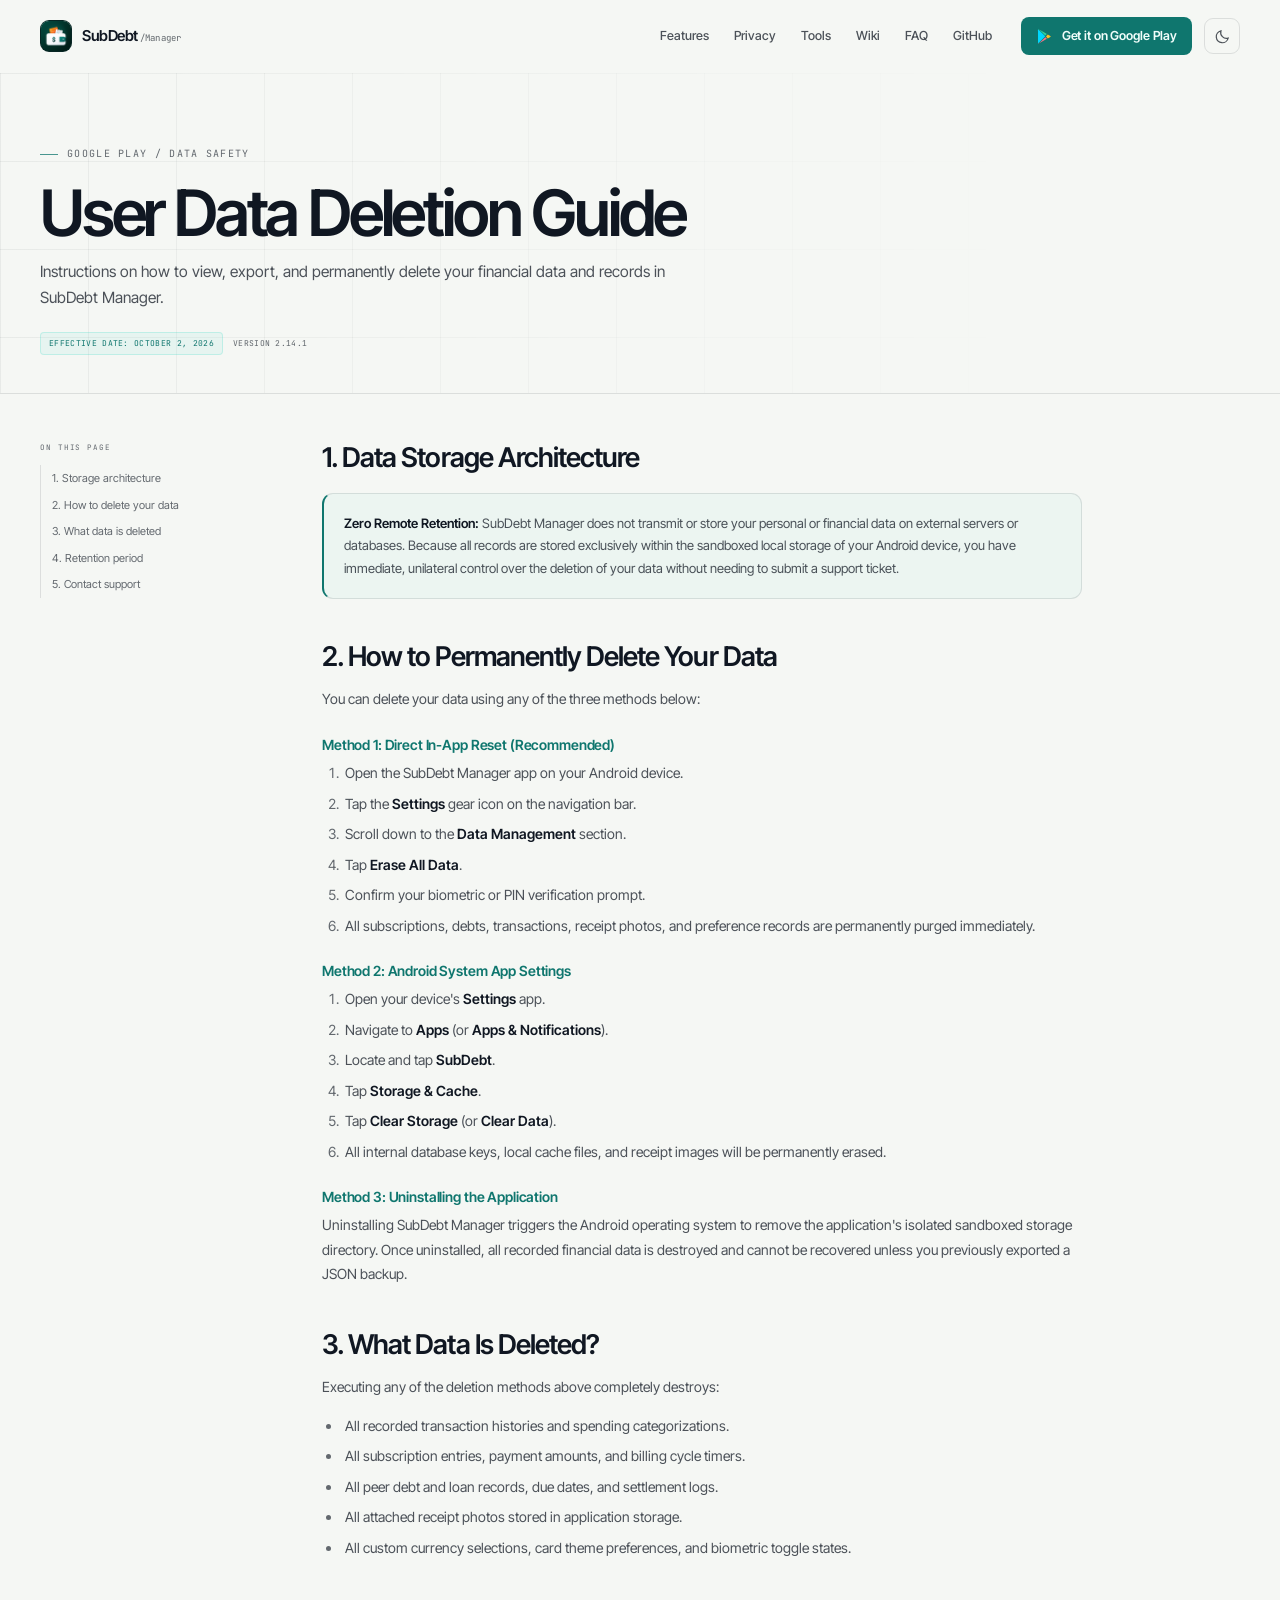
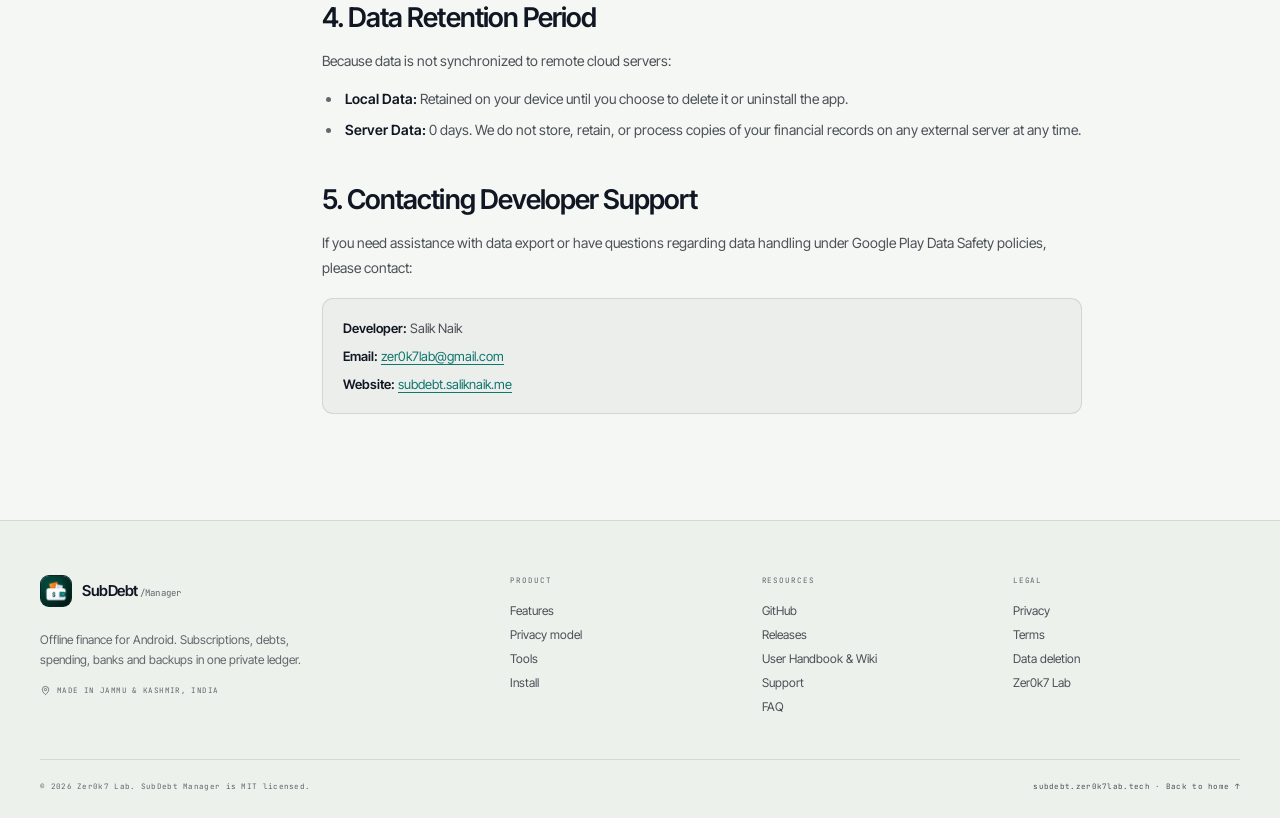
==== commit 2bd6e601: "feat: add comprehensive user handbook and architecture wiki page, update navigation and sitemap" ====
--- a/data-deletion.html
+++ b/data-deletion.html
@@ -86,6 +86,7 @@
             <a class="nav-link" href="index.html#features">Features</a>
             <a class="nav-link" href="index.html#privacy">Privacy</a>
             <a class="nav-link" href="index.html#tools">Tools</a>
+            <a class="nav-link" href="wiki.html">Wiki</a>
             <a class="nav-link" href="index.html#faq">FAQ</a>
             <a class="nav-link" href="https://github.com/zer0k7/SubDebt-Manager" target="_blank" rel="noopener noreferrer">GitHub</a>
             <a
@@ -274,6 +275,7 @@
               <h2>Resources</h2>
               <a href="https://github.com/zer0k7/SubDebt-Manager" target="_blank" rel="noopener noreferrer">GitHub</a>
               <a href="https://github.com/zer0k7/SubDebt-Manager/releases/latest" target="_blank" rel="noopener noreferrer">Releases</a>
+              <a href="wiki.html">User Handbook &amp; Wiki</a>
               <a href="support.html">Support</a>
               <a href="index.html#faq">FAQ</a>
             </div>
